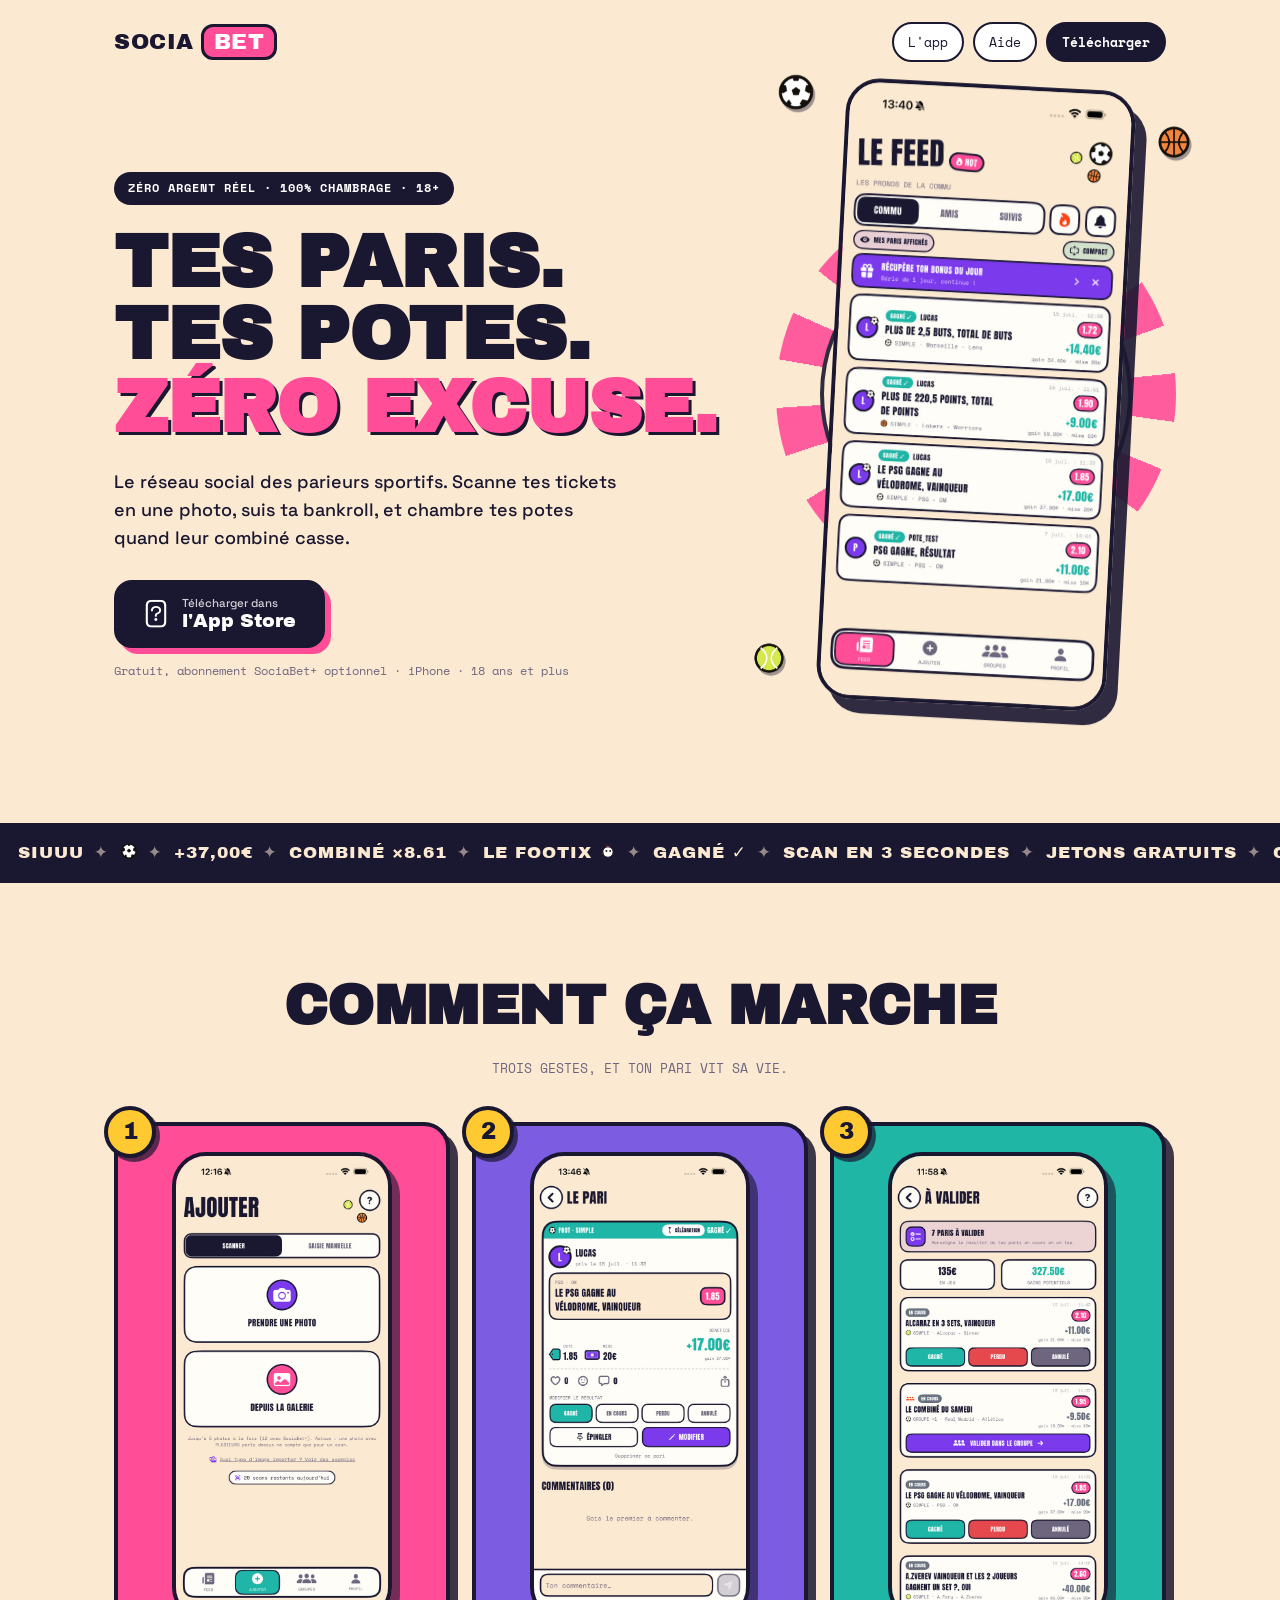
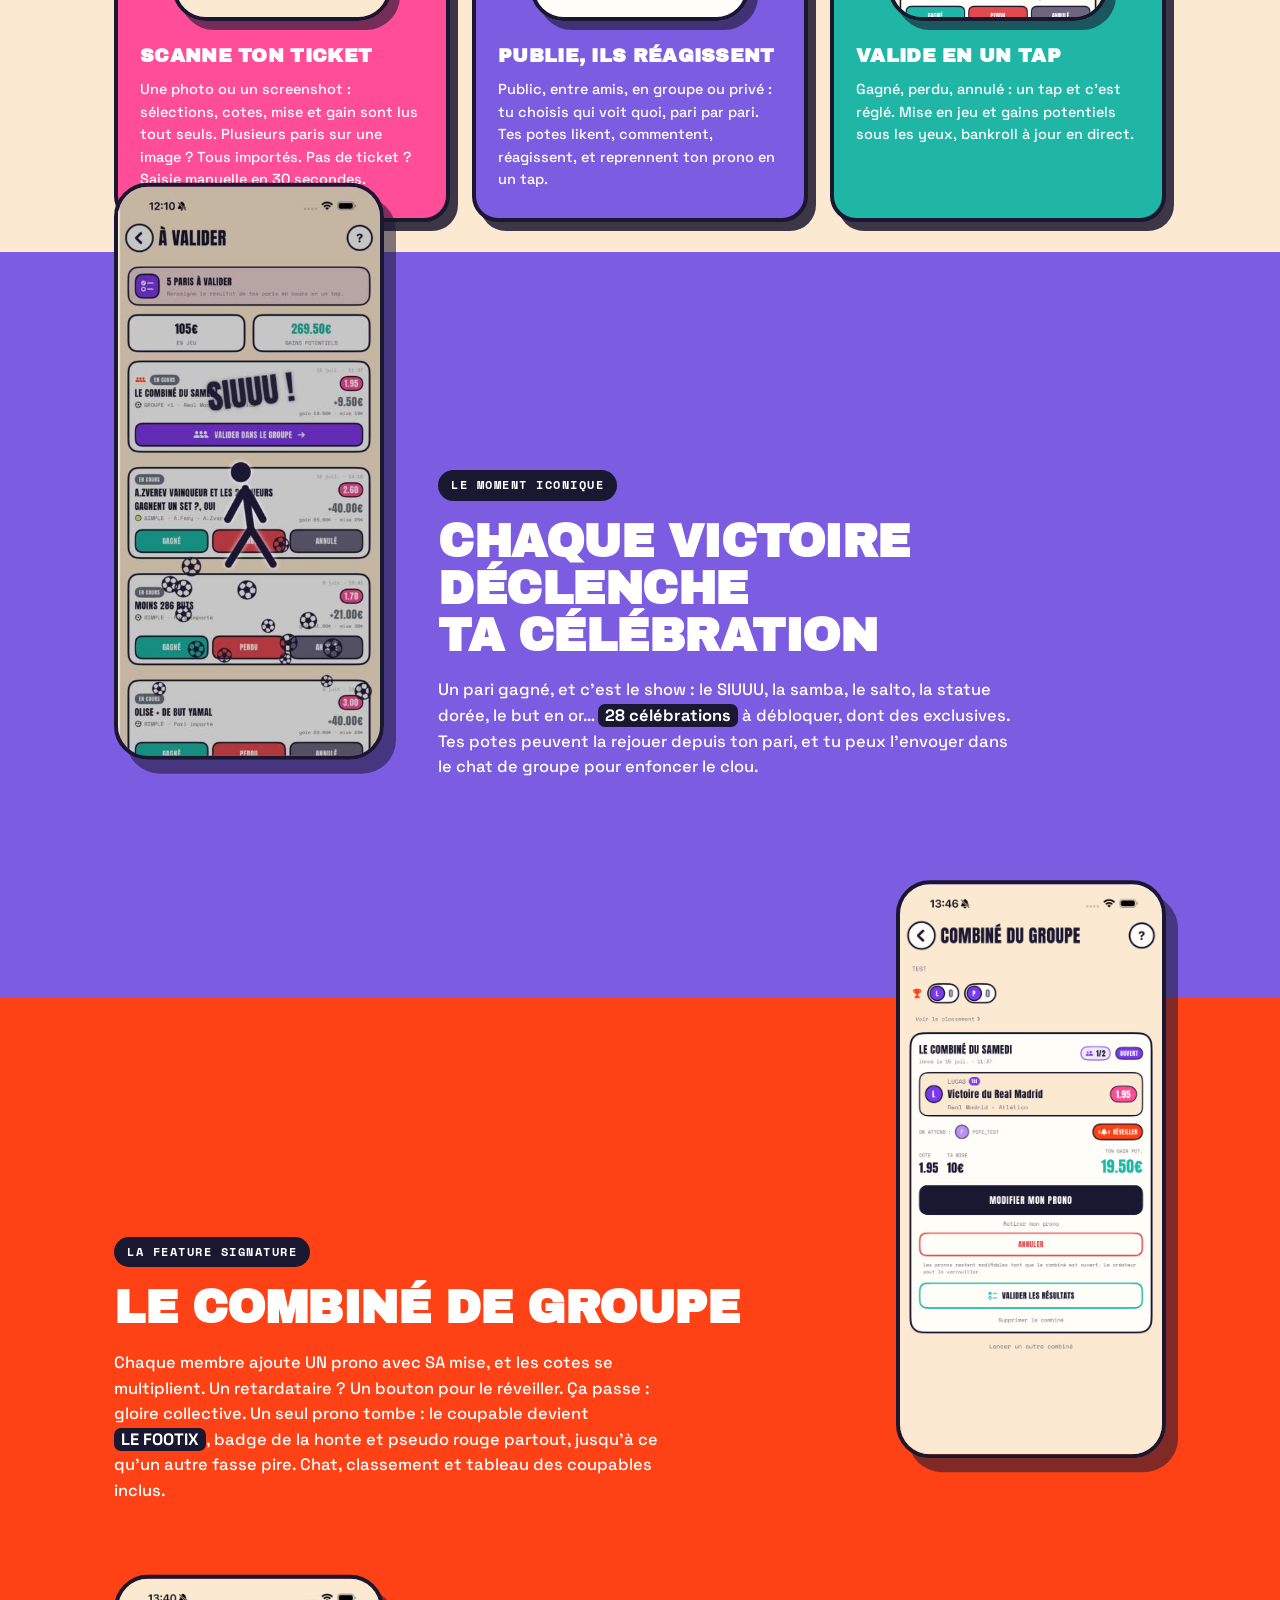
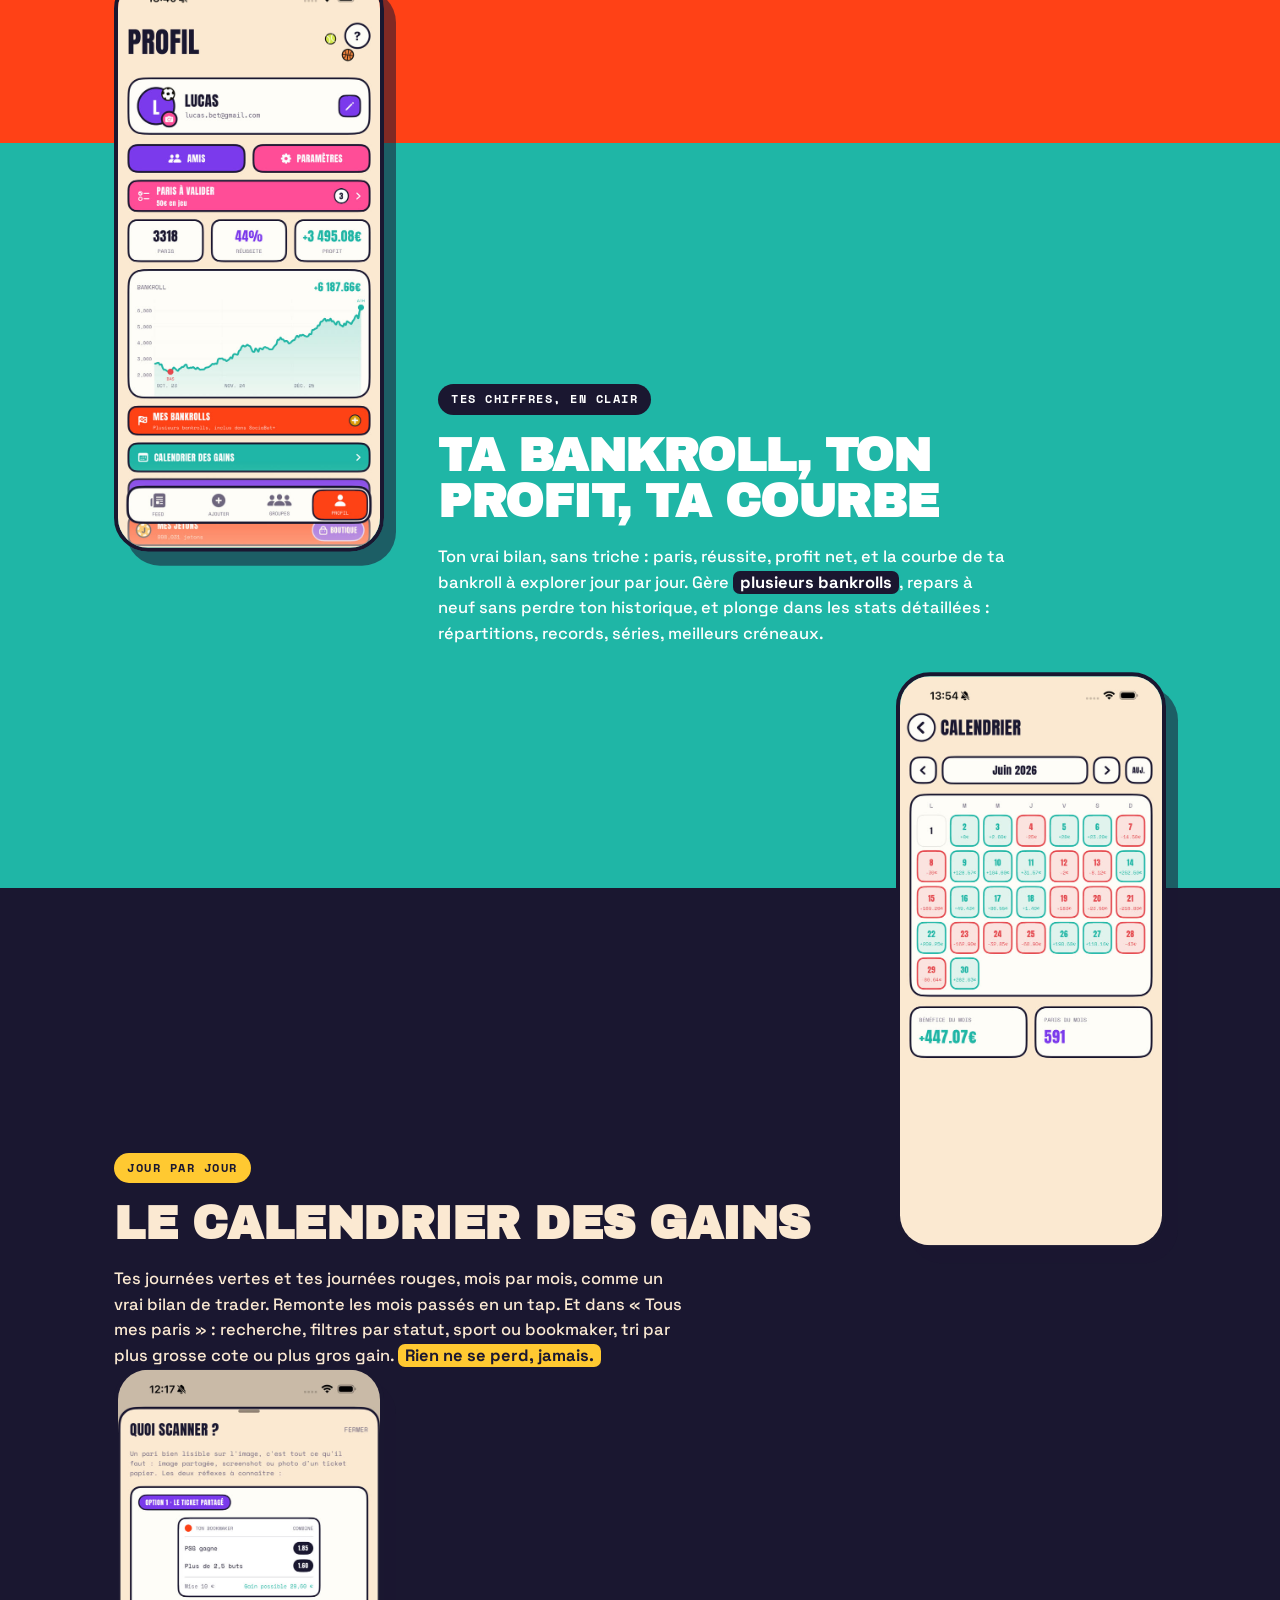
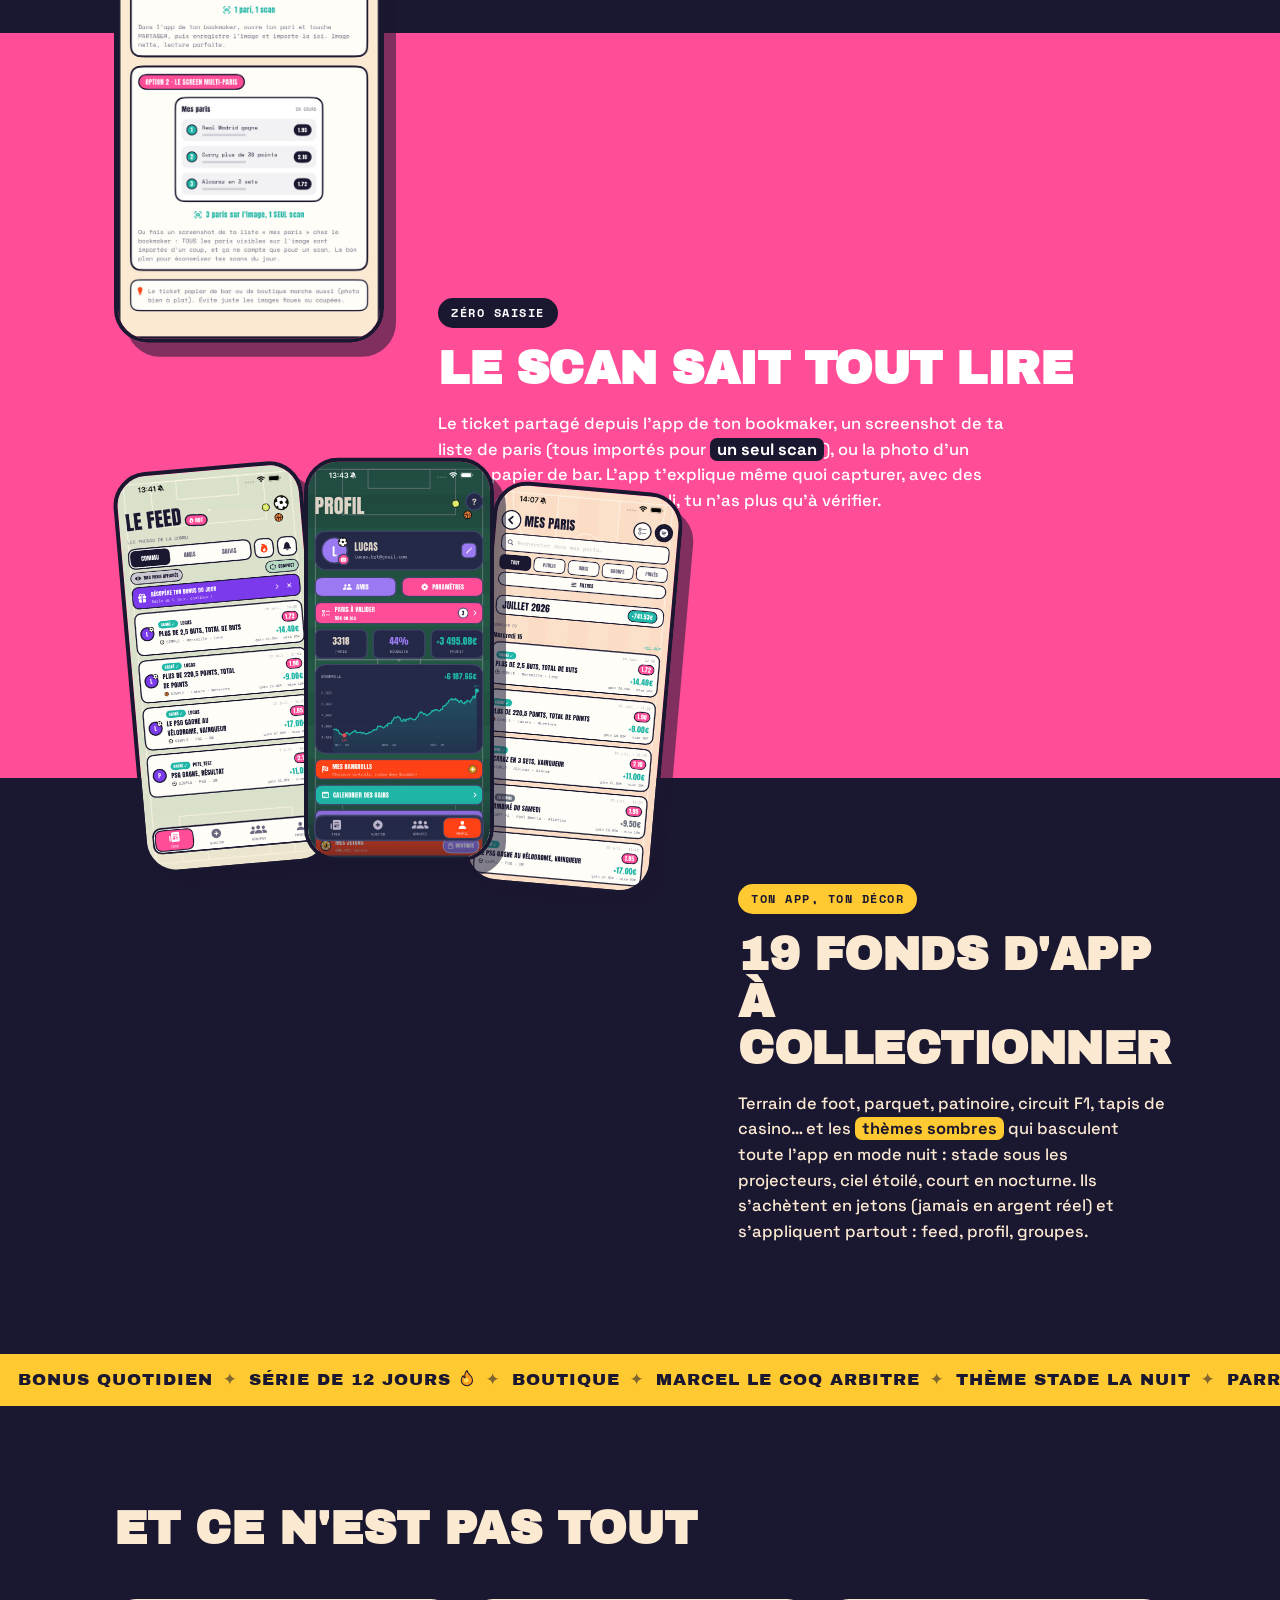
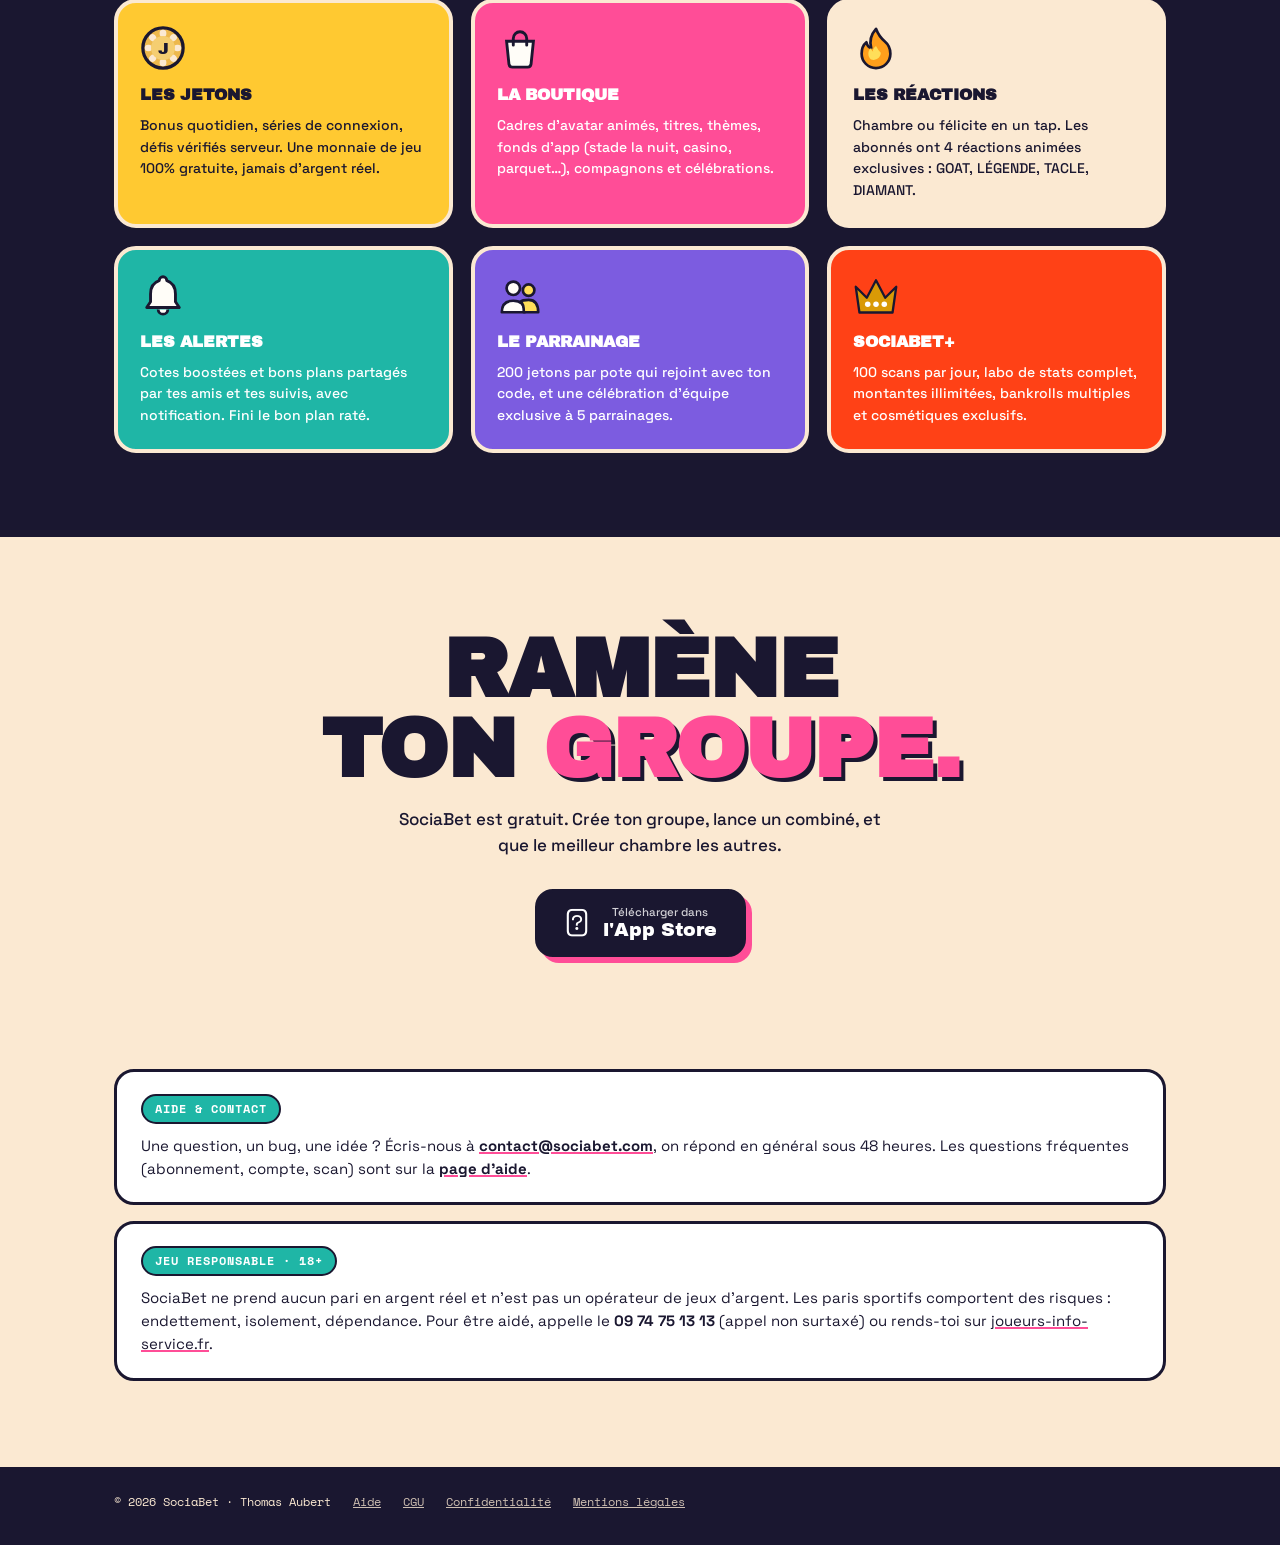
==== index.html @ ffbac3a2 "Icônes maison partout, jeton de casino fidèle, thème nuit au centre, parallax renforcé, bouton remon" ====
<!DOCTYPE html>
<html lang="fr">
<head>
<meta charset="utf-8">
<meta name="viewport" content="width=device-width, initial-scale=1">
<title>SociaBet · Le réseau social des parieurs sportifs</title>
<meta name="description" content="Scanne tes tickets, suis ta bankroll, chambre tes potes. Le réseau social des parieurs sportifs, zéro argent réel. Gratuit sur iPhone.">
<meta name="apple-itunes-app" content="app-id=6777273280">
<meta property="og:title" content="SociaBet · Le réseau social des parieurs sportifs">
<meta property="og:description" content="Scanne tes tickets, suis ta bankroll, chambre tes potes. Zéro argent réel, 100% entre potes.">
<meta property="og:image" content="https://sociabet.com/img/s-feed.jpg">
<meta property="og:url" content="https://sociabet.com/">
<meta property="og:type" content="website">
<link rel="icon" type="image/png" sizes="32x32" href="favicon-32.png">
<link rel="icon" type="image/png" sizes="16x16" href="favicon-16.png">
<link rel="apple-touch-icon" href="apple-touch-icon.png">
<link rel="preconnect" href="https://fonts.googleapis.com">
<link rel="preconnect" href="https://fonts.gstatic.com" crossorigin>
<link href="https://fonts.googleapis.com/css2?family=Archivo+Black&family=Space+Grotesk:wght@400;500;700&family=Space+Mono:wght@400;700&display=swap" rel="stylesheet">
<link rel="stylesheet" href="landing.css">
<script>document.documentElement.classList.add("js")</script>
</head>
<body>

<!-- ============ header + hero ============ -->
<div class="in">
  <header class="top">
    <a class="wordmark" href="index.html">SOCIA<span class="b">BET</span></a>
    <nav>
      <a href="#tuto">L'app</a>
      <a href="aide.html">Aide</a>
      <a class="dl" href="https://apps.apple.com/fr/app/sociabet/id6777273280" target="_blank" rel="noopener">Télécharger</a>
    </nav>
  </header>
</div>

<section class="hero">
  <div class="in">
    <div class="hero-copy">
      <span class="eyebrow">ZÉRO ARGENT RÉEL · 100% CHAMBRAGE · 18+</span>
      <h1><span>Tes paris.</span><span>Tes potes.</span><span class="l3">Zéro excuse.</span></h1>
      <p class="hero-sub">Le réseau social des parieurs sportifs. Scanne tes tickets en une photo, suis ta bankroll, et chambre tes potes quand leur combiné casse.</p>
      <a class="appstore" href="https://apps.apple.com/fr/app/sociabet/id6777273280" target="_blank" rel="noopener">
        <span class="apple">&#63743;</span>
        <span class="appstore-txt"><small>Télécharger dans</small>l'App Store</span>
      </a>
      <p class="hero-note">Gratuit, abonnement SociaBet+ optionnel · iPhone · 18 ans et plus</p>
    </div>
    <div class="hero-stage">
      <div class="burst" aria-hidden="true"></div>
      <img class="ball b1" src="img/ic-foot.png" alt="" aria-hidden="true" width="40" height="40">
      <img class="ball b2" src="img/ic-tennis.png" alt="" aria-hidden="true" width="34" height="34">
      <img class="ball b3" src="img/ic-basket.png" alt="" aria-hidden="true" width="36" height="36">
      <div class="phone"><img src="img/s-feed.jpg" alt="Le feed SociaBet : les pronos de la communauté et de tes amis" width="620" height="1347"></div>
    </div>
  </div>
</section>

<div class="ticker" aria-hidden="true">
  <div class="ticker-track">
    <span>SIUUU</span><span><img class="tic" src="img/ic-foot.png" alt=""></span><span>+37,00€</span><span>COMBINÉ ×8.61</span><span>LE FOOTIX <svg class="tic" viewBox="0 0 48 48" aria-hidden="true"><g stroke="#1A1730" stroke-width="2.6" stroke-linejoin="round"><path d="M17 14 q1-7 6-7 q-1 3 1 4 q2-4 6-3 q-2 3 0 5 q4-1 5 3 l-5 3 Z" fill="#E5484D"/><circle cx="24" cy="27" r="14" fill="#FFFDF8"/><path d="M10.5 27 l-6 2.5 6 3.5 Z" fill="#FF9F1C"/></g><circle cx="20" cy="24" r="2.6" fill="#1A1730"/><circle cx="30" cy="24" r="2.6" fill="#1A1730"/></svg></span><span>GAGNÉ ✓</span><span>SCAN EN 3 SECONDES</span><span>JETONS GRATUITS</span><span>CHAMBRAGE ILLIMITÉ</span>
    <span>SIUUU</span><span>+37,00€</span><span>COMBINÉ ×8.61</span><span>LE FOOTIX <svg class="tic" viewBox="0 0 48 48" aria-hidden="true"><g stroke="#1A1730" stroke-width="2.6" stroke-linejoin="round"><path d="M17 14 q1-7 6-7 q-1 3 1 4 q2-4 6-3 q-2 3 0 5 q4-1 5 3 l-5 3 Z" fill="#E5484D"/><circle cx="24" cy="27" r="14" fill="#FFFDF8"/><path d="M10.5 27 l-6 2.5 6 3.5 Z" fill="#FF9F1C"/></g><circle cx="20" cy="24" r="2.6" fill="#1A1730"/><circle cx="30" cy="24" r="2.6" fill="#1A1730"/></svg></span><span>GAGNÉ ✓</span><span>SCAN EN 3 SECONDES</span><span>JETONS GRATUITS</span><span>CHAMBRAGE ILLIMITÉ</span>
  </div>
</div>

<!-- ============ comment ça marche ============ -->
<section class="how" id="tuto">
  <div class="in">
    <div class="how-head rv">
      <h2>Comment ça marche</h2>
      <p>TROIS GESTES, ET TON PARI VIT SA VIE.</p>
    </div>
    <div class="how-grid">
      <div class="how-card c1 rv">
        <span class="hnum">1</span>
        <div class="phone"><img src="img/s-scanner.jpg" alt="Le scanner de tickets SociaBet" loading="lazy" width="620" height="1347"></div>
        <h3>Scanne ton ticket</h3>
        <p>Une photo ou un screenshot : sélections, cotes, mise et gain sont lus tout seuls. Plusieurs paris sur une image ? Tous importés. Pas de ticket ? Saisie manuelle en 30 secondes.</p>
      </div>
      <div class="how-card c2 rv">
        <span class="hnum">2</span>
        <div class="phone"><img src="img/s-detail.jpg" alt="Le détail d'un pari : likes, commentaires, réactions" loading="lazy" width="620" height="1347"></div>
        <h3>Publie, ils réagissent</h3>
        <p>Public, entre amis, en groupe ou privé : tu choisis qui voit quoi, pari par pari. Tes potes likent, commentent, réagissent, et reprennent ton prono en un tap.</p>
      </div>
      <div class="how-card c3 rv">
        <span class="hnum">3</span>
        <div class="phone"><img src="img/s-valider.jpg" alt="L'écran À valider : résultats en un tap" loading="lazy" width="620" height="1347"></div>
        <h3>Valide en un tap</h3>
        <p>Gagné, perdu, annulé : un tap et c'est réglé. Mise en jeu et gains potentiels sous les yeux, bankroll à jour en direct.</p>
      </div>
    </div>
  </div>
</section>

<!-- ============ célébration ============ -->
<section class="block violet">
  <div class="in">
    <div class="phone rv"><img src="img/s-celebration.jpg" alt="La célébration SIUUU en plein écran" loading="lazy" width="440" height="956"></div>
    <div class="block-copy rv">
      <span class="kicker">LE MOMENT ICONIQUE</span>
      <h2>Chaque victoire déclenche TA célébration</h2>
      <p>Un pari gagné, et c'est le show : le SIUUU, la samba, le salto, la statue dorée, le but en or… <strong>28 célébrations</strong> à débloquer, dont des exclusives. Tes potes peuvent la rejouer depuis ton pari, et tu peux l'envoyer dans le chat de groupe pour enfoncer le clou.</p>
    </div>
  </div>
</section>

<!-- ============ combiné de groupe ============ -->
<section class="block orange rev">
  <div class="in">
    <div class="phone rv"><img src="img/s-combi.jpg" alt="Le combiné de groupe SociaBet" loading="lazy" width="620" height="1347"></div>
    <div class="block-copy rv">
      <span class="kicker">LA FEATURE SIGNATURE</span>
      <h2>Le combiné de groupe</h2>
      <p>Chaque membre ajoute UN prono avec SA mise, et les cotes se multiplient. Un retardataire ? Un bouton pour le réveiller. Ça passe : gloire collective. Un seul prono tombe : le coupable devient <strong>LE FOOTIX</strong>, badge de la honte et pseudo rouge partout, jusqu'à ce qu'un autre fasse pire. Chat, classement et tableau des coupables inclus.</p>
    </div>
  </div>
</section>

<!-- ============ stats ============ -->
<section class="block teal">
  <div class="in">
    <div class="phone rv"><img src="img/s-profil.jpg" alt="Le profil SociaBet : bankroll et stats" loading="lazy" width="620" height="1347"></div>
    <div class="block-copy rv">
      <span class="kicker">TES CHIFFRES, EN CLAIR</span>
      <h2>Ta bankroll, ton profit, ta courbe</h2>
      <p>Ton vrai bilan, sans triche : paris, réussite, profit net, et la courbe de ta bankroll à explorer jour par jour. Gère <strong>plusieurs bankrolls</strong>, repars à neuf sans perdre ton historique, et plonge dans les stats détaillées : répartitions, records, séries, meilleurs créneaux.</p>
    </div>
  </div>
</section>

<!-- ============ calendrier ============ -->
<section class="block inkbg rev">
  <div class="in">
    <div class="phone rv"><img src="img/s-calendrier.jpg" alt="Le calendrier des gains" loading="lazy" width="620" height="1347"></div>
    <div class="block-copy rv">
      <span class="kicker">JOUR PAR JOUR</span>
      <h2>Le calendrier des gains</h2>
      <p>Tes journées vertes et tes journées rouges, mois par mois, comme un vrai bilan de trader. Remonte les mois passés en un tap. Et dans « Tous mes paris » : recherche, filtres par statut, sport ou bookmaker, tri par plus grosse cote ou plus gros gain. <strong>Rien ne se perd, jamais.</strong></p>
    </div>
  </div>
</section>

<!-- ============ scan ============ -->
<section class="block pink">
  <div class="in">
    <div class="phone rv"><img src="img/s-quoi-scanner.jpg" alt="Les types d'images acceptées par le scan" loading="lazy" width="620" height="1347"></div>
    <div class="block-copy rv">
      <span class="kicker">ZÉRO SAISIE</span>
      <h2>Le scan sait tout lire</h2>
      <p>Le ticket partagé depuis l'app de ton bookmaker, un screenshot de ta liste de paris (tous importés pour <strong>un seul scan</strong>), ou la photo d'un ticket papier de bar. L'app t'explique même quoi capturer, avec des exemples. Tout est pré-rempli, tu n'as plus qu'à vérifier.</p>
    </div>
  </div>
</section>

<!-- ============ thèmes ============ -->
<section class="block inkbg themes-block">
  <div class="in">
    <div class="duo rv">
      <div class="phone tilt-l"><img src="img/s-theme-foot.jpg" alt="Le feed avec le fond terrain de foot" loading="lazy" width="620" height="1347"></div>
      <div class="phone tilt-c"><img src="img/s-theme-nuit.jpg" alt="Le profil avec le thème stade de nuit" loading="lazy" width="620" height="1347"></div>
      <div class="phone tilt-r"><img src="img/s-theme-basket.jpg" alt="La liste des paris avec le fond parquet basket" loading="lazy" width="620" height="1347"></div>
    </div>
    <div class="block-copy rv">
      <span class="kicker">TON APP, TON DÉCOR</span>
      <h2>19 fonds d'app à collectionner</h2>
      <p>Terrain de foot, parquet, patinoire, circuit F1, tapis de casino… et les <strong>thèmes sombres</strong> qui basculent toute l'app en mode nuit : stade sous les projecteurs, ciel étoilé, court en nocturne. Ils s'achètent en jetons (jamais en argent réel) et s'appliquent partout : feed, profil, groupes.</p>
    </div>
  </div>
</section>

<div class="ticker gold" aria-hidden="true">
  <div class="ticker-track">
    <span>BONUS QUOTIDIEN</span><span>SÉRIE DE 12 JOURS <svg class="tic" viewBox="0 0 48 48" aria-hidden="true"><path d="M24 4 q3 8 9 13 q6 5 6 13 a15 15 0 0 1 -30 0 q0-8 5-12 q1 5 5 6 q-3-11 5-20 Z" fill="#FF9F1C" stroke="#1A1730" stroke-width="2.8" stroke-linejoin="round"/><path d="M24 22 q2 4 5 7 a7.5 7.5 0 0 1 -10 7 q-3-2-3-6 q0-4 3-6 q0 3 2 4 q-1-3 3-6 Z" fill="#FFDE59"/></svg></span><span>BOUTIQUE</span><span>MARCEL LE COQ ARBITRE</span><span>THÈME STADE LA NUIT</span><span>PARRAINAGE +200</span><span>CADRES ANIMÉS</span>
    <span>BONUS QUOTIDIEN</span><span>SÉRIE DE 12 JOURS <svg class="tic" viewBox="0 0 48 48" aria-hidden="true"><path d="M24 4 q3 8 9 13 q6 5 6 13 a15 15 0 0 1 -30 0 q0-8 5-12 q1 5 5 6 q-3-11 5-20 Z" fill="#FF9F1C" stroke="#1A1730" stroke-width="2.8" stroke-linejoin="round"/><path d="M24 22 q2 4 5 7 a7.5 7.5 0 0 1 -10 7 q-3-2-3-6 q0-4 3-6 q0 3 2 4 q-1-3 3-6 Z" fill="#FFDE59"/></svg></span><span>BOUTIQUE</span><span>MARCEL LE COQ ARBITRE</span><span>THÈME STADE LA NUIT</span><span>PARRAINAGE +200</span><span>CADRES ANIMÉS</span>
  </div>
</div>

<!-- ============ features ============ -->
<section class="more">
  <div class="in">
    <h2 class="rv">Et ce n'est pas tout</h2>
    <div class="mosaic">
      <div class="tile t1 rv"><div class="emo"><svg class="svgic" viewBox="0 0 48 48" aria-hidden="true"><circle cx="24" cy="24" r="21" fill="#EDB84C" stroke="#1A1730" stroke-width="3.4"/><g fill="#FBE9D2"><rect x="20.5" y="5" width="7" height="7.5" rx="3.4"/><rect x="20.5" y="35.5" width="7" height="7.5" rx="3.4"/><rect x="5" y="20.5" width="7.5" height="7" rx="3.4"/><rect x="35.5" y="20.5" width="7.5" height="7" rx="3.4"/><rect x="20.5" y="5" width="7" height="7.5" rx="3.4" transform="rotate(45 24 24)"/><rect x="20.5" y="35.5" width="7" height="7.5" rx="3.4" transform="rotate(45 24 24)"/><rect x="5" y="20.5" width="7.5" height="7" rx="3.4" transform="rotate(45 24 24)"/><rect x="35.5" y="20.5" width="7.5" height="7" rx="3.4" transform="rotate(45 24 24)"/></g><circle cx="24" cy="24" r="12.5" fill="#F5CE71"/><text x="24" y="30.5" text-anchor="middle" font-family="Archivo Black, sans-serif" font-size="17" fill="#1A1730">J</text></svg></div><h3>Les jetons</h3><p>Bonus quotidien, séries de connexion, défis vérifiés serveur. Une monnaie de jeu 100% gratuite, jamais d'argent réel.</p></div>
      <div class="tile t2 rv"><div class="emo"><svg class="svgic" viewBox="0 0 48 48" aria-hidden="true"><path d="M10 17 h28 l-2.5 24 a3.5 3.5 0 0 1 -3.5 3 h-16 a3.5 3.5 0 0 1 -3.5 -3 Z" fill="#FFFDF8" stroke="#1A1730" stroke-width="3"/><path d="M17 21 v-7 a7 7 0 0 1 14 0 v7" fill="none" stroke="#1A1730" stroke-width="3" stroke-linecap="round"/></svg></div><h3>La boutique</h3><p>Cadres d'avatar animés, titres, thèmes, fonds d'app (stade la nuit, casino, parquet…), compagnons et célébrations.</p></div>
      <div class="tile t3 rv"><div class="emo"><svg class="svgic" viewBox="0 0 48 48" aria-hidden="true"><path d="M24 4 q3 8 9 13 q6 5 6 13 a15 15 0 0 1 -30 0 q0-8 5-12 q1 5 5 6 q-3-11 5-20 Z" fill="#FF9F1C" stroke="#1A1730" stroke-width="2.8" stroke-linejoin="round"/><path d="M24 22 q2 4 5 7 a7.5 7.5 0 0 1 -10 7 q-3-2-3-6 q0-4 3-6 q0 3 2 4 q-1-3 3-6 Z" fill="#FFDE59"/></svg></div><h3>Les réactions</h3><p>Chambre ou félicite en un tap. Les abonnés ont 4 réactions animées exclusives : GOAT, LÉGENDE, TACLE, DIAMANT.</p></div>
      <div class="tile t4 rv"><div class="emo"><svg class="svgic" viewBox="0 0 48 48" aria-hidden="true"><path d="M24 5 a4 4 0 0 1 4 4 q9 3 9 14 v8 l4 6 h-34 l4 -6 v-8 q0-11 9-14 a4 4 0 0 1 4 -4 Z" fill="#FFFDF8" stroke="#1A1730" stroke-width="3" stroke-linejoin="round"/><path d="M19 39 a5 5 0 0 0 10 0" fill="#FFFDF8" stroke="#1A1730" stroke-width="3"/></svg></div><h3>Les alertes</h3><p>Cotes boostées et bons plans partagés par tes amis et tes suivis, avec notification. Fini le bon plan raté.</p></div>
      <div class="tile t5 rv"><div class="emo"><svg class="svgic" viewBox="0 0 48 48" aria-hidden="true"><g stroke="#1A1730" stroke-width="2.8"><circle cx="17" cy="17" r="7" fill="#FFFDF8"/><circle cx="33" cy="19" r="6" fill="#FFDE59"/><path d="M5 42 q0-12 12-12 q12 0 12 12 Z" fill="#FFFDF8" stroke-linejoin="round"/><path d="M28 42 q0-9 -3.5-11 q2-2 8.5-2 q10 0 10 13 Z" fill="#FFDE59" stroke-linejoin="round"/></g></svg></div><h3>Le parrainage</h3><p>200 jetons par pote qui rejoint avec ton code, et une célébration d'équipe exclusive à 5 parrainages.</p></div>
      <div class="tile t6 rv"><div class="emo"><svg class="svgic" viewBox="0 0 100 88" aria-hidden="true"><polygon points="6,26 30,50 50,12 70,50 94,26 86,82 14,82" fill="#D99A06" stroke="#1A1730" stroke-width="5" stroke-linejoin="round"/><circle cx="32" cy="64" r="6" fill="#fff"/><circle cx="50" cy="64" r="6" fill="#fff"/><circle cx="68" cy="64" r="6" fill="#fff"/></svg></div><h3>SociaBet+</h3><p>100 scans par jour, labo de stats complet, montantes illimitées, bankrolls multiples et cosmétiques exclusifs.</p></div>
    </div>
  </div>
</section>

<!-- ============ CTA final ============ -->
<section class="last">
  <div class="in rv">
    <h2>Ramène<br>ton <span class="accent">groupe.</span></h2>
    <p>SociaBet est gratuit. Crée ton groupe, lance un combiné, et que le meilleur chambre les autres.</p>
    <a class="appstore" href="https://apps.apple.com/fr/app/sociabet/id6777273280" target="_blank" rel="noopener">
      <span class="apple">&#63743;</span>
      <span class="appstore-txt"><small>Télécharger dans</small>l'App Store</span>
    </a>
  </div>
</section>

<!-- ============ aide + jeu responsable ============ -->
<section class="quiet">
  <div class="in">
    <div class="card" id="support">
      <span class="tag">Aide &amp; contact</span>
      <p>Une question, un bug, une idée ? Écris-nous à <a href="mailto:contact@sociabet.com"><strong>contact@sociabet.com</strong></a>, on répond en général sous 48&nbsp;heures. Les questions fréquentes (abonnement, compte, scan) sont sur la <a href="aide.html"><strong>page d'aide</strong></a>.</p>
    </div>
    <div class="card">
      <span class="tag">Jeu responsable · 18+</span>
      <p>SociaBet ne prend aucun pari en argent réel et n'est pas un opérateur de jeux d'argent. Les paris sportifs comportent des risques : endettement, isolement, dépendance. Pour être aidé, appelle le <strong>09&nbsp;74&nbsp;75&nbsp;13&nbsp;13</strong> (appel non surtaxé) ou rends-toi sur <a href="https://www.joueurs-info-service.fr" rel="noopener">joueurs-info-service.fr</a>.</p>
    </div>
  </div>
</section>

<footer>
  <div class="in">
    <span>© 2026 SociaBet · Thomas Aubert</span>
    <a href="aide.html">Aide</a>
    <a href="cgu.html">CGU</a>
    <a href="confidentialite.html">Confidentialité</a>
    <a href="mentions-legales.html">Mentions légales</a>
  </div>
</footer>

<button class="totop" aria-label="Remonter en haut" onclick="scrollTo({top:0,behavior:'smooth'})">↑</button>

<script>
  const io = "IntersectionObserver" in window
    ? new IntersectionObserver((es) => es.forEach((e) => {
        e.target.classList.toggle("vis", e.isIntersecting);
      }), { threshold: 0.12, rootMargin: "8% 0px 8% 0px" })
    : null;
  document.querySelectorAll(".rv").forEach((el) => io ? io.observe(el) : el.classList.add("vis"));

  // Parallax discret : les téléphones dérivent lentement par rapport au scroll.
  const pars = [...document.querySelectorAll(".block .phone, .duo .phone, .hero-stage")];
  let tick = false;
  function parallax() {
    if (tick) return; tick = true;
    requestAnimationFrame(() => {
      const vh = innerHeight;
      pars.forEach((el) => {
        const r = el.getBoundingClientRect();
        const c = (r.top + r.height / 2 - vh / 2) / vh;
        el.style.translate = "0 " + (c * -64).toFixed(1) + "px";
      });
      tick = false;
    });
  }
  if (matchMedia("(prefers-reduced-motion: no-preference)").matches && innerWidth > 760) {
    addEventListener("scroll", parallax, { passive: true });
    parallax();
  }

  // Bouton « remonter » : visible après un écran de scroll.
  const totop = document.querySelector(".totop");
  addEventListener("scroll", () => {
    totop.classList.toggle("show", scrollY > innerHeight * 0.9);
  }, { passive: true });
</script>

</body>
</html>
---- landing.css ----
/* SOCIABET landing « affiche de jour de match » : blocs de couleur pleine largeur,
   display massif (Archivo Black), tickers de stade, téléphones inclinés à ombre dure.
   Feuille dédiée à index.html ; les pages légales/aide gardent styles.css. */

:root {
  --ink: #1A1730;
  --ink-soft: #6E667E;
  --paper: #FBE9D2;
  --pink: #FF4D97;
  --violet: #7C5CE0;
  --teal: #1FB6A6;
  --orange: #FF4116;
  --gold: #FFC931;
  --display: "Archivo Black", system-ui, sans-serif;
  --body: "Space Grotesk", system-ui, sans-serif;
  --mono: "Space Mono", ui-monospace, monospace;
}

* { margin: 0; padding: 0; box-sizing: border-box; }
html { scroll-behavior: smooth; }
html, body { overflow-x: clip; }
body { background: var(--paper); color: var(--ink); font-family: var(--body); line-height: 1.55; }
img { max-width: 100%; height: auto; display: block; }
a { color: inherit; }
:focus-visible { outline: 3px solid var(--pink); outline-offset: 3px; border-radius: 4px; }

.in { max-width: 1100px; margin: 0 auto; padding: 0 24px; }

/* ============ header ============ */
.top {
  display: flex; align-items: center; justify-content: space-between;
  gap: 12px; padding: 22px 0 10px; flex-wrap: wrap;
}
.wordmark {
  display: inline-flex; align-items: center; gap: 7px;
  font-family: var(--display); font-size: 22px; letter-spacing: 0.5px;
  text-decoration: none; line-height: 1;
}
.wordmark .b { background: var(--pink); color: #fff; border: 3px solid var(--ink); border-radius: 12px; padding: 4px 10px; }
.top nav { display: flex; gap: 9px; align-items: center; }
.top nav a {
  font-family: var(--mono); font-size: 13px; text-decoration: none;
  padding: 8px 14px; border: 2.5px solid var(--ink); border-radius: 999px; background: #fff;
  transition: transform 0.12s ease, box-shadow 0.12s ease;
}
.top nav a:hover { transform: translate(-1px, -2px); box-shadow: 3px 4px 0 var(--ink); }
.top nav a.dl { background: var(--ink); color: #fff; font-weight: 700; }

/* ============ hero ============ */
.hero { position: relative; padding: 44px 0 86px; }
.hero .in { display: flex; align-items: center; gap: 40px; flex-wrap: wrap; }
.hero-copy { flex: 1 1 340px; min-width: 0; position: relative; z-index: 2; }
.eyebrow {
  display: inline-block; font-family: var(--mono); font-size: 12px; font-weight: 700;
  letter-spacing: 1px; color: #fff; background: var(--ink);
  padding: 7px 14px; border-radius: 999px; margin-bottom: 22px;
}
.hero h1 {
  font-family: var(--display); text-transform: uppercase;
  font-size: clamp(42px, 7.2vw, 74px); line-height: 0.98; letter-spacing: -0.5px;
}
.hero h1 span { display: block; }
.hero h1 .l3 {
  color: var(--pink);
  text-shadow: 3px 3px 0 var(--ink);
}
.hero-sub { font-size: 18px; font-weight: 500; max-width: 42ch; margin: 24px 0 28px; }
.hero-note { font-family: var(--mono); font-size: 12px; color: var(--ink-soft); margin-top: 14px; }

.appstore {
  display: inline-flex; align-items: center; gap: 13px;
  background: var(--ink); color: #fff; text-decoration: none;
  padding: 14px 26px; border-radius: 18px; border: 3px solid var(--ink);
  box-shadow: 6px 6px 0 var(--pink);
  transition: transform 0.12s ease, box-shadow 0.12s ease;
}
.appstore:hover { transform: translate(2px, 2px); box-shadow: 2px 2px 0 var(--pink); }
.appstore .apple { font-size: 30px; line-height: 1; }
.appstore-txt { display: flex; flex-direction: column; line-height: 1.12; font-family: var(--display); font-size: 19px; }
.appstore-txt small { font-family: var(--body); font-weight: 500; font-size: 11.5px; opacity: 0.8; }
.appstore.on-color { box-shadow: 6px 6px 0 var(--ink); background: #fff; color: var(--ink); border-color: var(--ink); }
.appstore.on-color:hover { box-shadow: 2px 2px 0 var(--ink); }

/* téléphone du hero sur son éclat rose */
.hero-stage { flex: 0 0 380px; position: relative; display: flex; justify-content: center; margin: 0 auto; }
.burst {
  position: absolute; inset: -30px; margin: auto; width: 400px; height: 400px;
  background:
    repeating-conic-gradient(from 0deg, var(--pink) 0deg 14deg, transparent 14deg 28deg);
  border-radius: 50%; opacity: 0.9; z-index: 0;
  animation: spin 46s linear infinite;
}
.burst::after {
  content: ""; position: absolute; inset: 44px; background: var(--paper);
  border: 4px solid var(--ink); border-radius: 50%;
}
.phone { position: relative; z-index: 1; width: 290px; transform: rotate(3deg); transition: transform 0.35s cubic-bezier(0.34, 1.56, 0.64, 1); }
.phone img { border: 4px solid var(--ink); border-radius: 34px; box-shadow: 12px 14px 0 rgba(26, 23, 48, 0.9); }
.phone:hover { transform: rotate(0deg) translateY(-8px); }
.ball { position: absolute; font-size: 34px; z-index: 2; filter: drop-shadow(2px 3px 0 rgba(26, 23, 48, 0.4)); }
.ball.b1 { top: -12px; left: -10px; animation: float 5.2s ease-in-out infinite; }
.ball.b2 { bottom: 30px; left: -34px; font-size: 27px; animation: float 6.4s ease-in-out infinite reverse; }
.ball.b3 { top: 40px; right: -26px; font-size: 30px; animation: float 4.6s ease-in-out 0.8s infinite; }

@keyframes float { 0%, 100% { transform: translateY(0) rotate(-6deg); } 50% { transform: translateY(-16px) rotate(8deg); } }
@keyframes spin { to { transform: rotate(360deg); } }

/* ============ ticker de stade ============ */
.ticker {
  background: var(--ink); color: var(--paper);
  border-top: 4px solid var(--ink); border-bottom: 4px solid var(--ink);
  overflow: hidden; padding: 13px 0; position: relative; z-index: 3;
}
.ticker.gold { background: var(--gold); color: var(--ink); }
.ticker-track { display: flex; width: max-content; animation: slide 28s linear infinite; }
.ticker span {
  font-family: var(--display); text-transform: uppercase; font-size: 17px;
  letter-spacing: 1px; white-space: nowrap; padding: 0 18px; position: relative;
}
.ticker span::after { content: "✦"; position: absolute; right: -7px; opacity: 0.55; }
@keyframes slide { to { transform: translateX(-50%); } }

/* ============ sections affiche ============ */
.block { padding: 84px 0; position: relative; }
.block.violet { background: var(--violet); color: #fff; }
.block.orange { background: var(--orange); color: #fff; }
.block.teal { background: var(--teal); color: #fff; }
.block.pink { background: var(--pink); color: #fff; }
.block.inkbg { background: var(--ink); color: var(--paper); }

.block .in { display: flex; align-items: center; gap: 54px; flex-wrap: wrap; }
.block.rev .in { flex-direction: row-reverse; }
.block-copy { flex: 1 1 320px; min-width: 0; }
.kicker {
  display: inline-block; font-family: var(--mono); font-size: 12px; font-weight: 700;
  letter-spacing: 1.5px; background: var(--ink); color: #fff;
  padding: 6px 13px; border-radius: 999px; margin-bottom: 18px;
}
.block.inkbg .kicker { background: var(--gold); color: var(--ink); }
.block h2 {
  font-family: var(--display); text-transform: uppercase;
  font-size: clamp(30px, 5vw, 46px); line-height: 1.02; letter-spacing: -0.5px;
  margin-bottom: 18px; text-wrap: balance;
}
.block p { font-size: 16.5px; font-weight: 500; max-width: 52ch; }
.block p strong { background: var(--ink); color: #fff; padding: 1px 7px; border-radius: 7px; white-space: nowrap; }
.block.inkbg p strong { background: var(--gold); color: var(--ink); }

.block .phone { width: min(270px, 74vw); margin: 0 auto; flex: 0 0 auto; }
.block .phone img { box-shadow: 12px 14px 0 rgba(26, 23, 48, 0.55); }
.block.rev .phone { transform: rotate(-3deg); }
.block.rev .phone:hover { transform: rotate(0deg) translateY(-8px); }

/* ============ comment ça marche ============ */
.how { padding: 80px 0 30px; }
.how-head { text-align: center; margin-bottom: 44px; }
.how-head h2 { font-family: var(--display); text-transform: uppercase; font-size: clamp(34px, 6vw, 56px); letter-spacing: -0.5px; }
.how-head p { font-family: var(--mono); font-size: 13px; color: var(--ink-soft); margin-top: 8px; }
.how-grid { display: grid; grid-template-columns: repeat(auto-fit, minmax(260px, 1fr)); gap: 22px; }
.how-card {
  border: 4px solid var(--ink); border-radius: 26px; padding: 26px 22px 28px;
  color: #fff; position: relative;
  box-shadow: 8px 9px 0 rgba(26, 23, 48, 0.85);
}
.how-card.c1 { background: var(--pink); transform: rotate(-0.7deg); }
.how-card.c2 { background: var(--violet); transform: rotate(0.6deg); }
.how-card.c3 { background: var(--teal); transform: rotate(-0.5deg); }
.how-card .phone { width: min(220px, 62vw); margin: 0 auto 20px; transform: rotate(0deg); }
.how-card .phone img { box-shadow: 8px 9px 0 rgba(26, 23, 48, 0.6); }
.hnum {
  position: absolute; top: -20px; left: -14px;
  width: 52px; height: 52px; border-radius: 999px;
  background: var(--gold); color: var(--ink); border: 4px solid var(--ink);
  display: flex; align-items: center; justify-content: center;
  font-family: var(--display); font-size: 23px;
  box-shadow: 4px 4px 0 rgba(26, 23, 48, 0.7);
}
.how-card h3 { font-family: var(--display); text-transform: uppercase; font-size: 19px; margin-bottom: 8px; letter-spacing: 0.3px; }
.how-card p { font-size: 14.5px; font-weight: 500; }

/* ============ mosaïque features ============ */
.more { padding: 84px 0; background: var(--ink); color: var(--paper); }
.more h2 { font-family: var(--display); text-transform: uppercase; font-size: clamp(30px, 5vw, 46px); margin-bottom: 34px; }
.mosaic { display: grid; grid-template-columns: repeat(auto-fit, minmax(250px, 1fr)); gap: 18px; }
.tile {
  border: 4px solid var(--paper); border-radius: 22px; padding: 22px;
  color: var(--ink); transition: transform 0.16s ease, box-shadow 0.16s ease;
}
.tile:hover { transform: translate(-2px, -4px); box-shadow: 6px 8px 0 rgba(251, 233, 210, 0.35); }
.tile .emo { font-size: 30px; margin-bottom: 12px; }
.tile h3 { font-family: var(--display); text-transform: uppercase; font-size: 16px; margin-bottom: 7px; }
.tile p { font-size: 14px; font-weight: 500; }
.tile.t1 { background: var(--gold); }
.tile.t2 { background: var(--pink); color: #fff; }
.tile.t3 { background: var(--paper); }
.tile.t4 { background: var(--teal); color: #fff; }
.tile.t5 { background: var(--violet); color: #fff; }
.tile.t6 { background: var(--orange); color: #fff; }

/* ============ CTA final ============ */
.last { padding: 92px 0; text-align: center; background: var(--paper); position: relative; }
.last h2 {
  font-family: var(--display); text-transform: uppercase;
  font-size: clamp(42px, 8vw, 84px); line-height: 0.96; letter-spacing: -1px;
  margin-bottom: 16px;
}
.last h2 .accent { color: var(--pink); text-shadow: 4px 4px 0 var(--ink); }
.last p { font-size: 17px; font-weight: 500; max-width: 46ch; margin: 0 auto 30px; }

/* ============ aide + légal ============ */
.quiet { padding: 20px 0 70px; }
.quiet .card {
  border: 3px solid var(--ink); border-radius: 20px; background: #fff;
  padding: 22px 24px; margin-bottom: 16px; font-size: 15px;
}
.quiet .card .tag {
  display: inline-block; font-family: var(--mono); font-size: 11.5px; font-weight: 700;
  letter-spacing: 1px; text-transform: uppercase; color: #fff; background: var(--teal);
  border: 2px solid var(--ink); padding: 4px 12px; border-radius: 999px; margin-bottom: 10px;
}
.quiet .card a { text-decoration-color: var(--pink); text-decoration-thickness: 2px; }

footer {
  background: var(--ink); color: var(--paper); padding: 26px 0 34px;
  font-family: var(--mono); font-size: 12px;
}
footer .in { display: flex; flex-wrap: wrap; gap: 8px 22px; }
footer a { color: var(--paper); opacity: 0.8; }
footer a:hover { opacity: 1; }

/* ============ reveals au scroll ============ */
html.js .rv { opacity: 0; transform: translateY(30px); }
html.js .rv.vis { opacity: 1; transform: none; transition: opacity 0.7s ease, transform 0.7s cubic-bezier(0.22, 1, 0.36, 1); }
html.js .hero-copy > * { opacity: 0; transform: translateY(24px); animation: rise 0.7s cubic-bezier(0.22, 1, 0.36, 1) forwards; }
html.js .hero-copy > *:nth-child(2) { animation-delay: 0.08s; }
html.js .hero-copy > *:nth-child(3) { animation-delay: 0.18s; }
html.js .hero-copy > *:nth-child(4) { animation-delay: 0.28s; }
html.js .hero-copy > *:nth-child(5) { animation-delay: 0.36s; }
html.js .hero-stage { opacity: 0; transform: scale(0.92) rotate(6deg); animation: pop 0.8s cubic-bezier(0.34, 1.56, 0.64, 1) 0.25s forwards; }
@keyframes rise { to { opacity: 1; transform: none; } }
@keyframes pop { to { opacity: 1; transform: none; } }

@media (prefers-reduced-motion: reduce) {
  html.js .rv, html.js .hero-copy > *, html.js .hero-stage { opacity: 1; transform: none; animation: none; transition: none; }
  .ticker-track, .burst, .ball { animation: none; }
  html { scroll-behavior: auto; }
}

/* ============ responsive ============ */
@media (max-width: 760px) {
  .hero { padding: 26px 0 64px; }
  .hero-stage { flex-basis: 100%; }
  .burst { width: 330px; height: 330px; inset: -10px; }
  .block { padding: 62px 0; }
  .block .in, .block.rev .in { flex-direction: column; }
  .how-card { transform: none !important; }
}

/* ---- section thèmes : deux téléphones ---- */
.duo { display: flex; gap: 0; flex: 0 0 auto; margin: 0 auto; }
.duo .phone { width: min(225px, 56vw); }
.duo .tilt-l { transform: rotate(-5deg) translateX(14px); z-index: 1; }
.duo .tilt-r { transform: rotate(5deg) translateX(-14px) translateY(22px); }
.duo .phone:hover { transform: rotate(0deg) translateY(-6px); z-index: 2; }

/* ---- responsive mobile affiné ---- */
@media (max-width: 760px) {
  .in { padding: 0 18px; }
  .hero h1 { font-size: clamp(40px, 12vw, 54px); }
  .hero-sub { font-size: 16px; }
  .block { padding: 54px 0; }
  .block h2 { font-size: clamp(27px, 7.4vw, 34px); }
  .block p { font-size: 15px; }
  .block .phone { width: min(240px, 70vw); }
  .ticker span { font-size: 14px; padding: 0 14px; }
  .ticker { padding: 10px 0; }
  .how { padding: 56px 0 20px; }
  .how-card { padding: 22px 18px 24px; }
  .more { padding: 60px 0; }
  .tile { padding: 18px; }
  .last { padding: 64px 0; }
  .duo .phone { width: min(170px, 42vw); }
  .quiet .card { padding: 18px; font-size: 14px; }
}

/* trio de thèmes */
.duo .tilt-c { transform: rotate(0deg) translateY(-10px); z-index: 2; }
@media (min-width: 761px) { .duo .phone { width: min(190px, 30vw); } }

/* la pièce à J de l'app */
.jcoin-old {
  display: inline-flex; align-items: center; justify-content: center;
  width: 44px; height: 44px; border-radius: 999px;
  background: radial-gradient(circle at 34% 30%, #FFE28A, var(--gold) 58%, #E5A50A);
  border: 3px solid var(--ink);
  font-family: var(--display); font-size: 22px; color: var(--ink);
  box-shadow: inset -2px -3px 0 rgba(26, 23, 48, 0.22), 2px 3px 0 rgba(26, 23, 48, 0.35);
}

/* icônes maison */
.svgic { width: 46px; height: 46px; display: block; }
.tic { width: 1.05em; height: 1.05em; vertical-align: -0.14em; display: inline-block; }
.ball { width: 40px; height: 40px; }
.ball.b2 { width: 34px; height: 34px; }
.ball.b3 { width: 36px; height: 36px; }

/* bouton remonter */
.totop {
  position: fixed; right: 16px; bottom: 18px; z-index: 50;
  width: 52px; height: 52px; border-radius: 999px;
  background: var(--ink); color: var(--paper);
  border: 3px solid var(--paper); outline: 3px solid var(--ink);
  font-family: var(--display); font-size: 22px; cursor: pointer;
  opacity: 0; pointer-events: none; transform: translateY(14px);
  transition: opacity 0.25s ease, transform 0.25s ease;
  box-shadow: 0 6px 18px rgba(26, 23, 48, 0.35);
}
.totop.show { opacity: 1; pointer-events: auto; transform: none; }

/* screens moins imposants sur mobile */
@media (max-width: 760px) {
  .hero .shot, .phone { width: min(230px, 62vw) !important; }
  .block .phone { width: min(200px, 56vw) !important; }
  .how-card .phone { width: min(180px, 50vw) !important; }
  .duo .phone { width: min(140px, 34vw) !important; }
  .burst { width: 280px; height: 280px; }
}
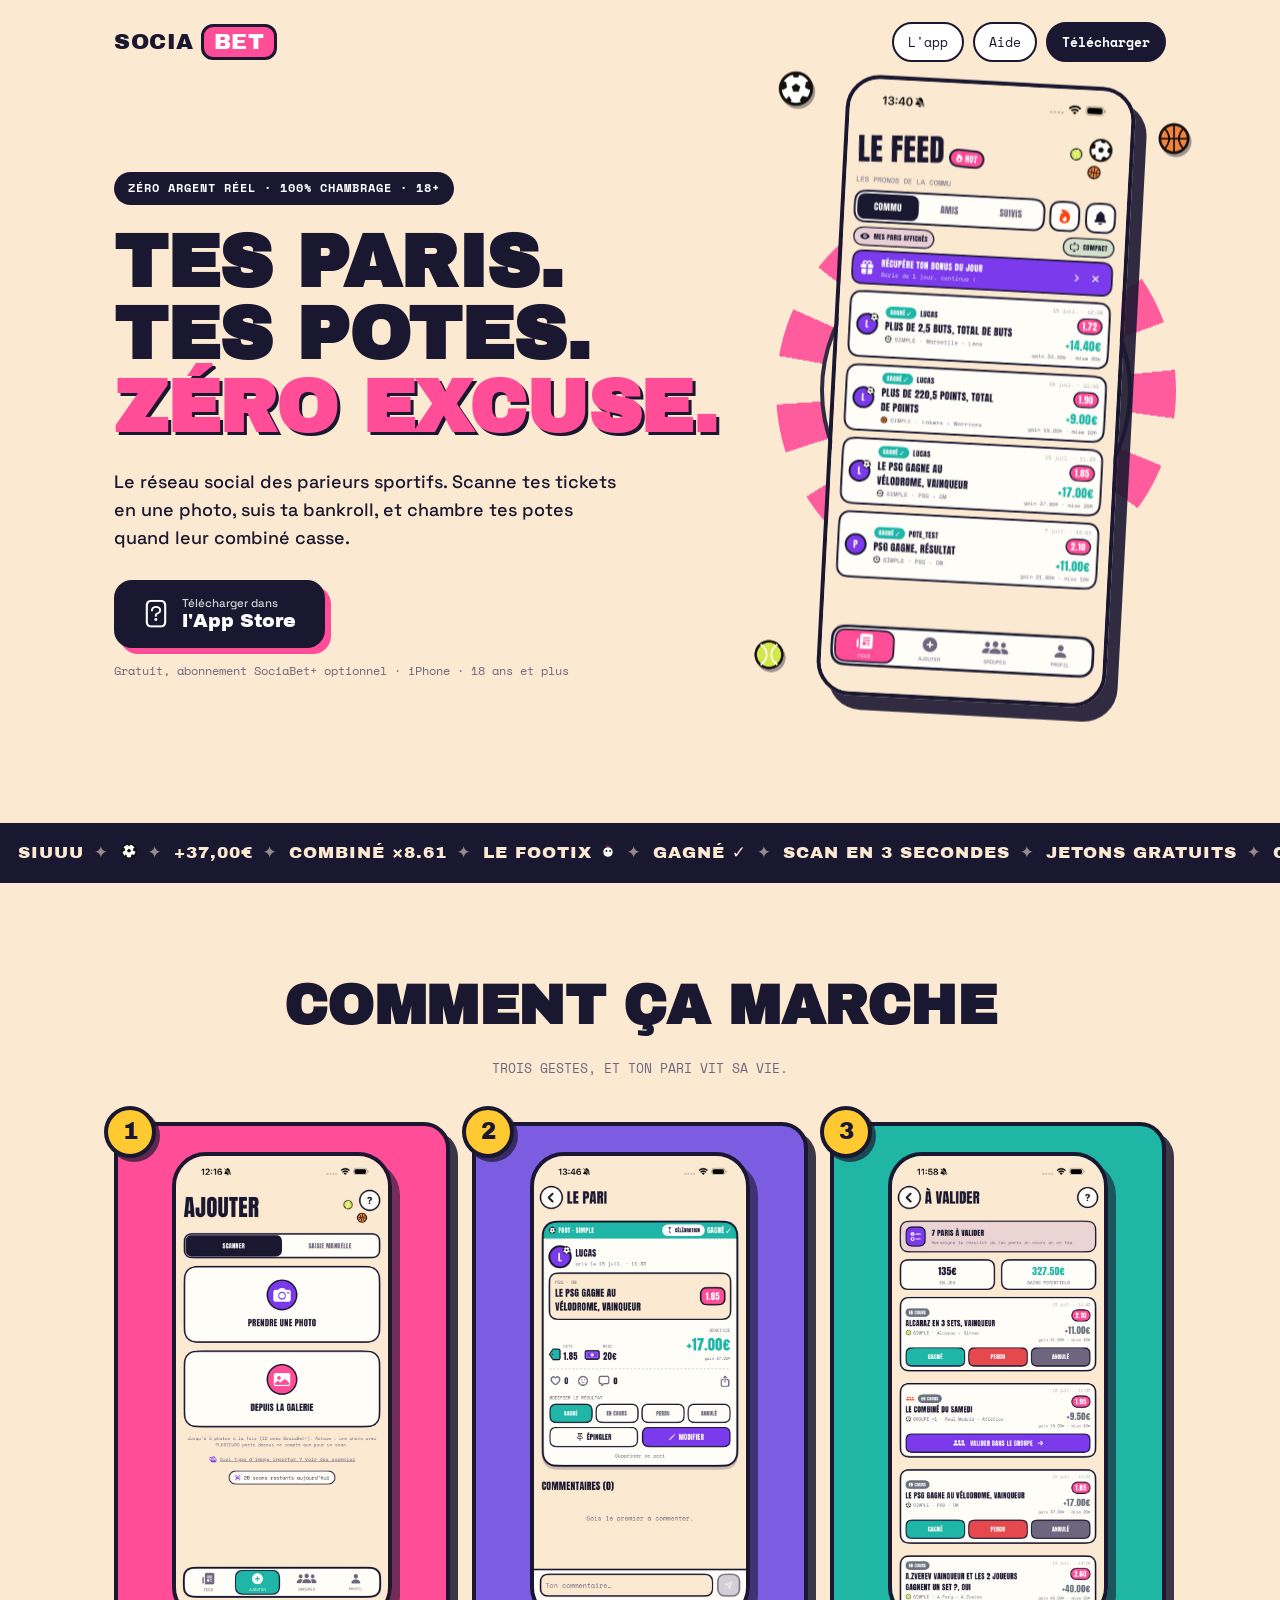
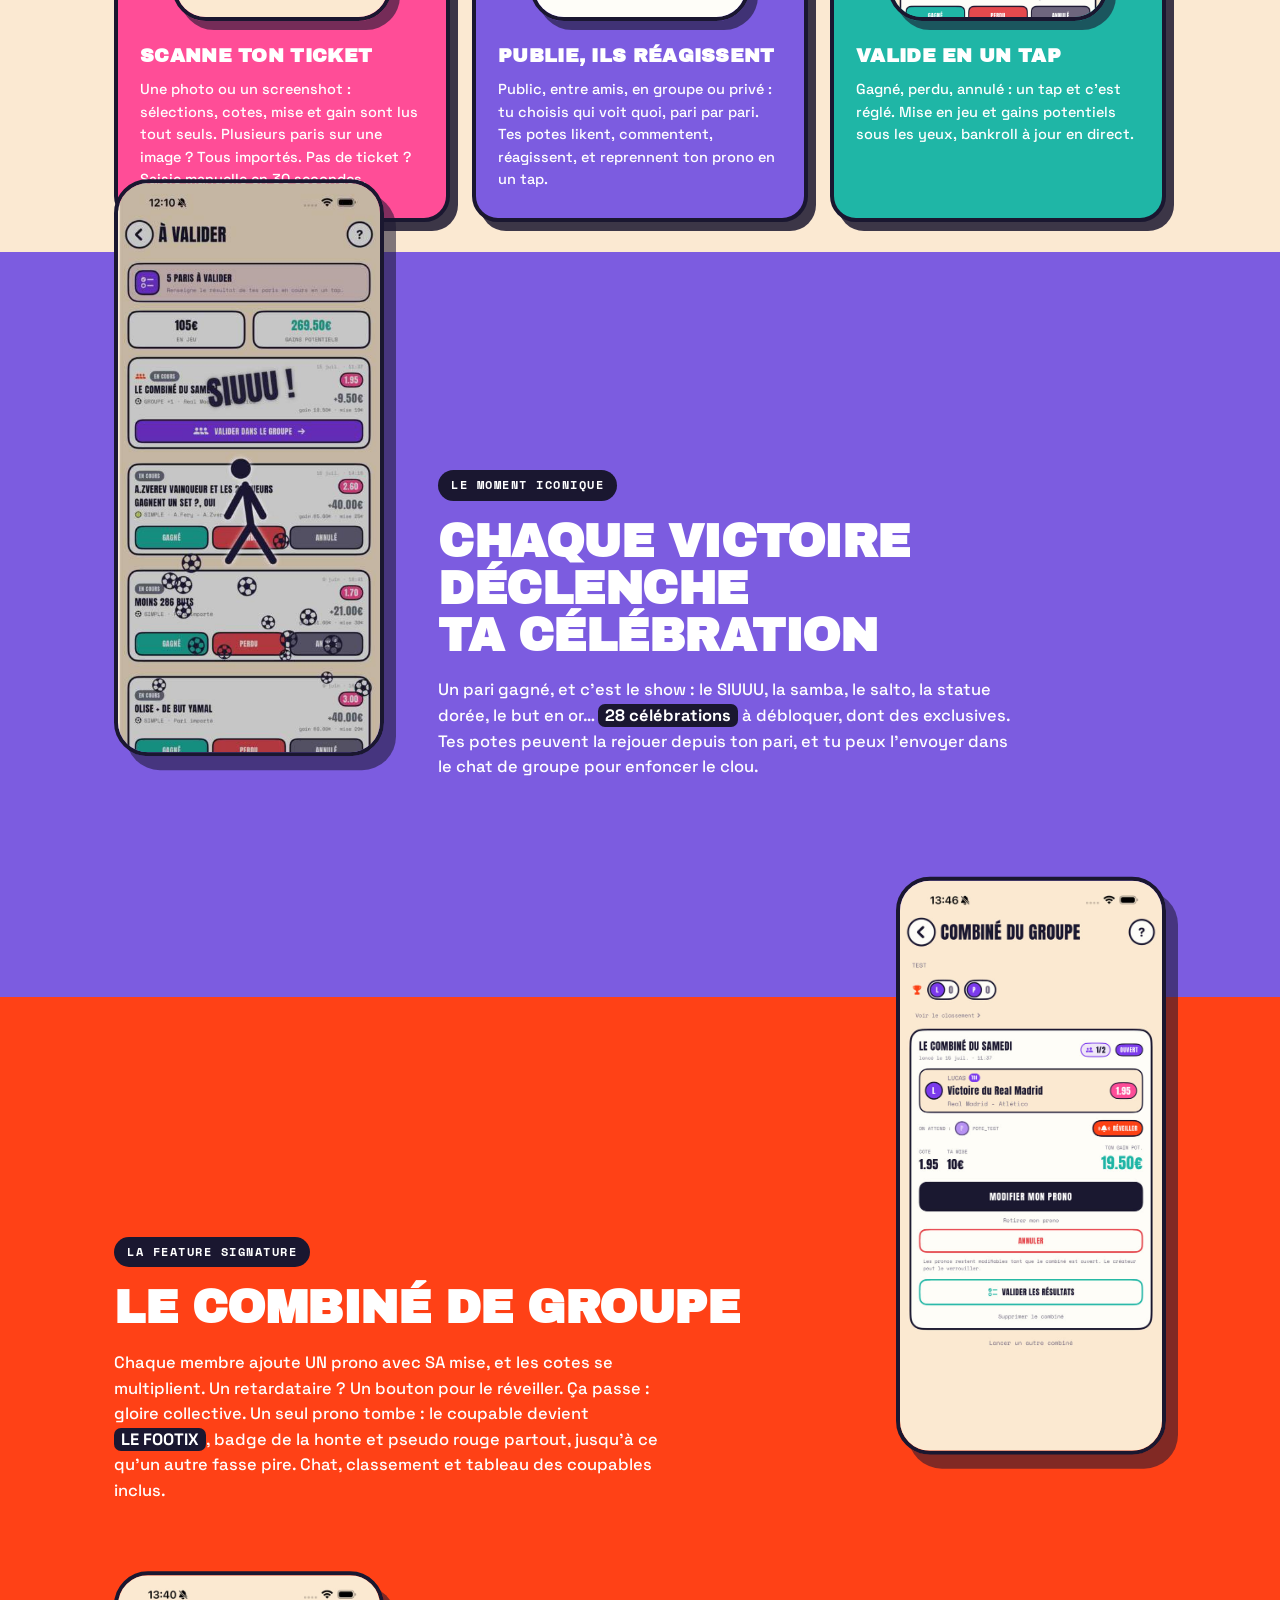
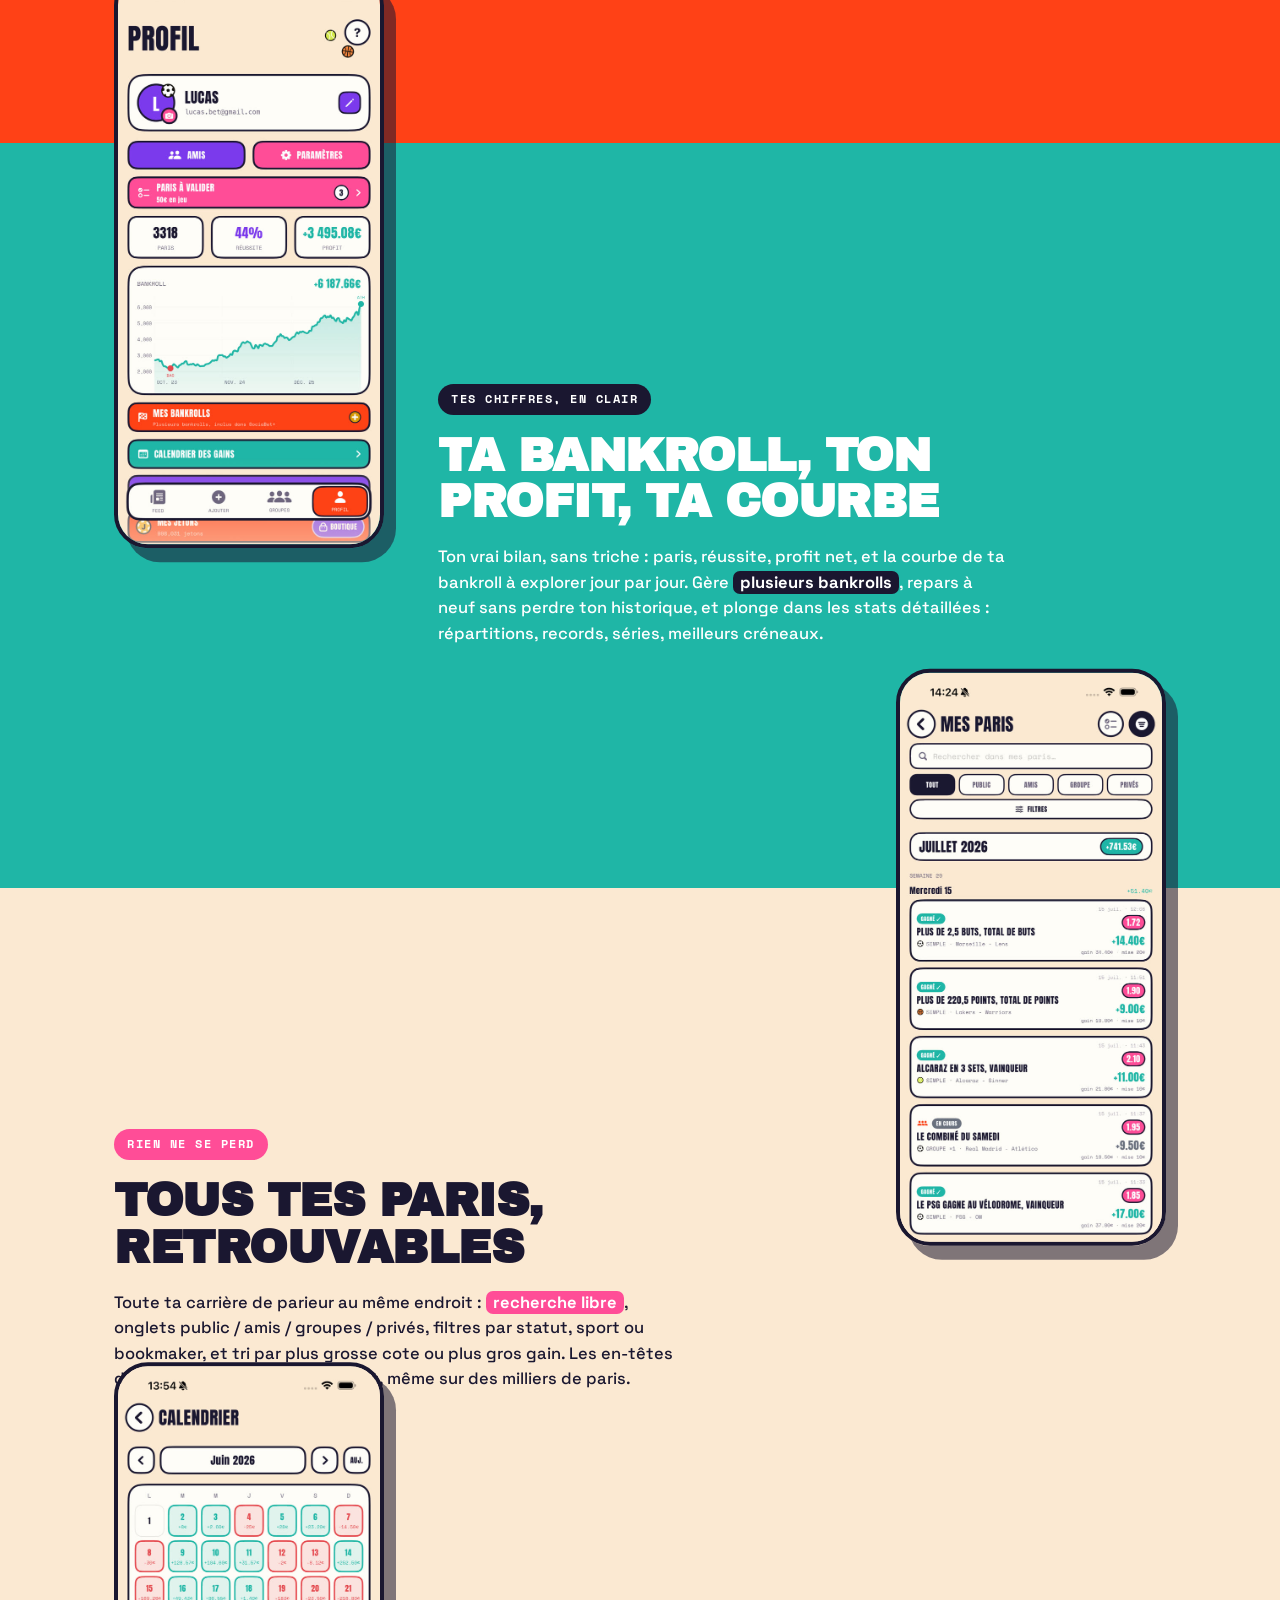
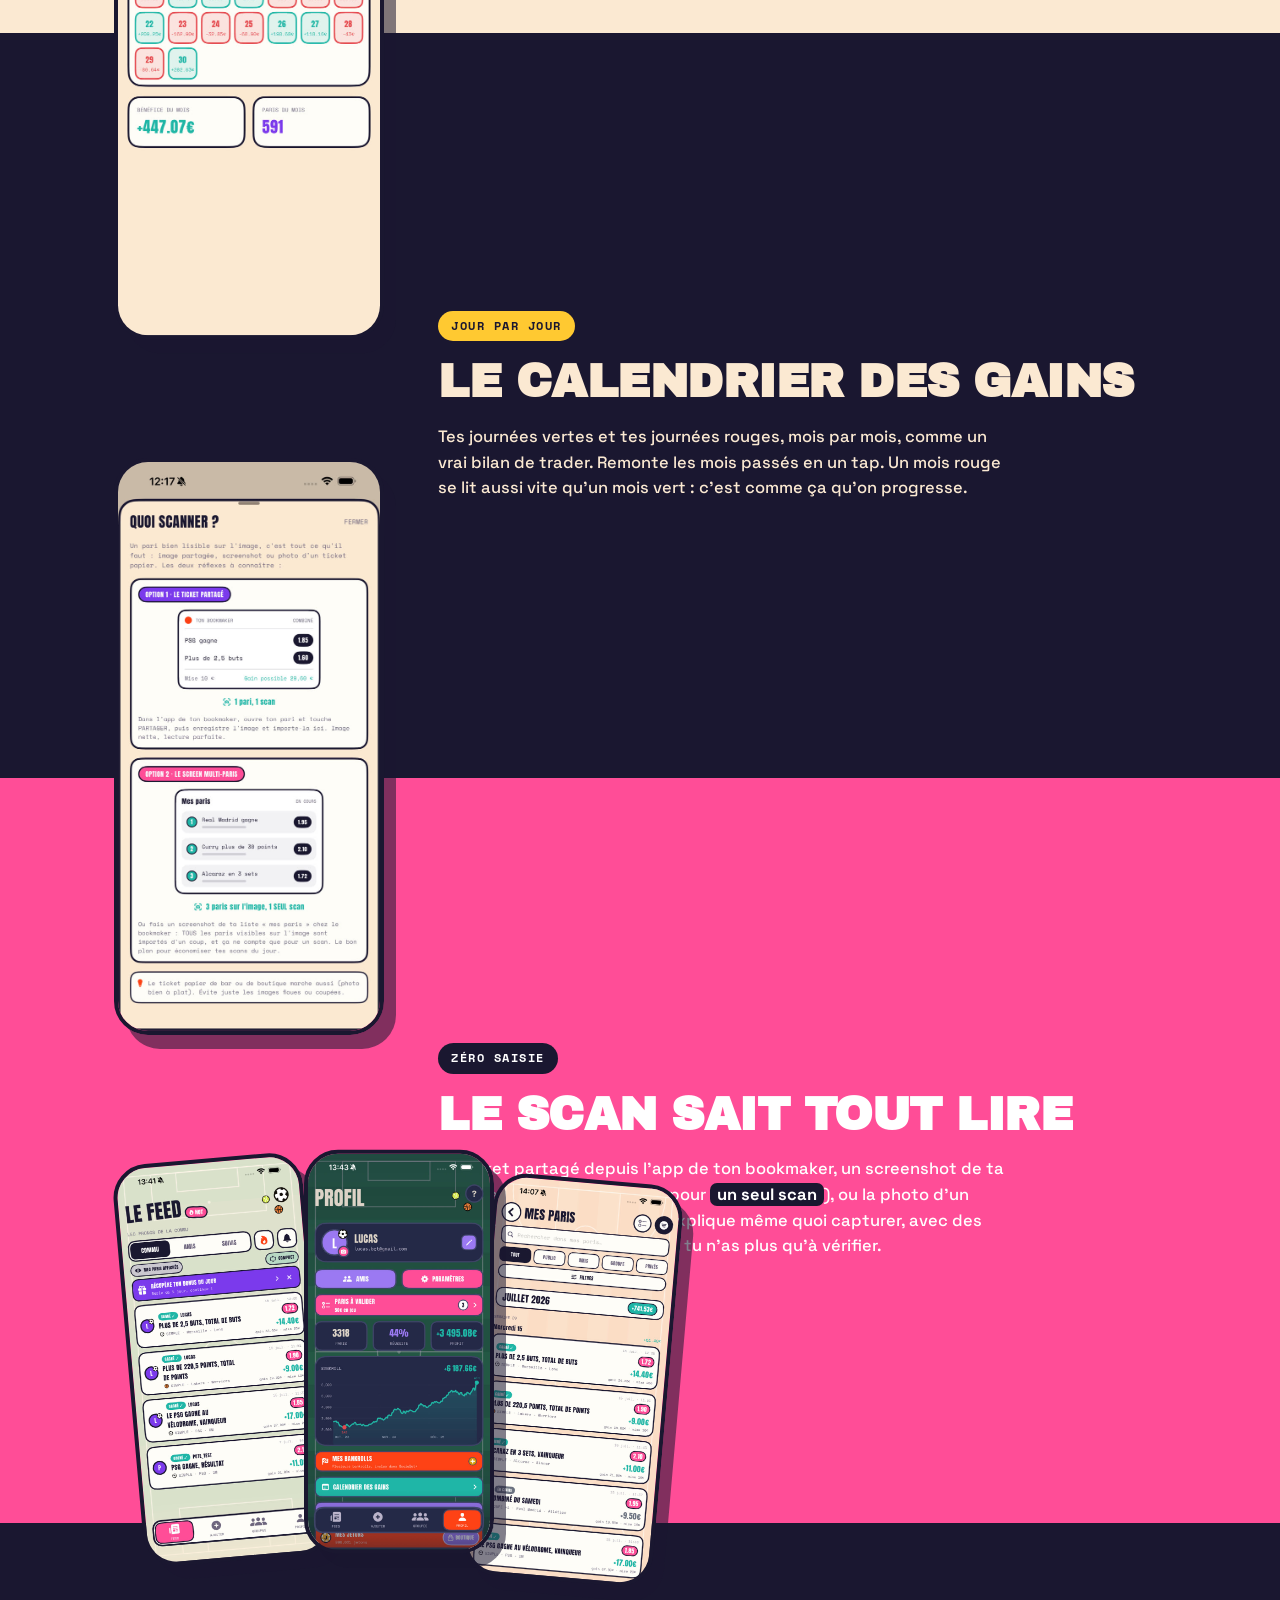
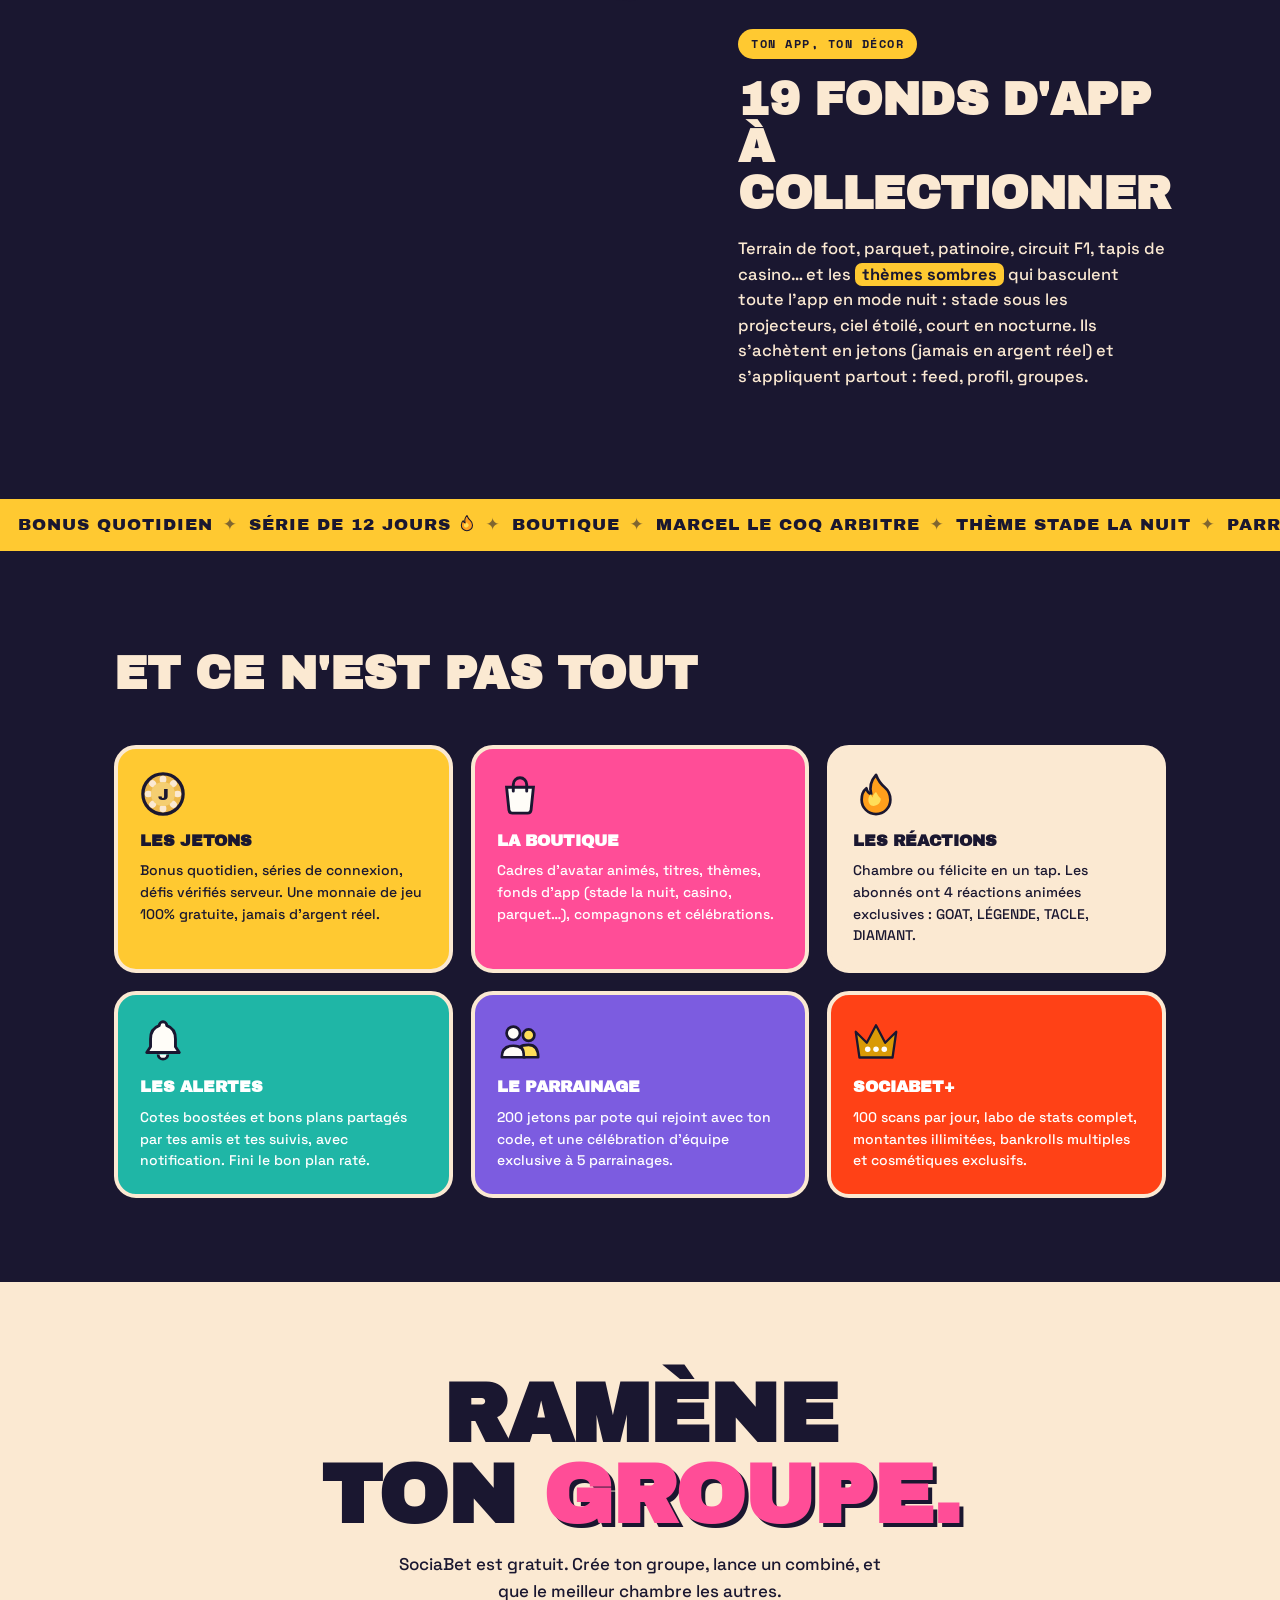
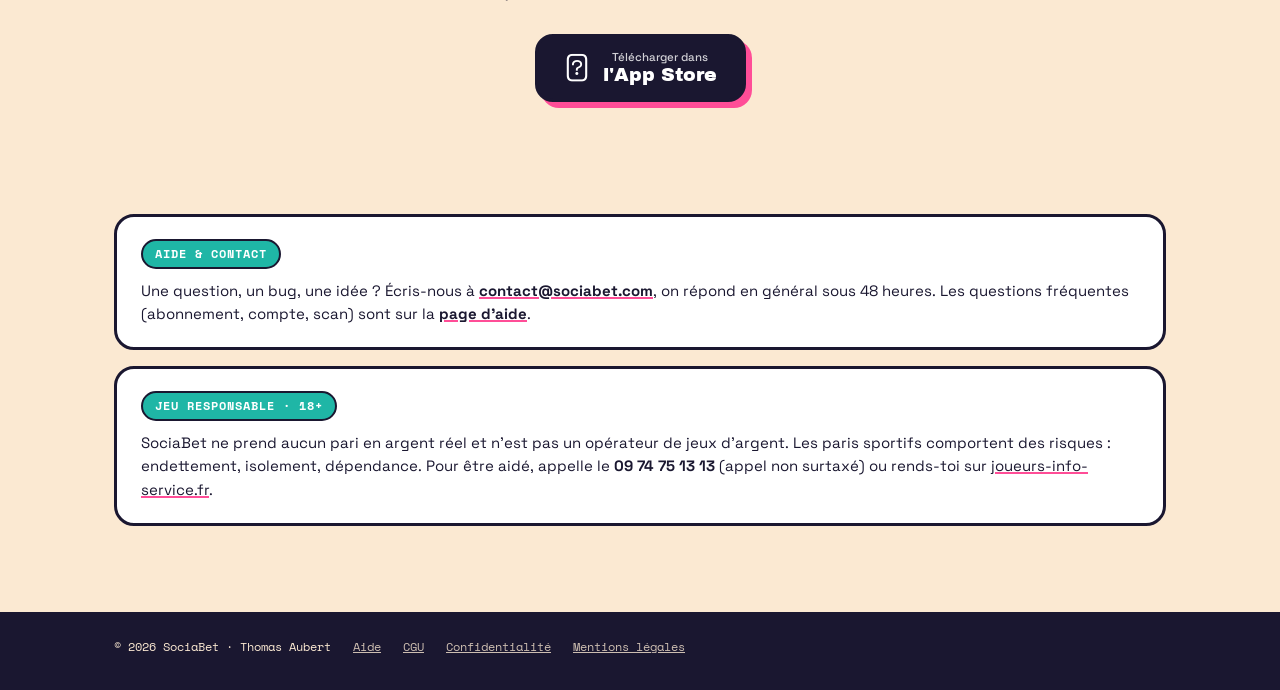
==== commit d14414fd: "Bouton remonter fiabilisé (ancre HTML) + section « Tous tes paris » avec la page filtres - Le scroll" ====
--- a/index.html
+++ b/index.html
@@ -20,7 +20,7 @@
 <link rel="stylesheet" href="landing.css">
 <script>document.documentElement.classList.add("js")</script>
 </head>
-<body>
+<body id="haut">
 
 <!-- ============ header + hero ============ -->
 <div class="in">
@@ -129,14 +129,26 @@
   </div>
 </section>
 
+<!-- ============ tous mes paris ============ -->
+<section class="block paper rev">
+  <div class="in">
+    <div class="phone rv"><img src="img/s-paris.jpg" alt="Tous mes paris : recherche, filtres et tri" loading="lazy" width="620" height="1347"></div>
+    <div class="block-copy rv">
+      <span class="kicker">RIEN NE SE PERD</span>
+      <h2>Tous tes paris, retrouvables</h2>
+      <p>Toute ta carrière de parieur au même endroit : <strong>recherche libre</strong>, onglets public / amis / groupes / privés, filtres par statut, sport ou bookmaker, et tri par plus grosse cote ou plus gros gain. Les en-têtes de mois affichent ton bilan exact, même sur des milliers de paris.</p>
+    </div>
+  </div>
+</section>
+
 <!-- ============ calendrier ============ -->
-<section class="block inkbg rev">
+<section class="block inkbg">
   <div class="in">
     <div class="phone rv"><img src="img/s-calendrier.jpg" alt="Le calendrier des gains" loading="lazy" width="620" height="1347"></div>
     <div class="block-copy rv">
       <span class="kicker">JOUR PAR JOUR</span>
       <h2>Le calendrier des gains</h2>
-      <p>Tes journées vertes et tes journées rouges, mois par mois, comme un vrai bilan de trader. Remonte les mois passés en un tap. Et dans « Tous mes paris » : recherche, filtres par statut, sport ou bookmaker, tri par plus grosse cote ou plus gros gain. <strong>Rien ne se perd, jamais.</strong></p>
+      <p>Tes journées vertes et tes journées rouges, mois par mois, comme un vrai bilan de trader. Remonte les mois passés en un tap. Un mois rouge se lit aussi vite qu'un mois vert : c'est comme ça qu'on progresse.</p>
     </div>
   </div>
 </section>
@@ -227,7 +239,7 @@
   </div>
 </footer>
 
-<button class="totop" aria-label="Remonter en haut" onclick="scrollTo({top:0,behavior:'smooth'})">↑</button>
+<a class="totop" href="#haut" aria-label="Remonter en haut">↑</a>
 
 <script>
   const io = "IntersectionObserver" in window
--- a/landing.css
+++ b/landing.css
@@ -325,3 +325,8 @@
   .duo .phone { width: min(140px, 34vw) !important; }
   .burst { width: 280px; height: 280px; }
 }
+
+/* bloc sur papier (pause visuelle) */
+.block.paper { background: var(--paper); color: var(--ink); }
+.block.paper .kicker { background: var(--pink); }
+.block.paper p strong { background: var(--pink); color: #fff; }
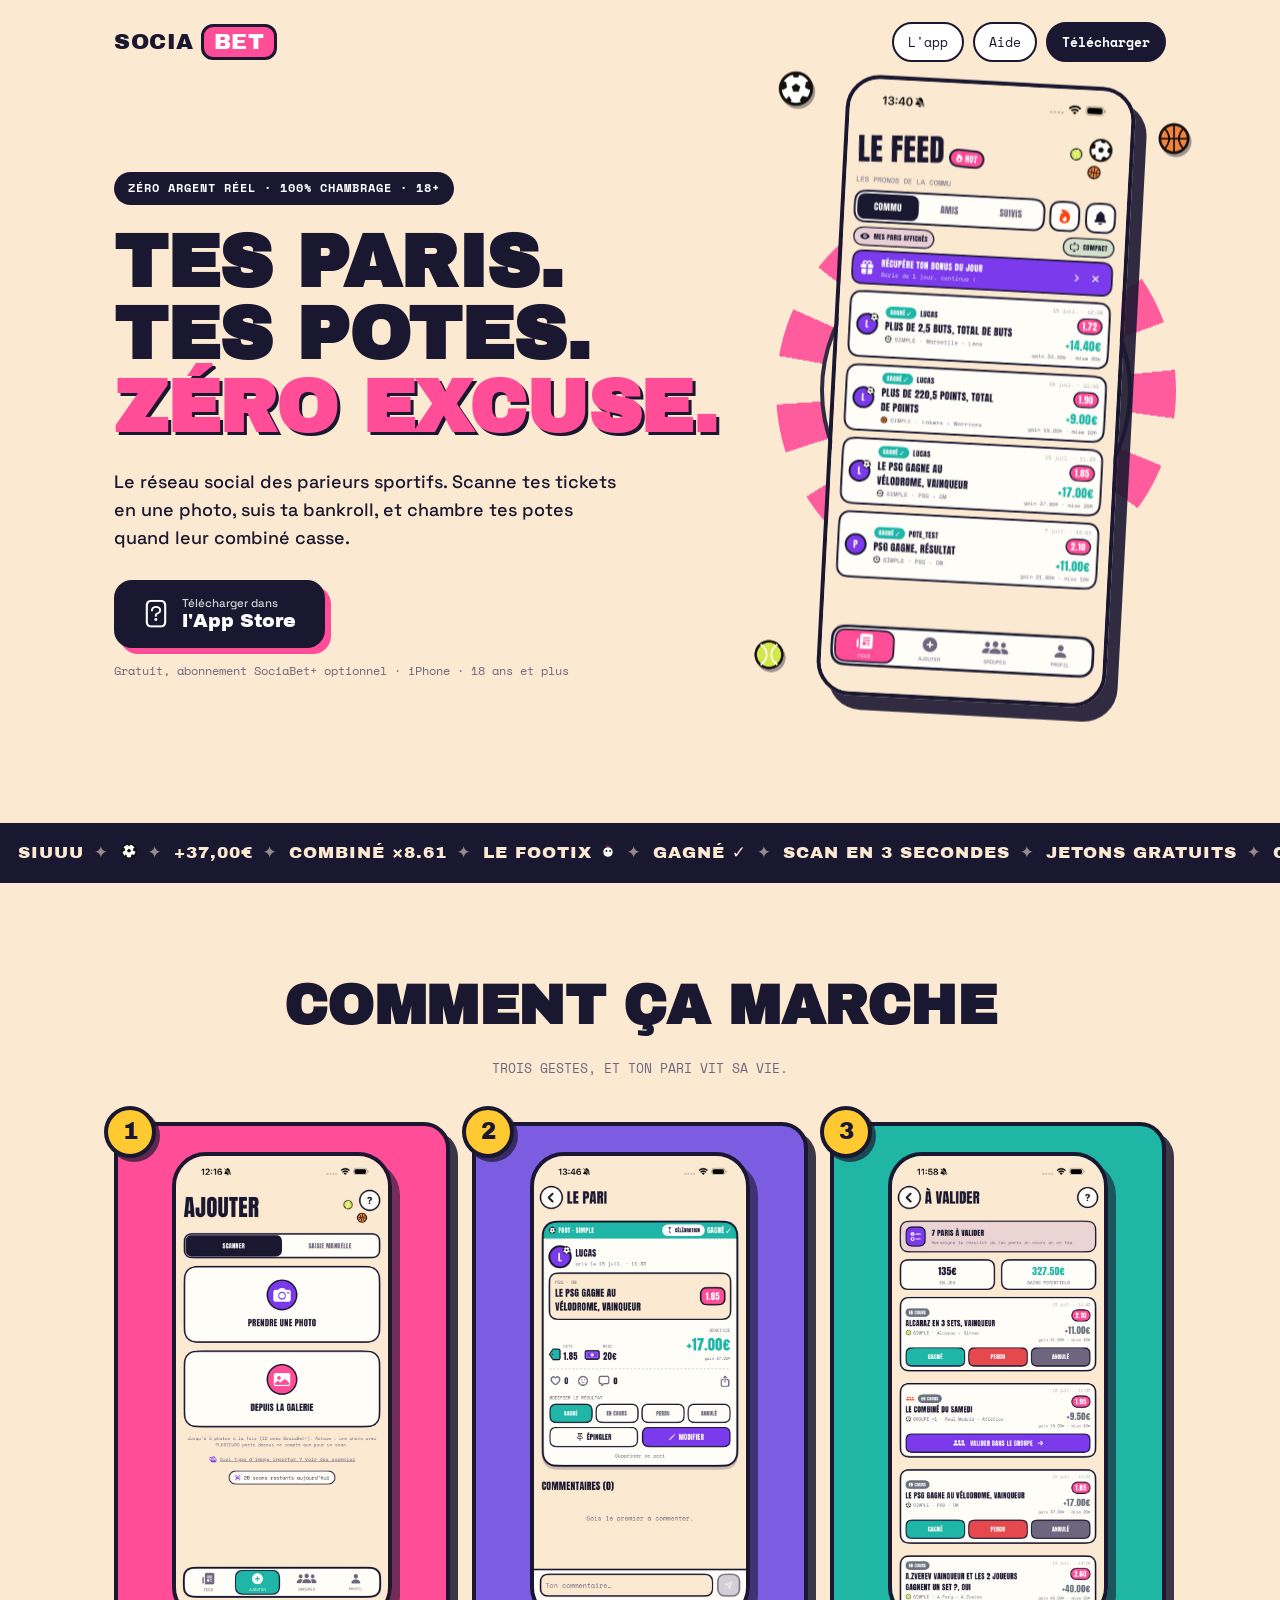
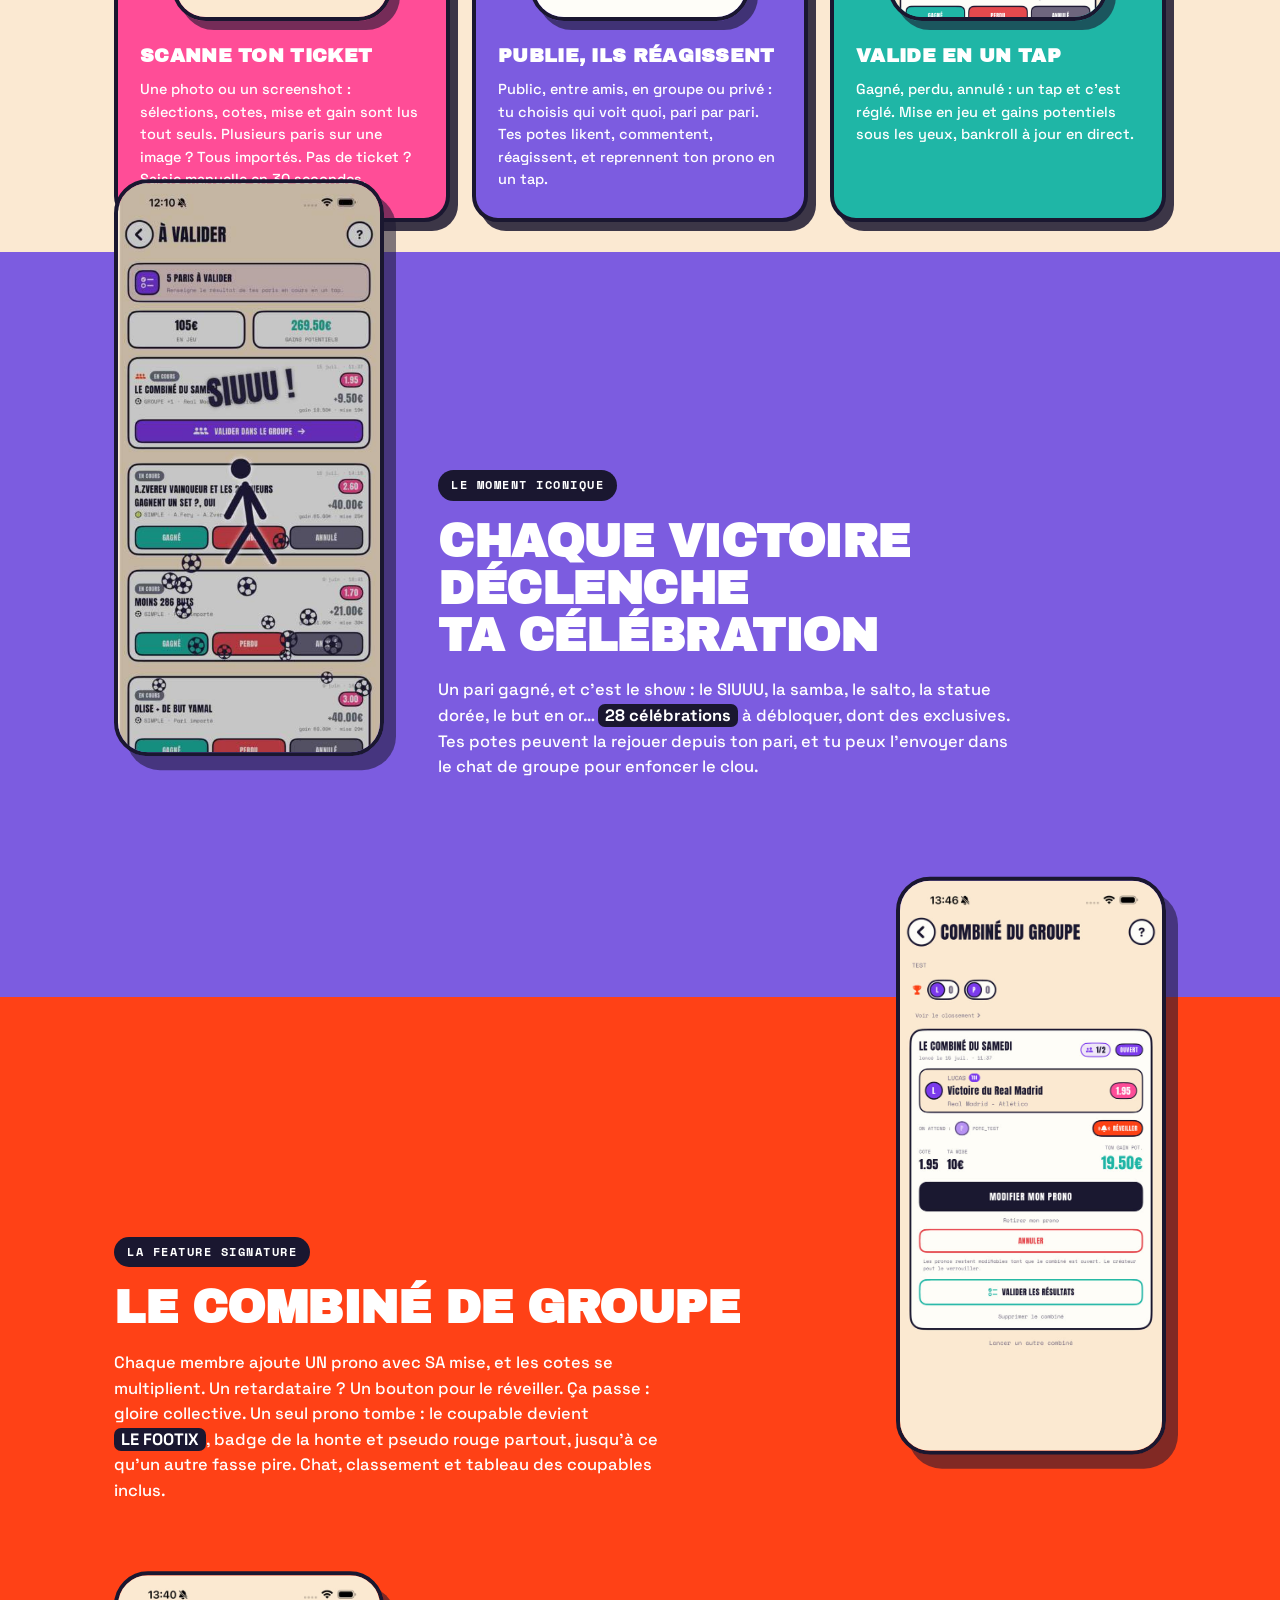
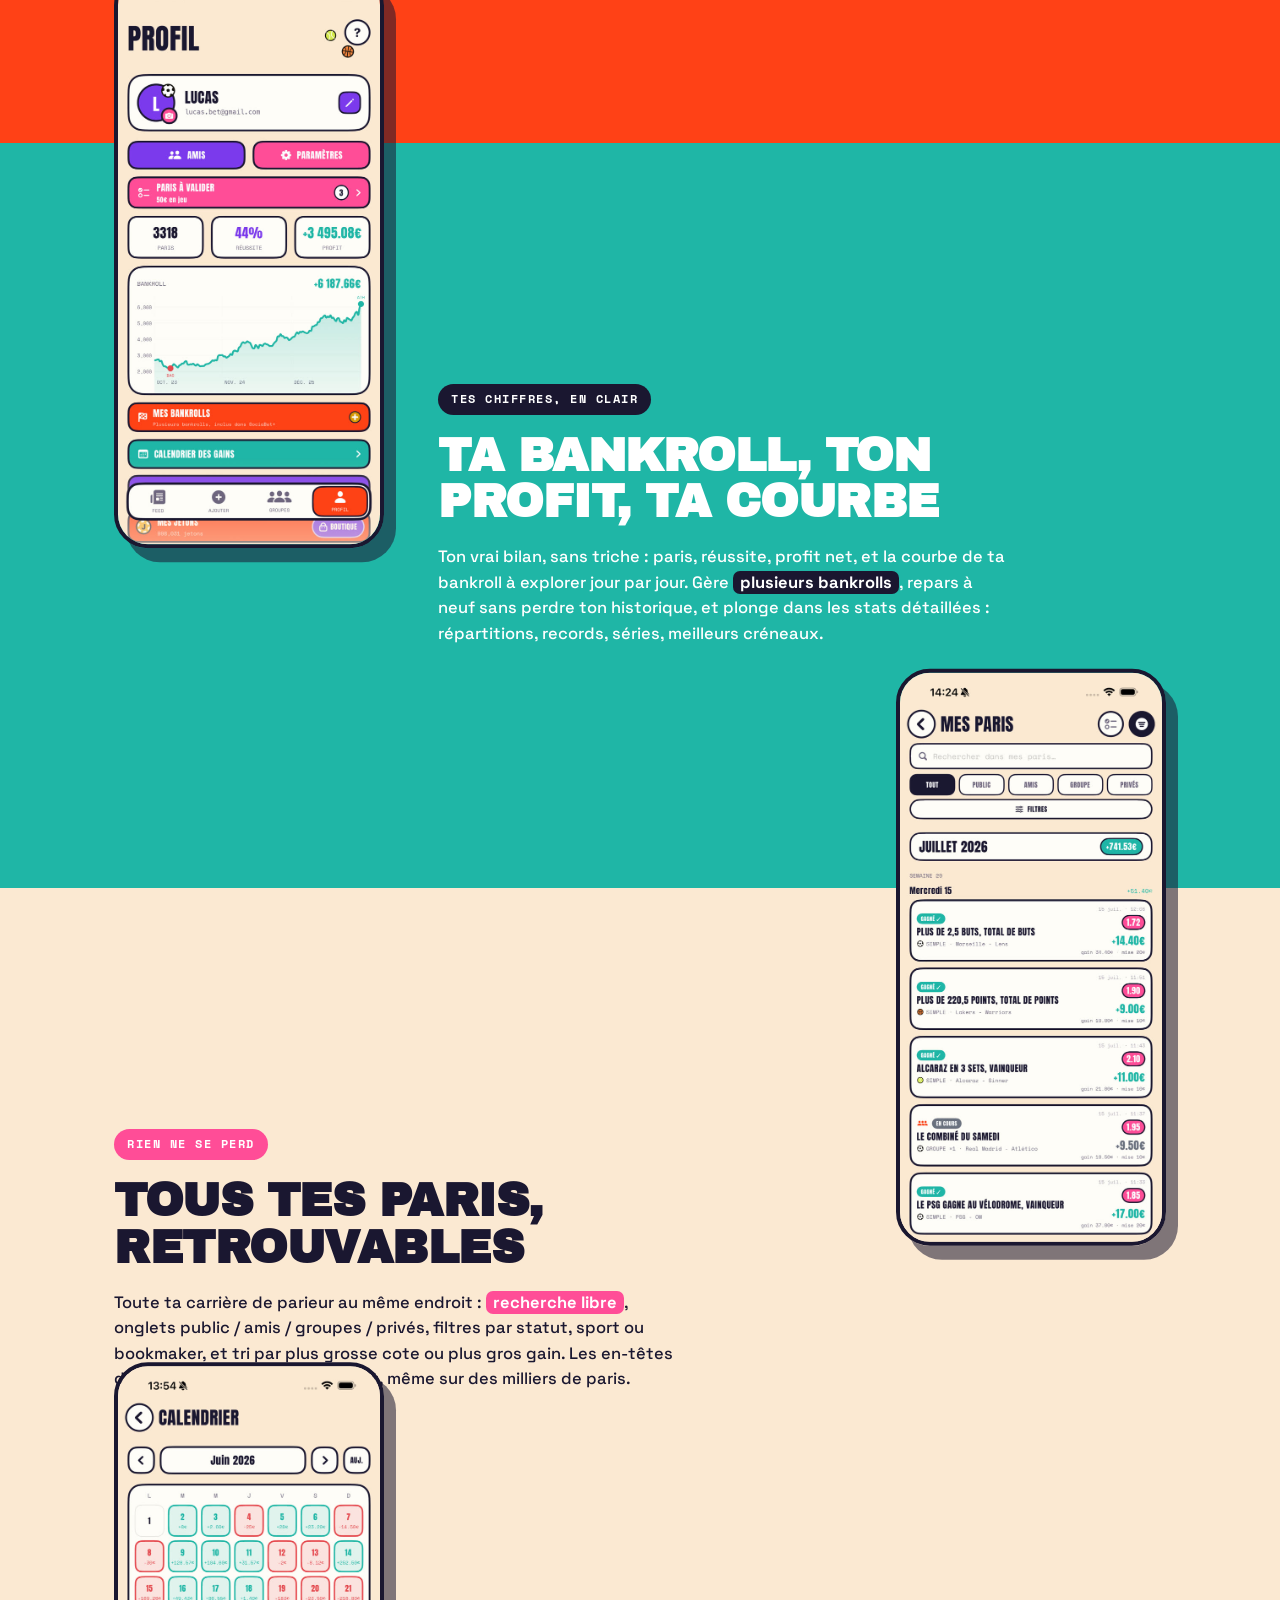
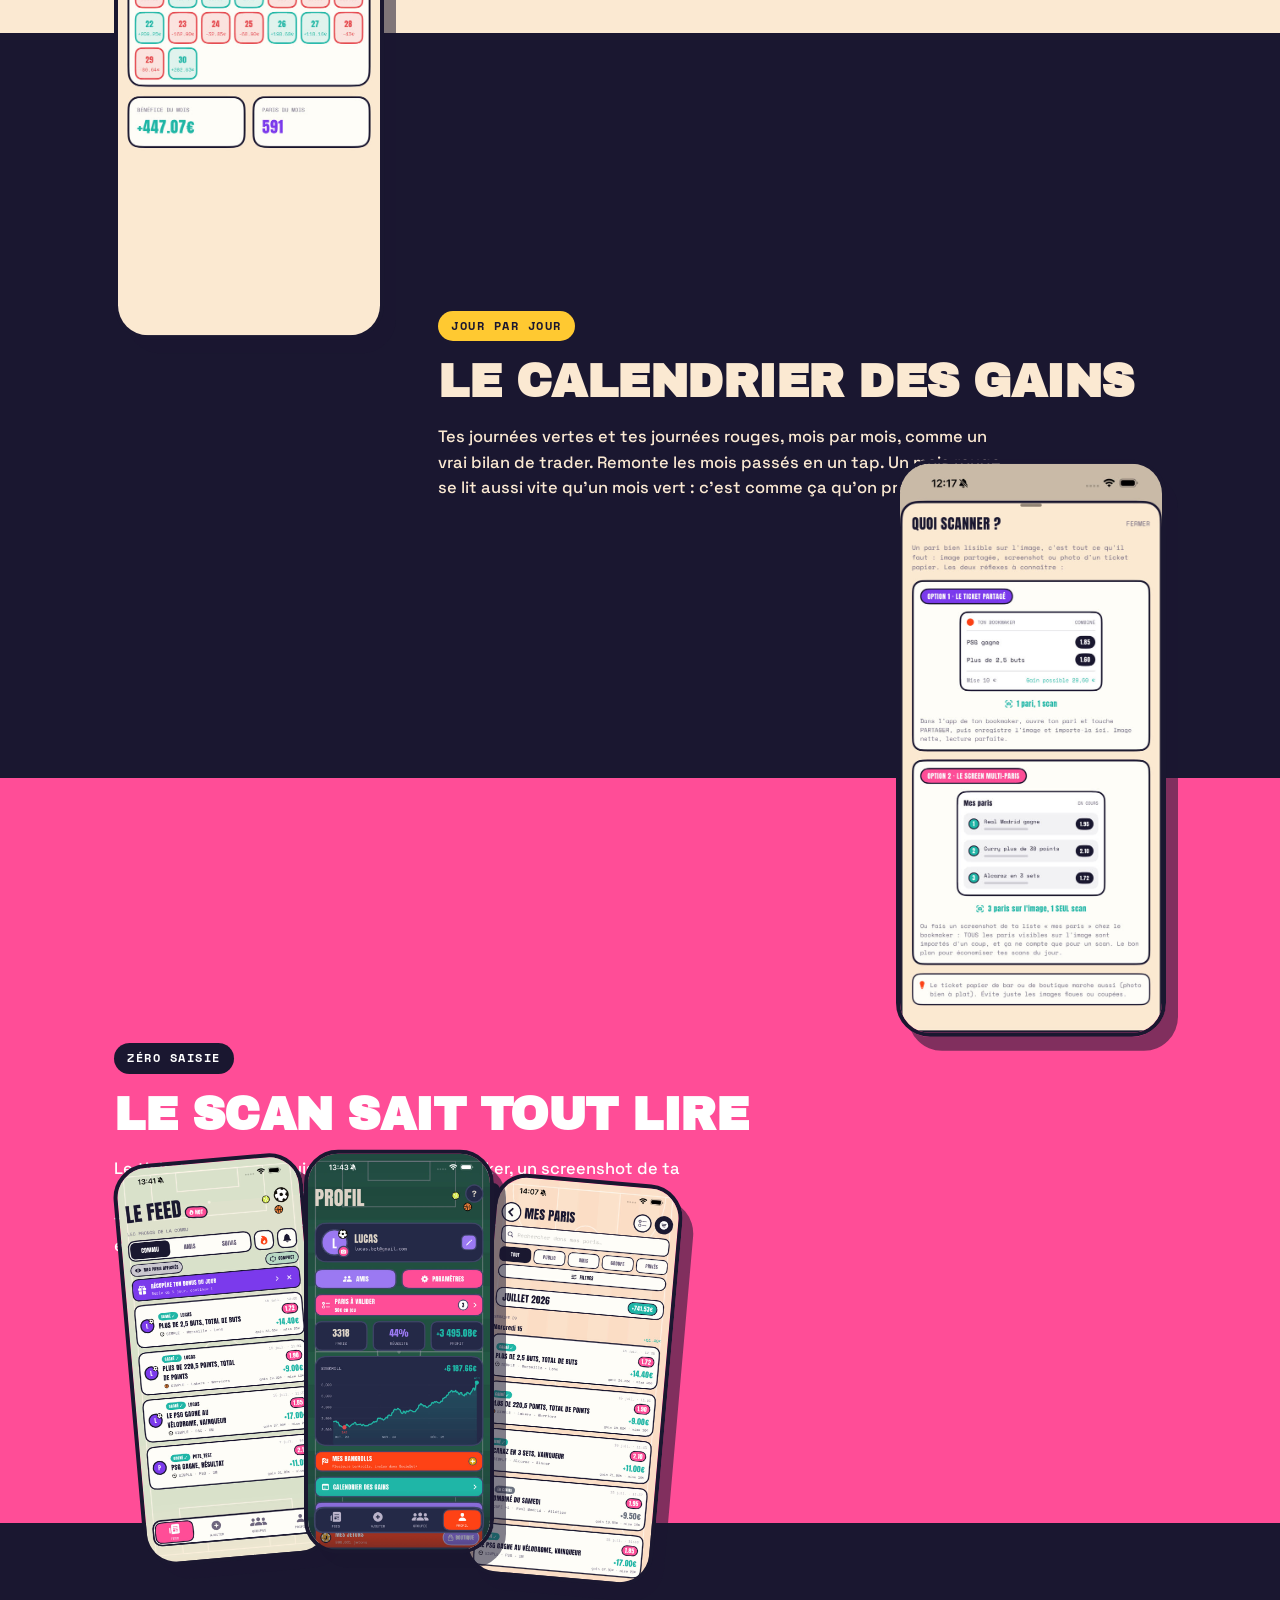
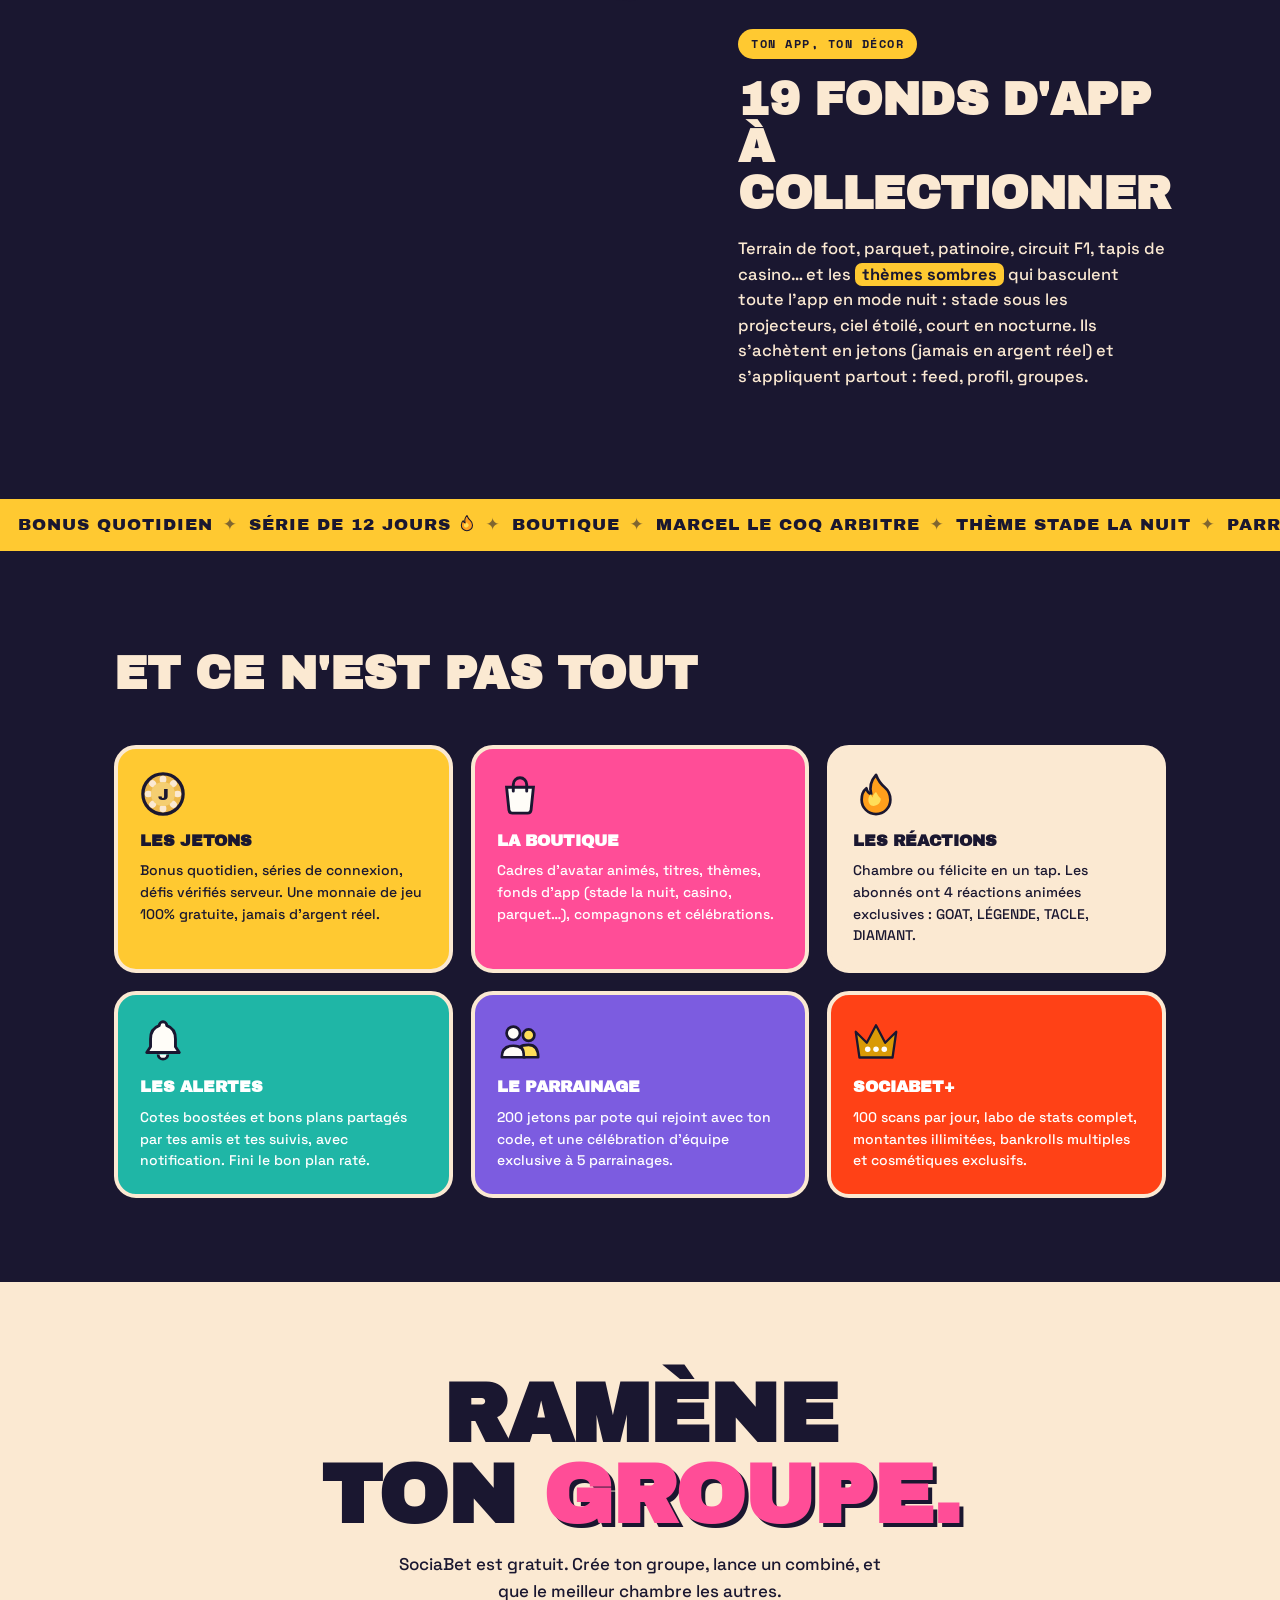
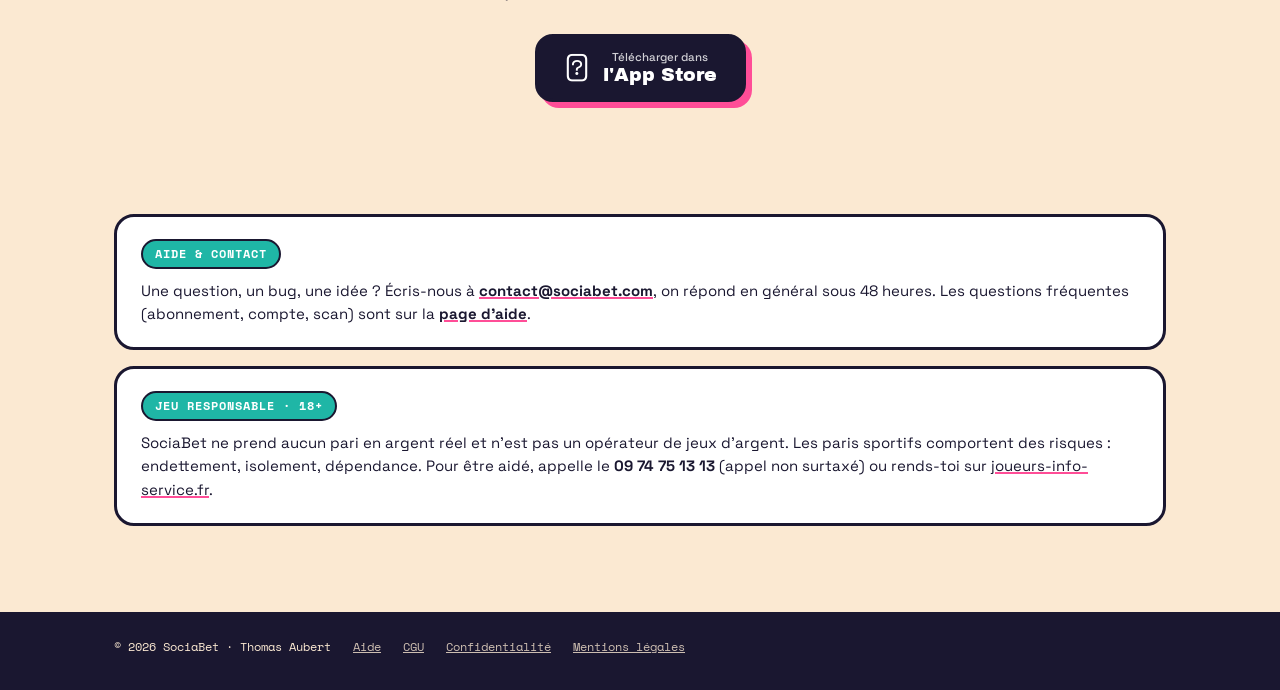
==== commit d743895a: "Alternance des sections rétablie : le scan passe à droite (deux téléphones à gauche d'affilée) Co-Au" ====
--- a/index.html
+++ b/index.html
@@ -154,7 +154,7 @@
 </section>
 
 <!-- ============ scan ============ -->
-<section class="block pink">
+<section class="block pink rev">
   <div class="in">
     <div class="phone rv"><img src="img/s-quoi-scanner.jpg" alt="Les types d'images acceptées par le scan" loading="lazy" width="620" height="1347"></div>
     <div class="block-copy rv">
--- a/landing.css
+++ b/landing.css
@@ -184,9 +184,9 @@
 .mosaic { display: grid; grid-template-columns: repeat(auto-fit, minmax(250px, 1fr)); gap: 18px; }
 .tile {
   border: 4px solid var(--paper); border-radius: 22px; padding: 22px;
-  color: var(--ink); transition: transform 0.16s ease, box-shadow 0.16s ease;
-}
-.tile:hover { transform: translate(-2px, -4px); box-shadow: 6px 8px 0 rgba(251, 233, 210, 0.35); }
+  color: var(--ink); transition: translate 0.16s ease, box-shadow 0.16s ease;
+}
+.tile:hover { translate: -2px -4px; box-shadow: 6px 8px 0 rgba(251, 233, 210, 0.35); }
 .tile .emo { font-size: 30px; margin-bottom: 12px; }
 .tile h3 { font-family: var(--display); text-transform: uppercase; font-size: 16px; margin-bottom: 7px; }
 .tile p { font-size: 14px; font-weight: 500; }
@@ -330,3 +330,16 @@
 .block.paper { background: var(--paper); color: var(--ink); }
 .block.paper .kicker { background: var(--pink); }
 .block.paper p strong { background: var(--pink); color: #fff; }
+
+/* la flèche du bouton remonter, réellement centrée (c'est un lien, pas un bouton) */
+.totop {
+  display: flex; align-items: center; justify-content: center;
+  text-decoration: none; line-height: 1; padding: 0;
+}
+
+/* le reveal (.rv.vis) écrasait la transition du hover des tuiles : on déclare les deux.
+   Le survol anime translate/box-shadow (0.16s), le reveal anime opacity/transform (0.7s). */
+html.js .tile.rv.vis {
+  transition: opacity 0.7s ease, transform 0.7s cubic-bezier(0.22, 1, 0.36, 1),
+              translate 0.16s ease, box-shadow 0.16s ease;
+}
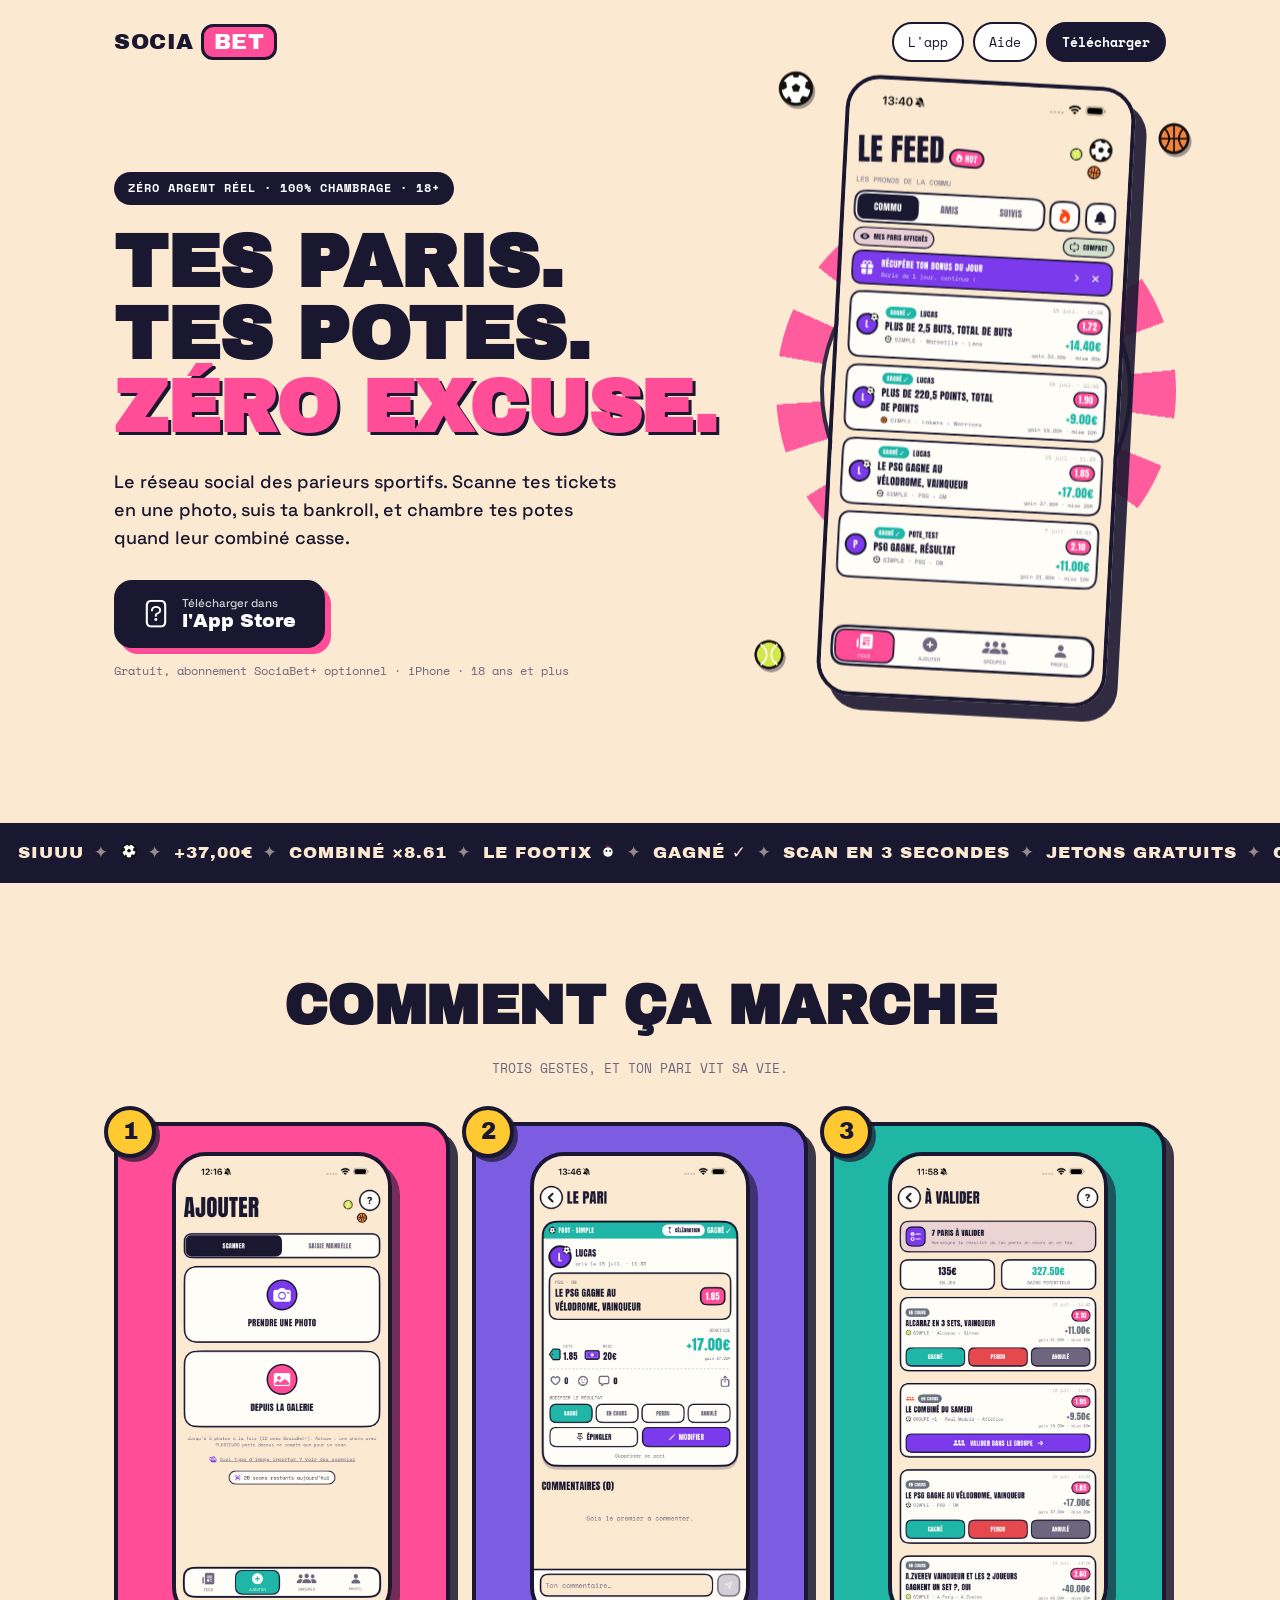
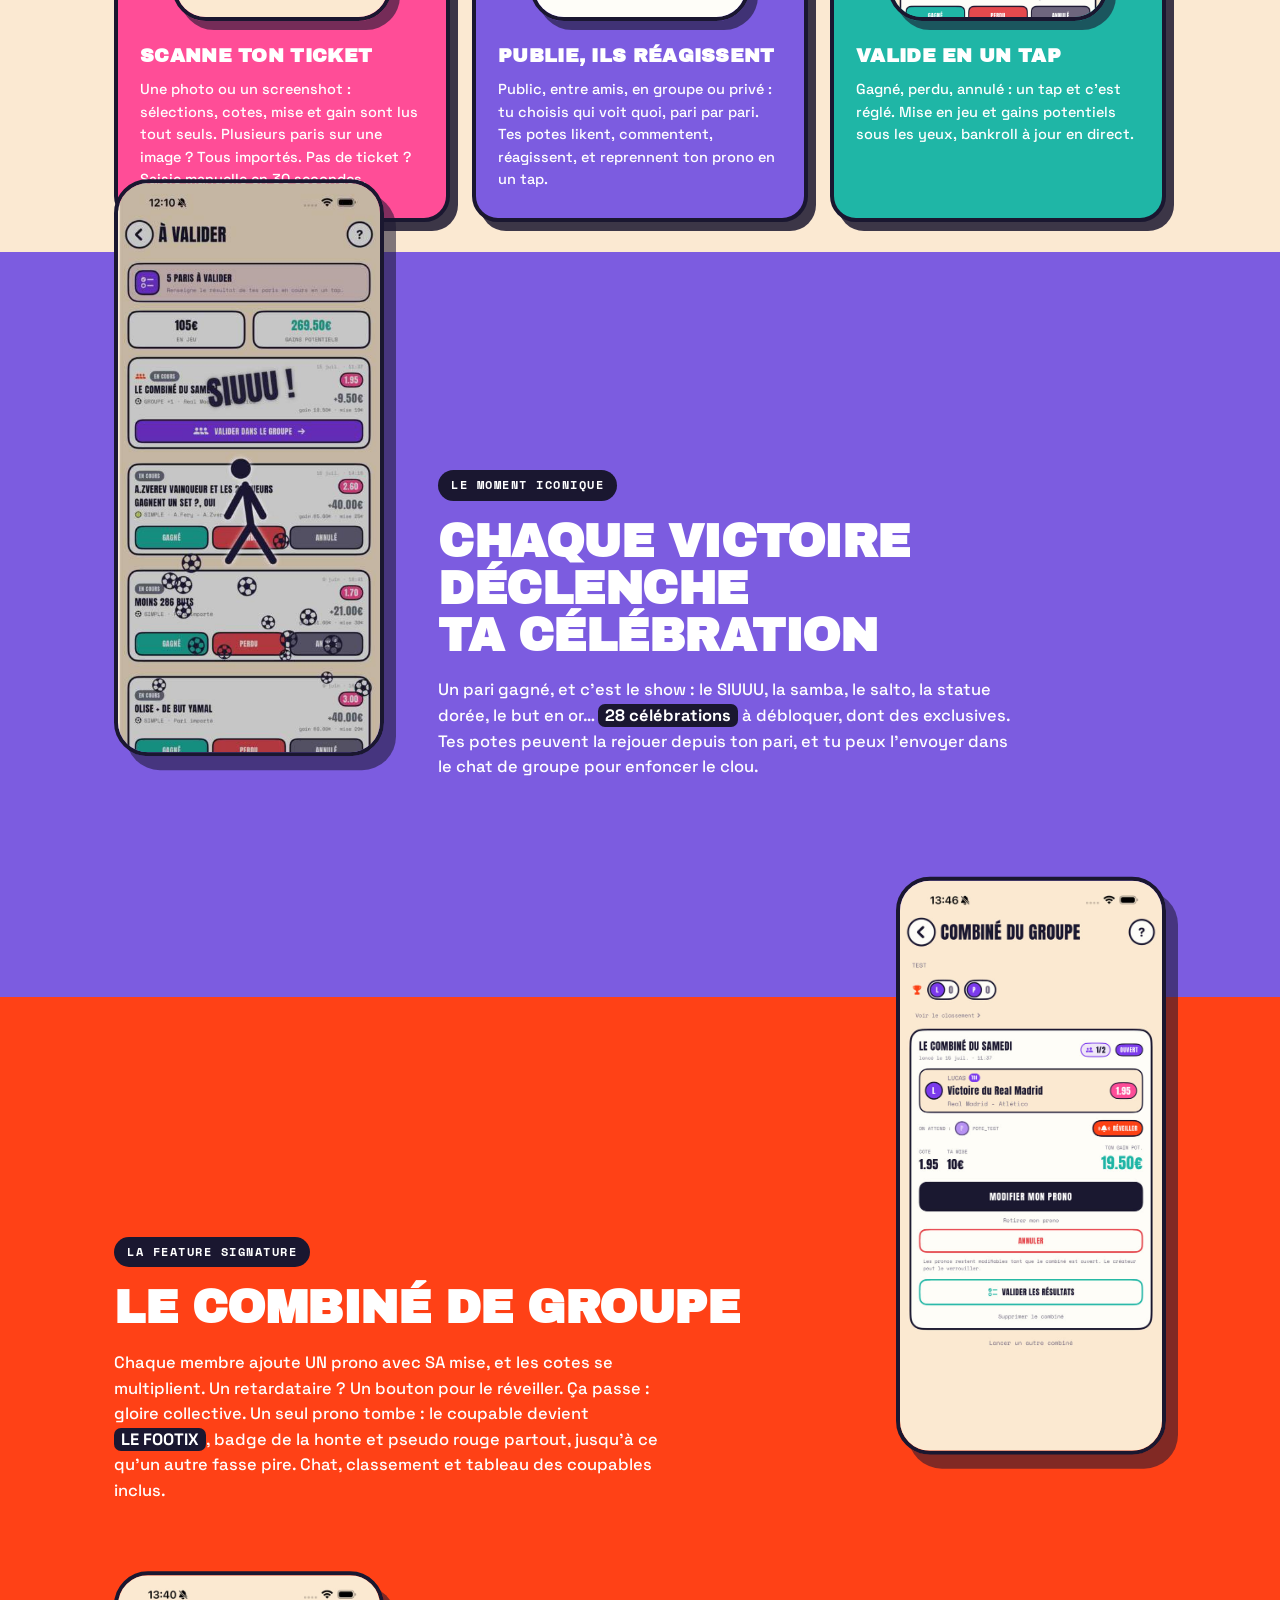
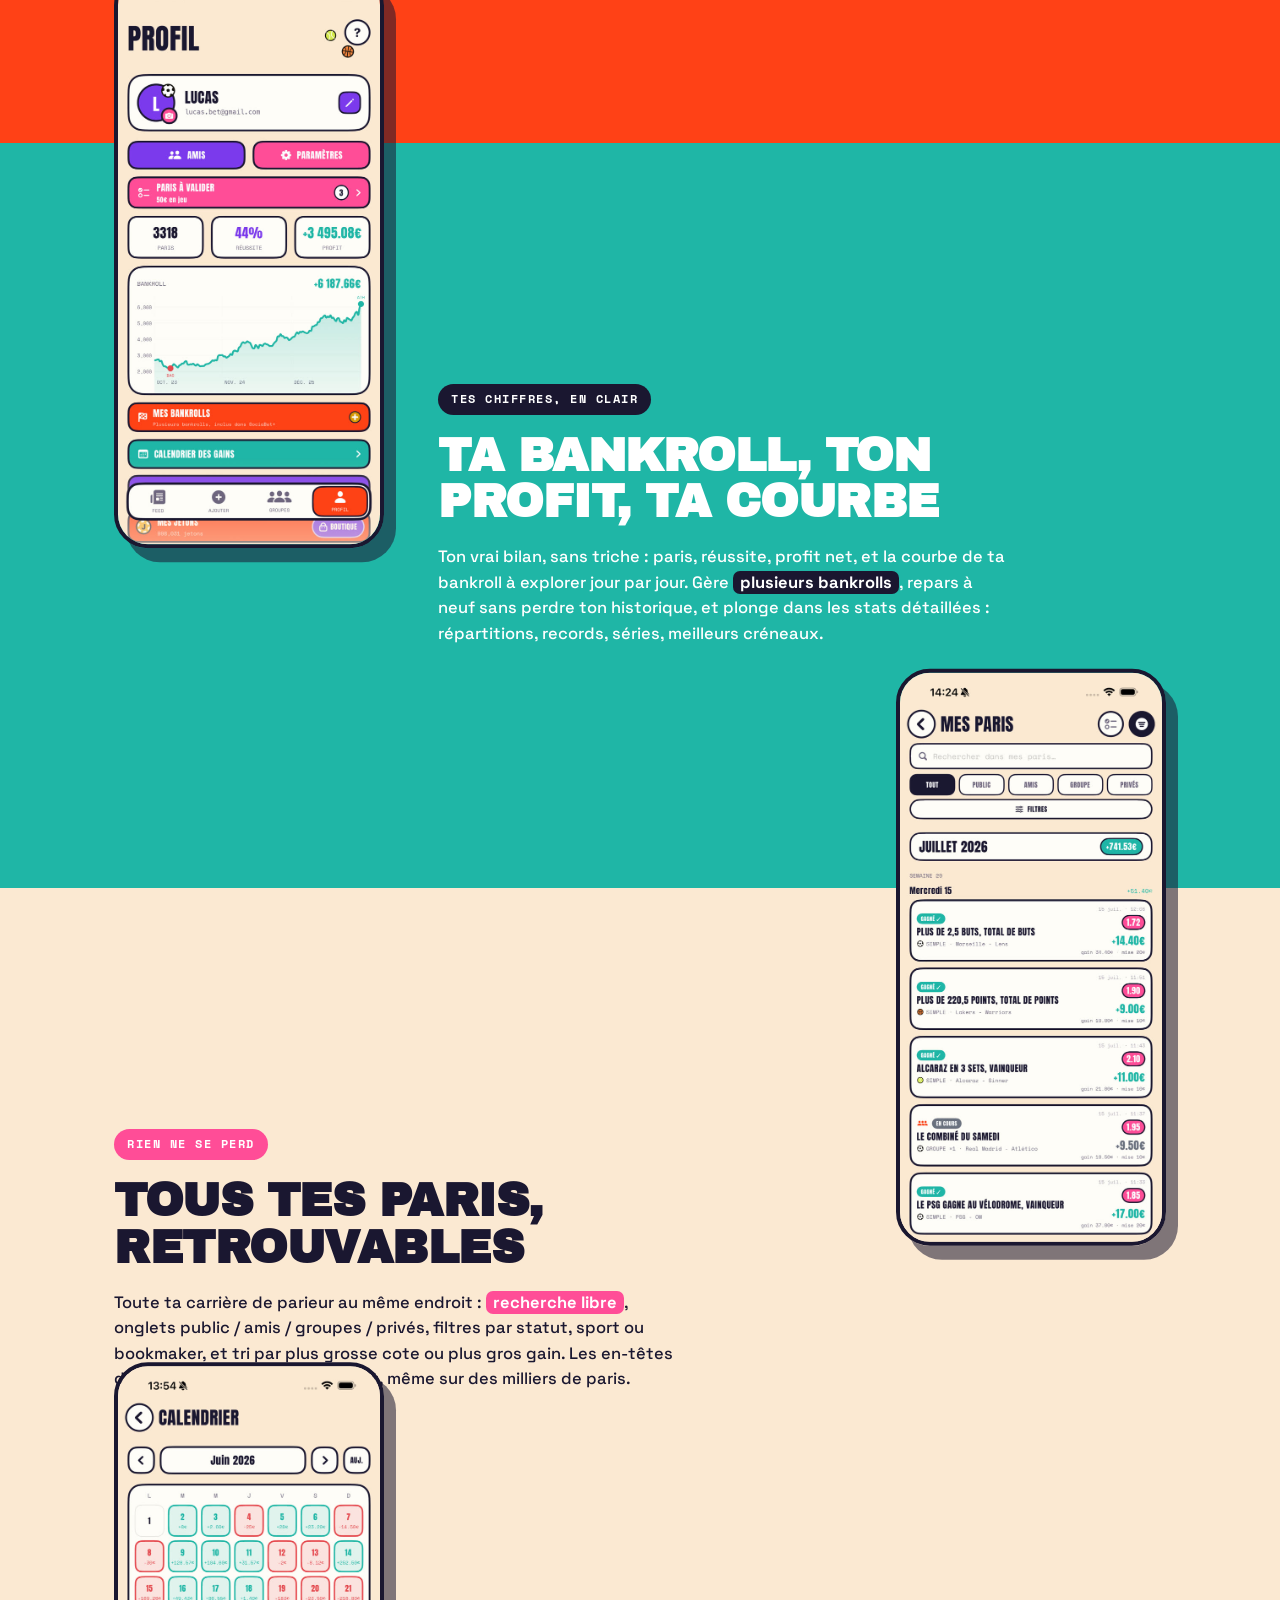
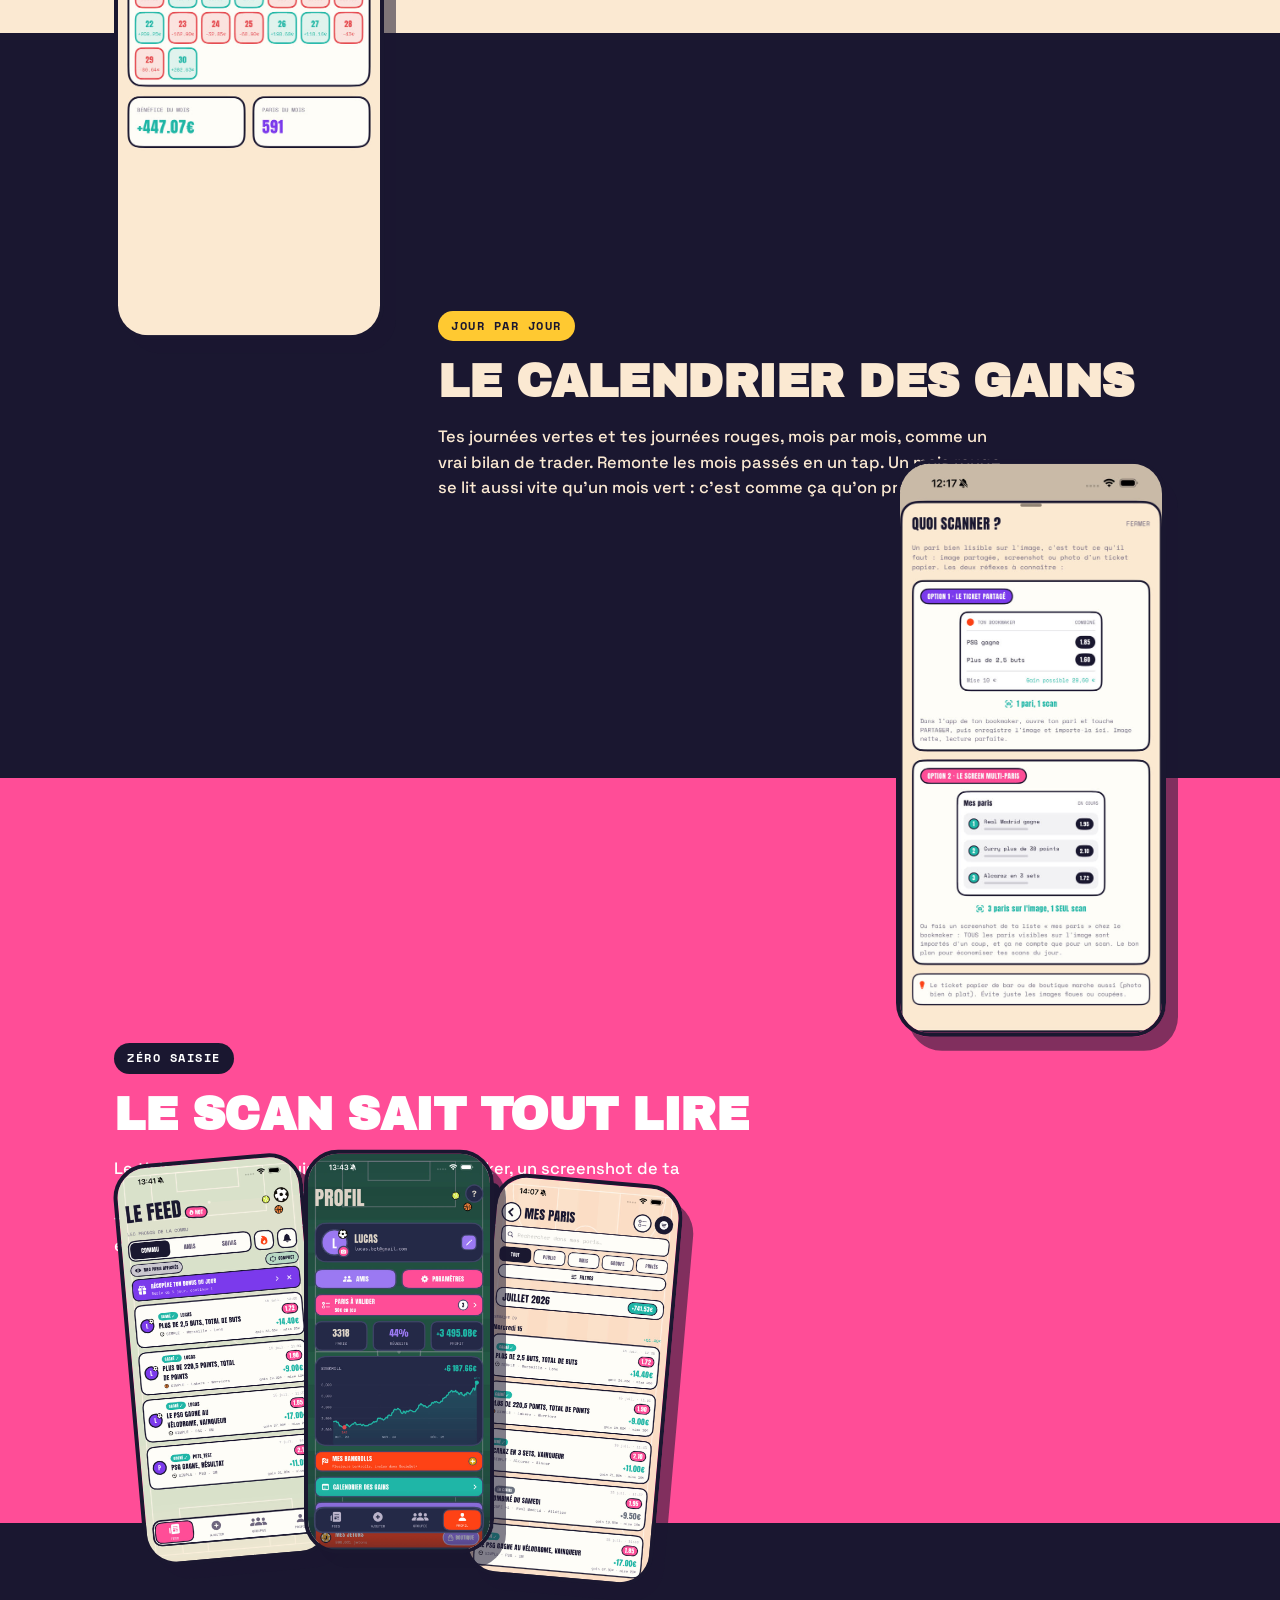
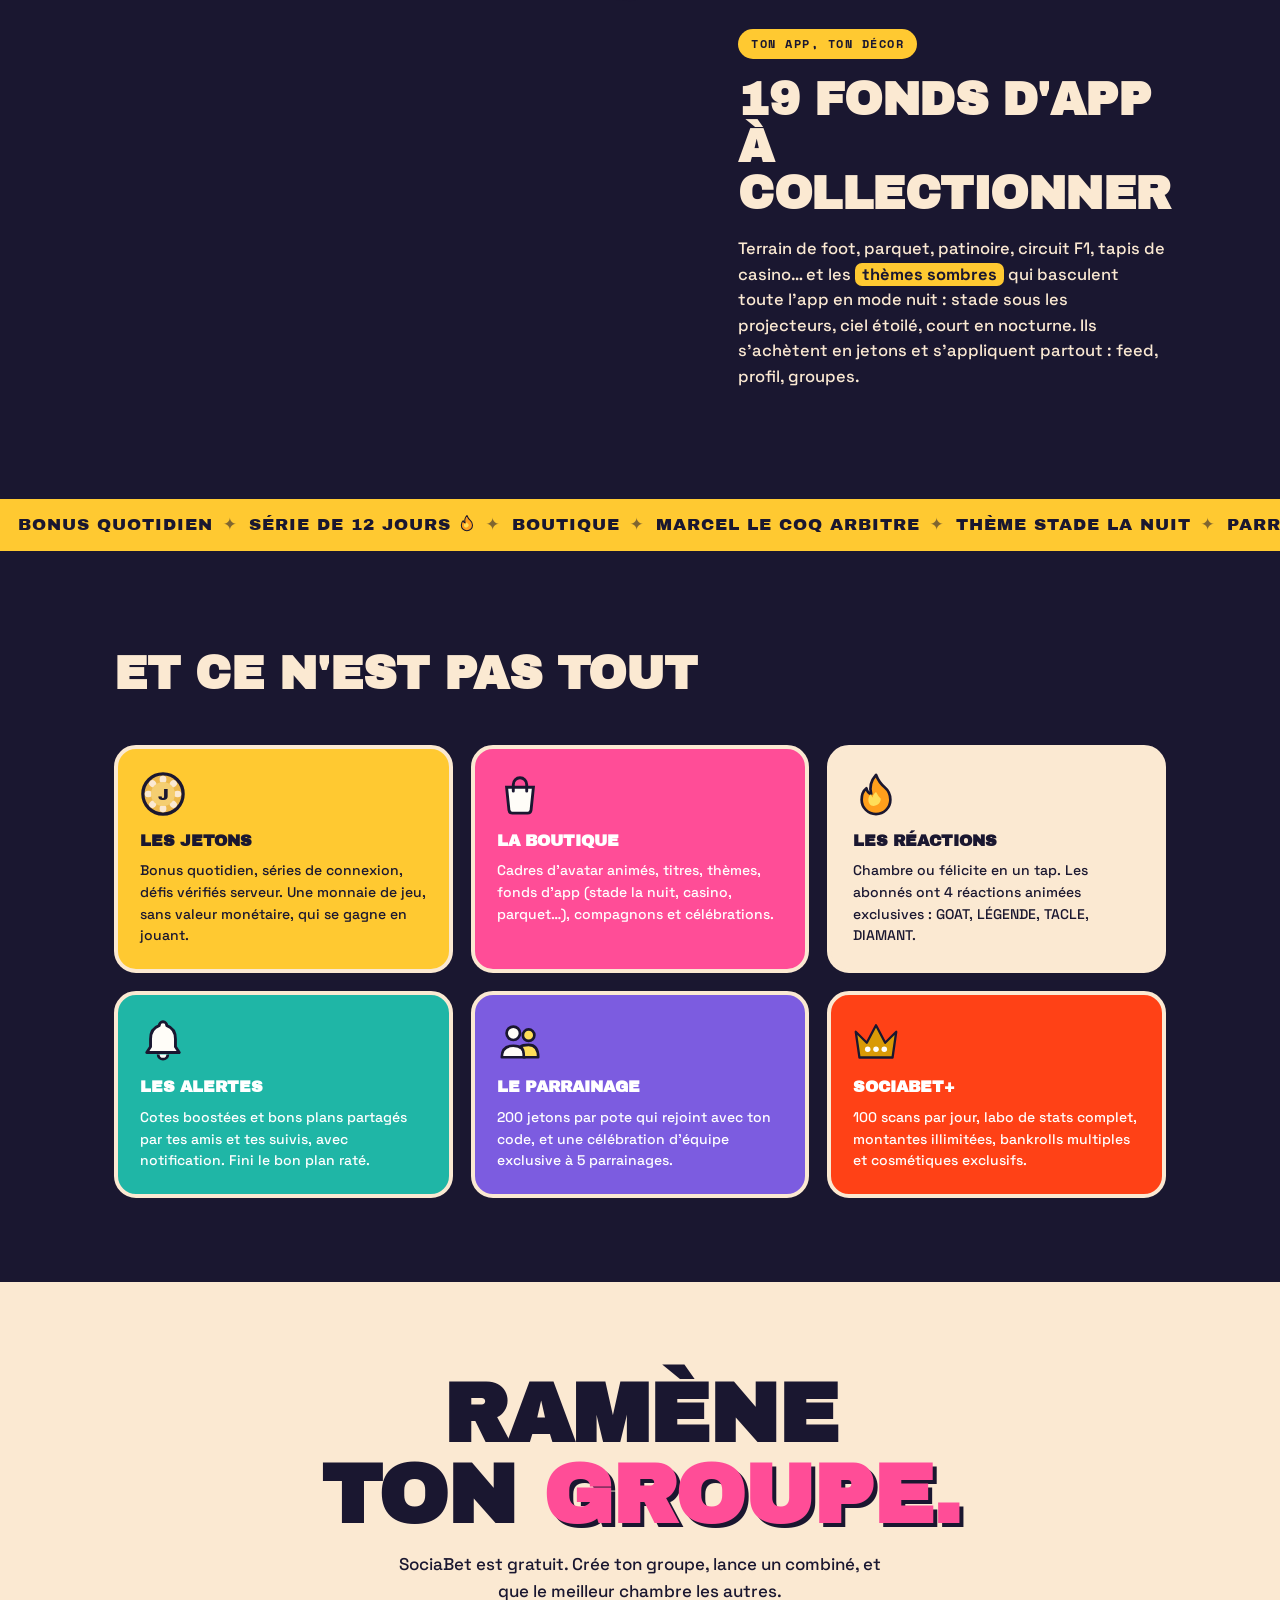
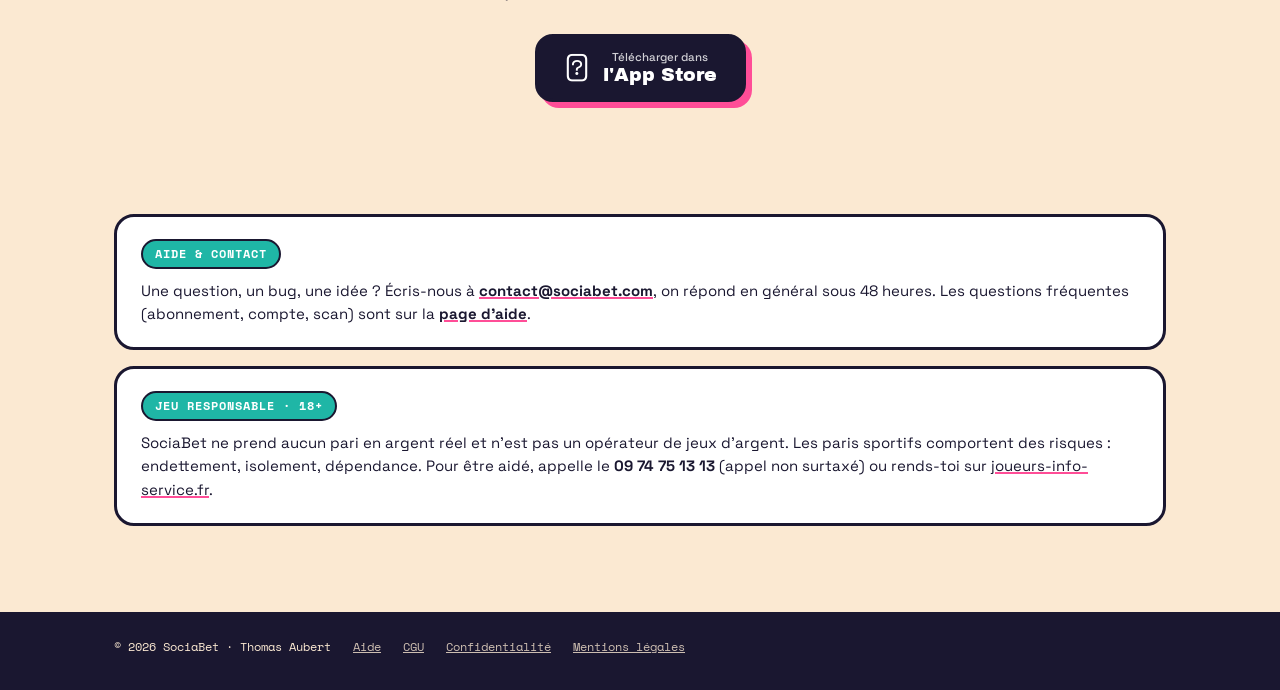
==== commit fcb2da46: "wording: « zéro argent réel » remplacé (les paris trackés sont réels, l'app n'en prend aucun) Co-Aut" ====
--- a/index.html
+++ b/index.html
@@ -4,10 +4,10 @@
 <meta charset="utf-8">
 <meta name="viewport" content="width=device-width, initial-scale=1">
 <title>SociaBet · Le réseau social des parieurs sportifs</title>
-<meta name="description" content="Scanne tes tickets, suis ta bankroll, chambre tes potes. Le réseau social des parieurs sportifs, zéro argent réel. Gratuit sur iPhone.">
+<meta name="description" content="Scanne tes tickets, suis ta bankroll, chambre tes potes. Le réseau social des parieurs sportifs. Aucun pari ne se joue dans l'app. Gratuit sur iPhone.">
 <meta name="apple-itunes-app" content="app-id=6777273280">
 <meta property="og:title" content="SociaBet · Le réseau social des parieurs sportifs">
-<meta property="og:description" content="Scanne tes tickets, suis ta bankroll, chambre tes potes. Zéro argent réel, 100% entre potes.">
+<meta property="og:description" content="Scanne tes tickets, suis ta bankroll, chambre tes potes. Aucun pari ne se joue dans l'app.">
 <meta property="og:image" content="https://sociabet.com/img/s-feed.jpg">
 <meta property="og:url" content="https://sociabet.com/">
 <meta property="og:type" content="website">
@@ -176,7 +176,7 @@
     <div class="block-copy rv">
       <span class="kicker">TON APP, TON DÉCOR</span>
       <h2>19 fonds d'app à collectionner</h2>
-      <p>Terrain de foot, parquet, patinoire, circuit F1, tapis de casino… et les <strong>thèmes sombres</strong> qui basculent toute l'app en mode nuit : stade sous les projecteurs, ciel étoilé, court en nocturne. Ils s'achètent en jetons (jamais en argent réel) et s'appliquent partout : feed, profil, groupes.</p>
+      <p>Terrain de foot, parquet, patinoire, circuit F1, tapis de casino… et les <strong>thèmes sombres</strong> qui basculent toute l'app en mode nuit : stade sous les projecteurs, ciel étoilé, court en nocturne. Ils s'achètent en jetons et s'appliquent partout : feed, profil, groupes.</p>
     </div>
   </div>
 </section>
@@ -193,7 +193,7 @@
   <div class="in">
     <h2 class="rv">Et ce n'est pas tout</h2>
     <div class="mosaic">
-      <div class="tile t1 rv"><div class="emo"><svg class="svgic" viewBox="0 0 48 48" aria-hidden="true"><circle cx="24" cy="24" r="21" fill="#EDB84C" stroke="#1A1730" stroke-width="3.4"/><g fill="#FBE9D2"><rect x="20.5" y="5" width="7" height="7.5" rx="3.4"/><rect x="20.5" y="35.5" width="7" height="7.5" rx="3.4"/><rect x="5" y="20.5" width="7.5" height="7" rx="3.4"/><rect x="35.5" y="20.5" width="7.5" height="7" rx="3.4"/><rect x="20.5" y="5" width="7" height="7.5" rx="3.4" transform="rotate(45 24 24)"/><rect x="20.5" y="35.5" width="7" height="7.5" rx="3.4" transform="rotate(45 24 24)"/><rect x="5" y="20.5" width="7.5" height="7" rx="3.4" transform="rotate(45 24 24)"/><rect x="35.5" y="20.5" width="7.5" height="7" rx="3.4" transform="rotate(45 24 24)"/></g><circle cx="24" cy="24" r="12.5" fill="#F5CE71"/><text x="24" y="30.5" text-anchor="middle" font-family="Archivo Black, sans-serif" font-size="17" fill="#1A1730">J</text></svg></div><h3>Les jetons</h3><p>Bonus quotidien, séries de connexion, défis vérifiés serveur. Une monnaie de jeu 100% gratuite, jamais d'argent réel.</p></div>
+      <div class="tile t1 rv"><div class="emo"><svg class="svgic" viewBox="0 0 48 48" aria-hidden="true"><circle cx="24" cy="24" r="21" fill="#EDB84C" stroke="#1A1730" stroke-width="3.4"/><g fill="#FBE9D2"><rect x="20.5" y="5" width="7" height="7.5" rx="3.4"/><rect x="20.5" y="35.5" width="7" height="7.5" rx="3.4"/><rect x="5" y="20.5" width="7.5" height="7" rx="3.4"/><rect x="35.5" y="20.5" width="7.5" height="7" rx="3.4"/><rect x="20.5" y="5" width="7" height="7.5" rx="3.4" transform="rotate(45 24 24)"/><rect x="20.5" y="35.5" width="7" height="7.5" rx="3.4" transform="rotate(45 24 24)"/><rect x="5" y="20.5" width="7.5" height="7" rx="3.4" transform="rotate(45 24 24)"/><rect x="35.5" y="20.5" width="7.5" height="7" rx="3.4" transform="rotate(45 24 24)"/></g><circle cx="24" cy="24" r="12.5" fill="#F5CE71"/><text x="24" y="30.5" text-anchor="middle" font-family="Archivo Black, sans-serif" font-size="17" fill="#1A1730">J</text></svg></div><h3>Les jetons</h3><p>Bonus quotidien, séries de connexion, défis vérifiés serveur. Une monnaie de jeu, sans valeur monétaire, qui se gagne en jouant.</p></div>
       <div class="tile t2 rv"><div class="emo"><svg class="svgic" viewBox="0 0 48 48" aria-hidden="true"><path d="M10 17 h28 l-2.5 24 a3.5 3.5 0 0 1 -3.5 3 h-16 a3.5 3.5 0 0 1 -3.5 -3 Z" fill="#FFFDF8" stroke="#1A1730" stroke-width="3"/><path d="M17 21 v-7 a7 7 0 0 1 14 0 v7" fill="none" stroke="#1A1730" stroke-width="3" stroke-linecap="round"/></svg></div><h3>La boutique</h3><p>Cadres d'avatar animés, titres, thèmes, fonds d'app (stade la nuit, casino, parquet…), compagnons et célébrations.</p></div>
       <div class="tile t3 rv"><div class="emo"><svg class="svgic" viewBox="0 0 48 48" aria-hidden="true"><path d="M24 4 q3 8 9 13 q6 5 6 13 a15 15 0 0 1 -30 0 q0-8 5-12 q1 5 5 6 q-3-11 5-20 Z" fill="#FF9F1C" stroke="#1A1730" stroke-width="2.8" stroke-linejoin="round"/><path d="M24 22 q2 4 5 7 a7.5 7.5 0 0 1 -10 7 q-3-2-3-6 q0-4 3-6 q0 3 2 4 q-1-3 3-6 Z" fill="#FFDE59"/></svg></div><h3>Les réactions</h3><p>Chambre ou félicite en un tap. Les abonnés ont 4 réactions animées exclusives : GOAT, LÉGENDE, TACLE, DIAMANT.</p></div>
       <div class="tile t4 rv"><div class="emo"><svg class="svgic" viewBox="0 0 48 48" aria-hidden="true"><path d="M24 5 a4 4 0 0 1 4 4 q9 3 9 14 v8 l4 6 h-34 l4 -6 v-8 q0-11 9-14 a4 4 0 0 1 4 -4 Z" fill="#FFFDF8" stroke="#1A1730" stroke-width="3" stroke-linejoin="round"/><path d="M19 39 a5 5 0 0 0 10 0" fill="#FFFDF8" stroke="#1A1730" stroke-width="3"/></svg></div><h3>Les alertes</h3><p>Cotes boostées et bons plans partagés par tes amis et tes suivis, avec notification. Fini le bon plan raté.</p></div>
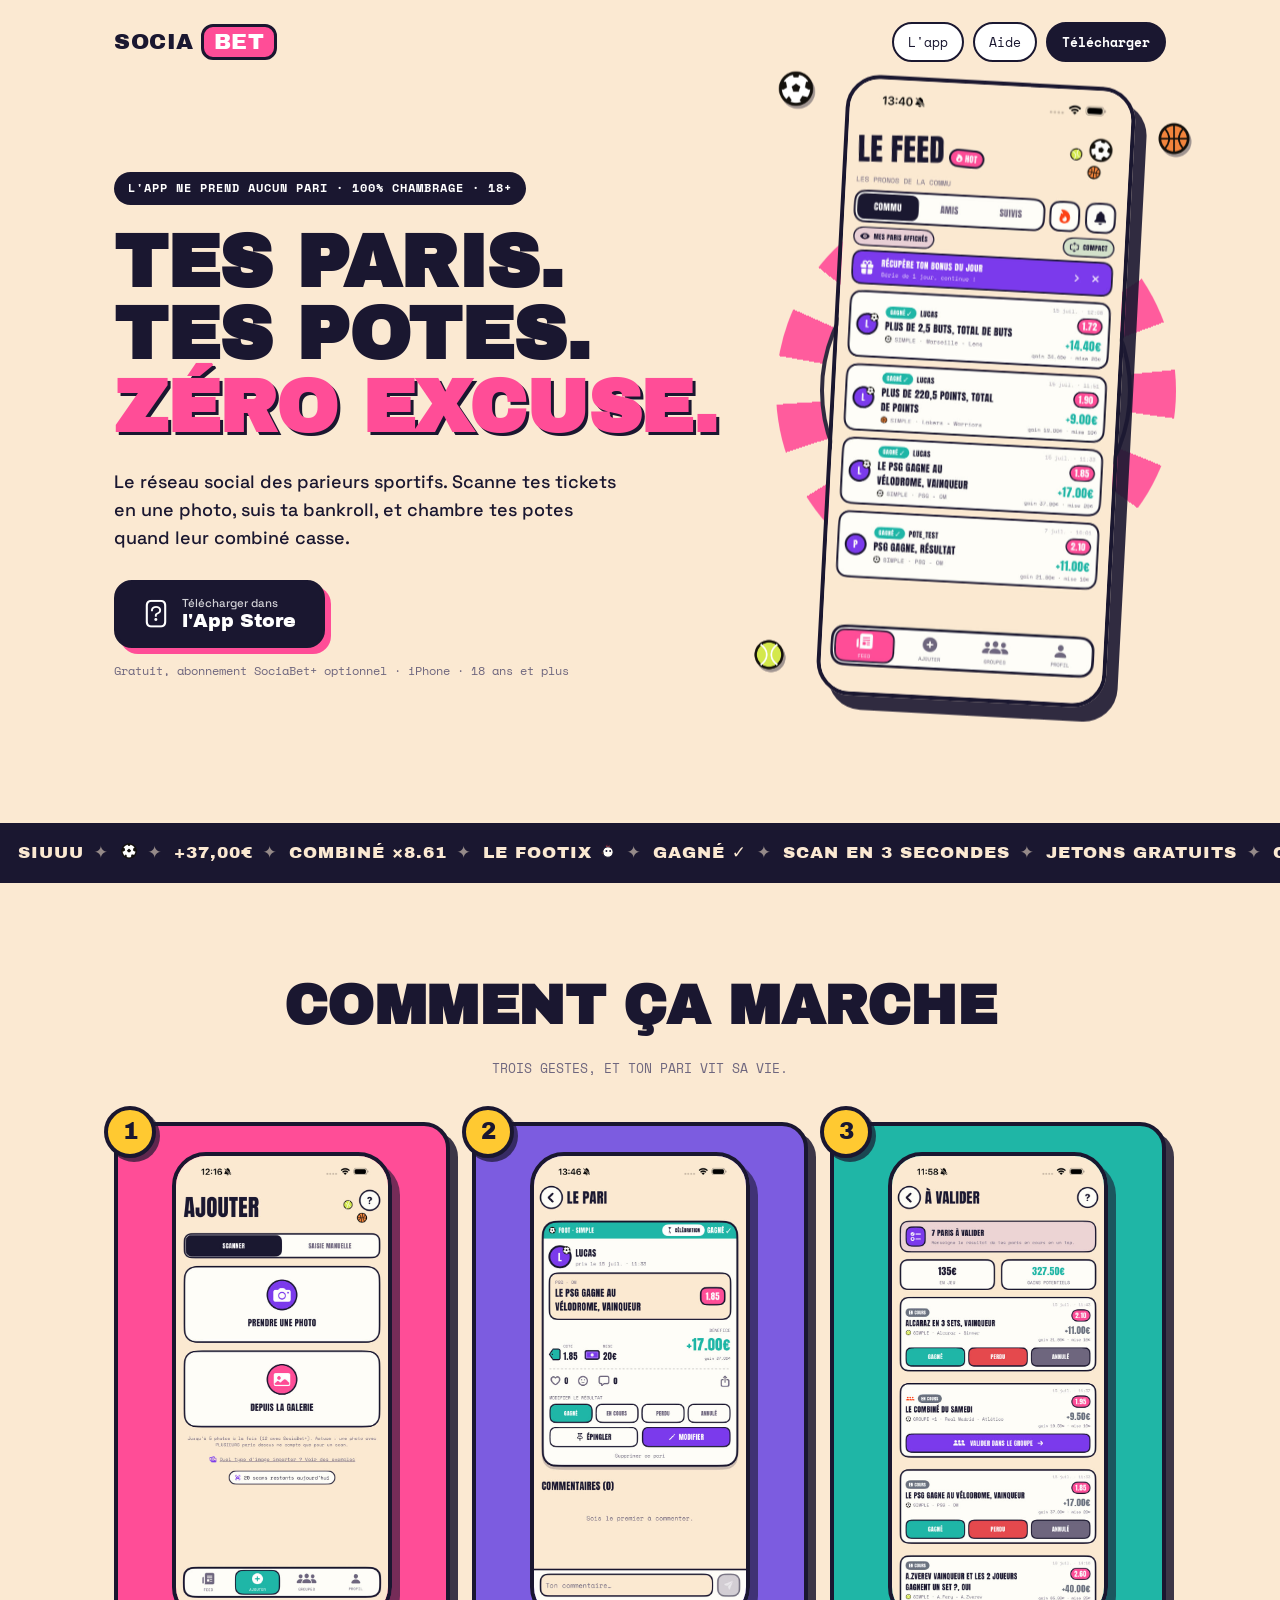
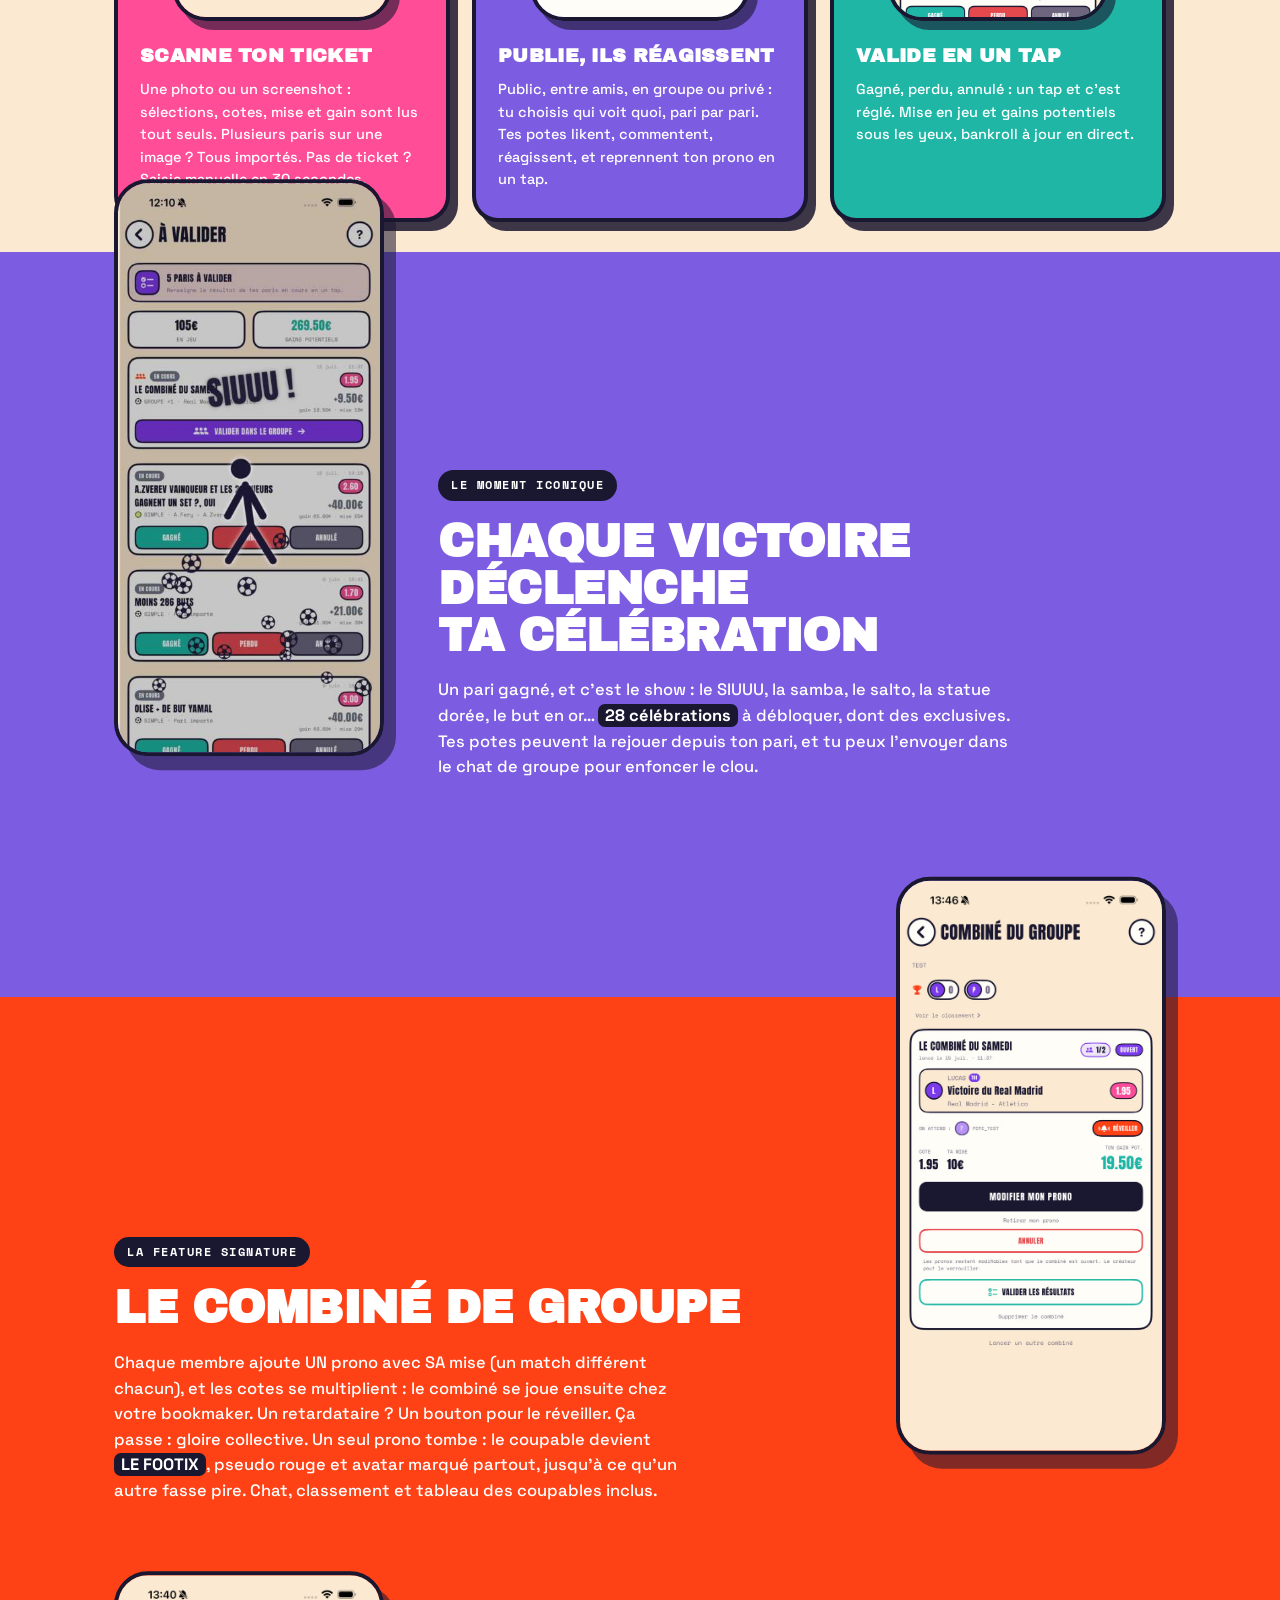
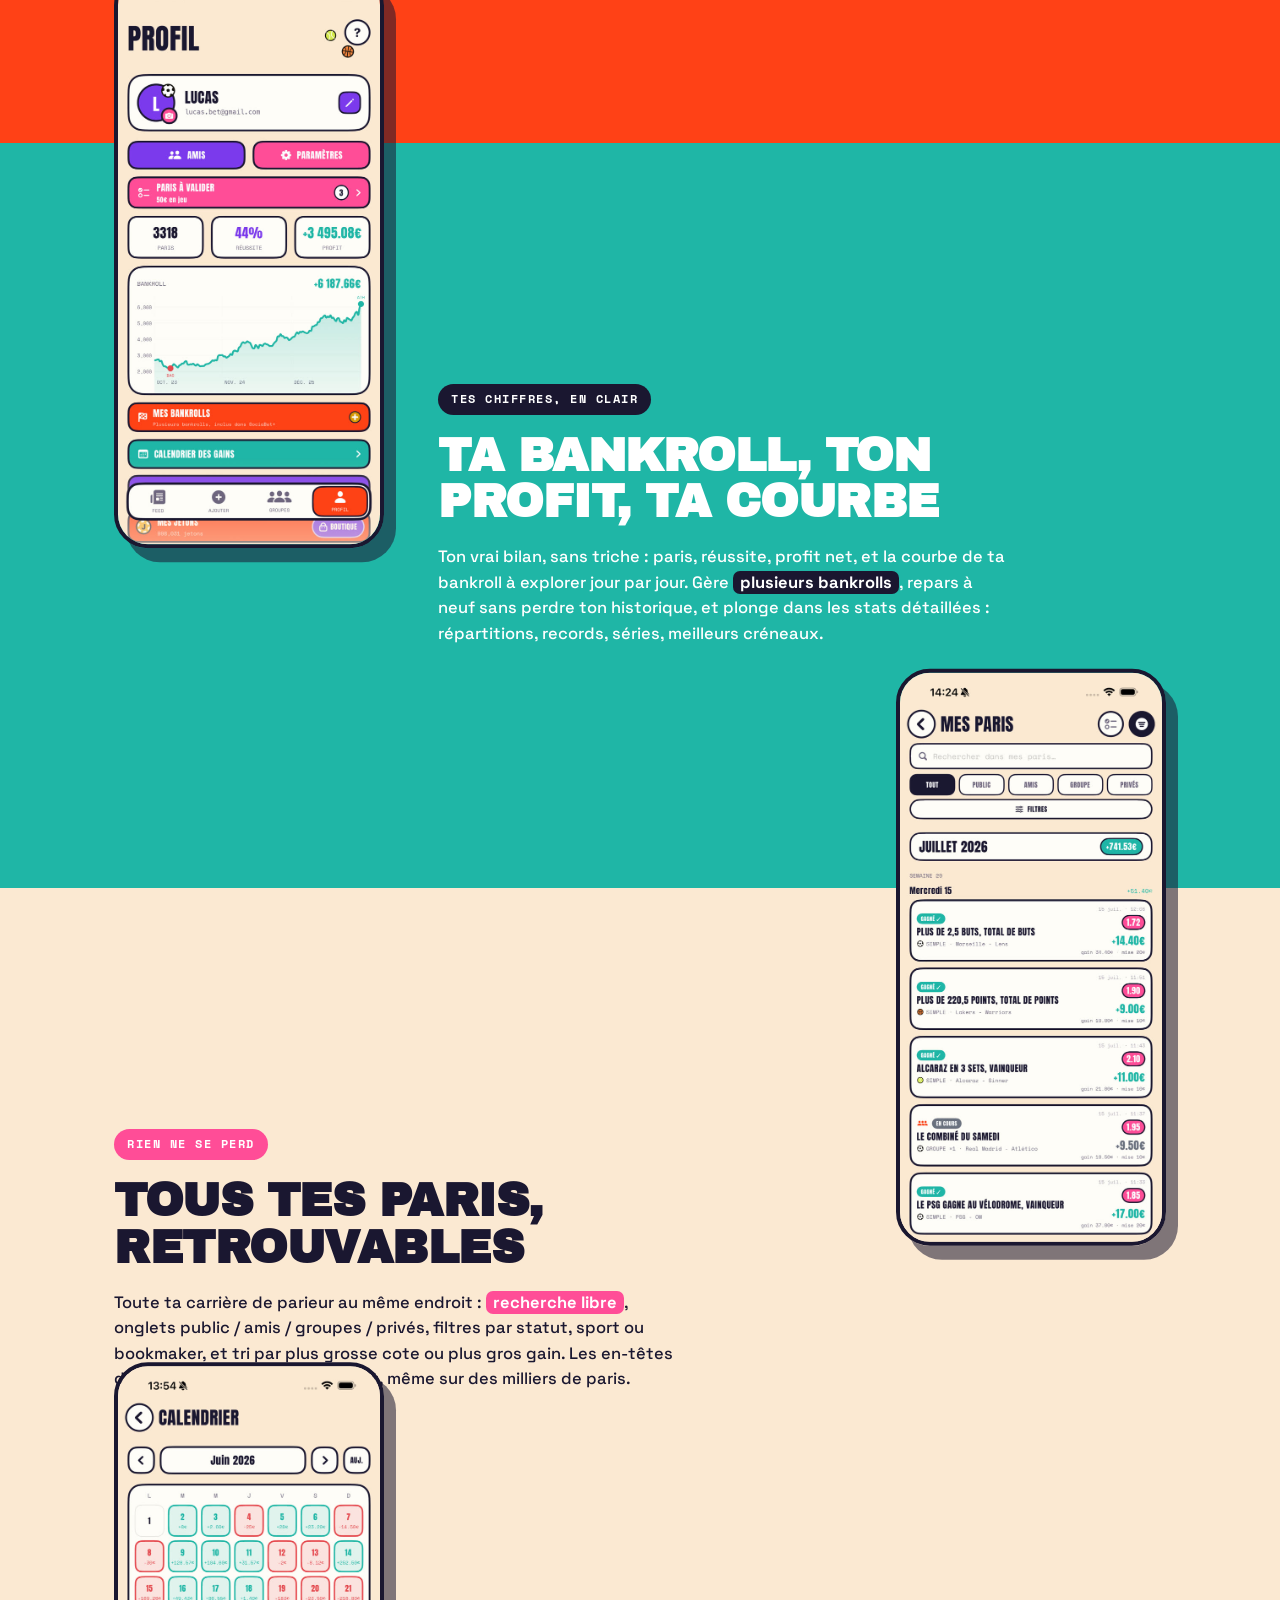
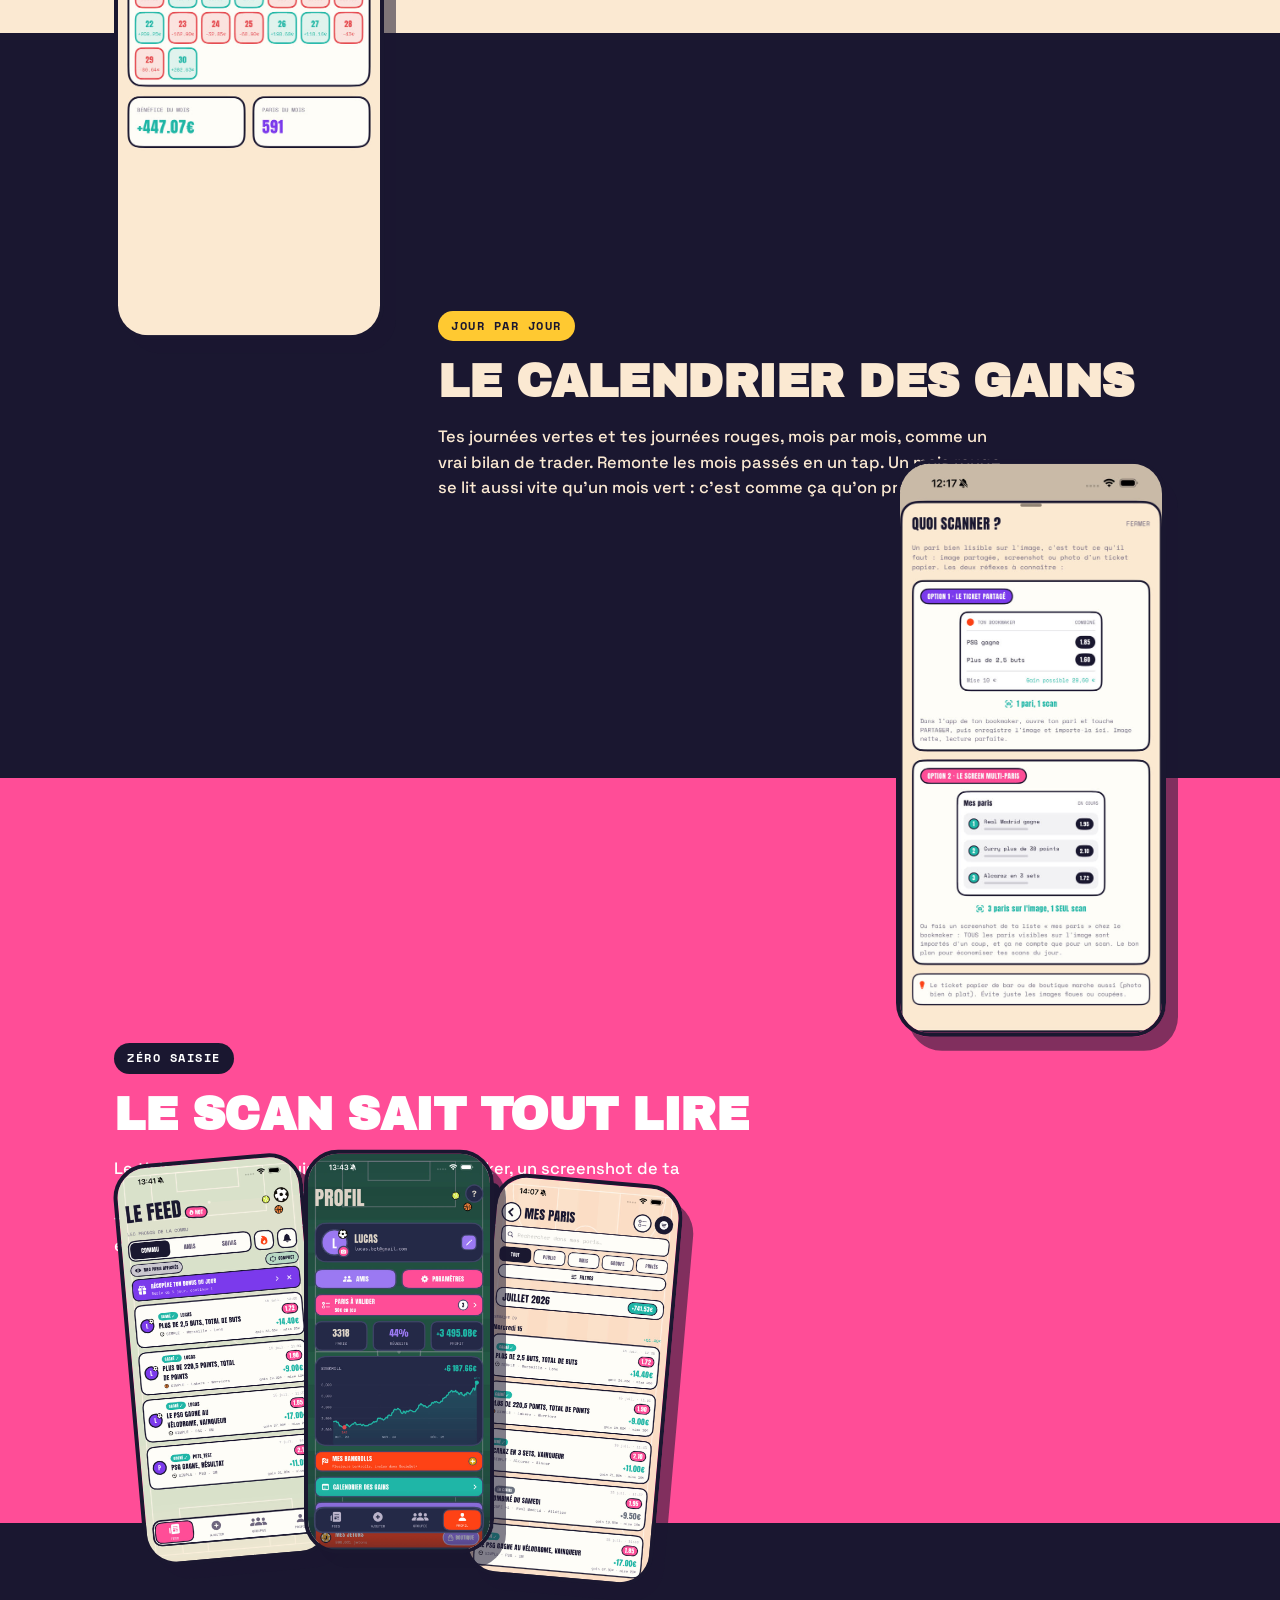
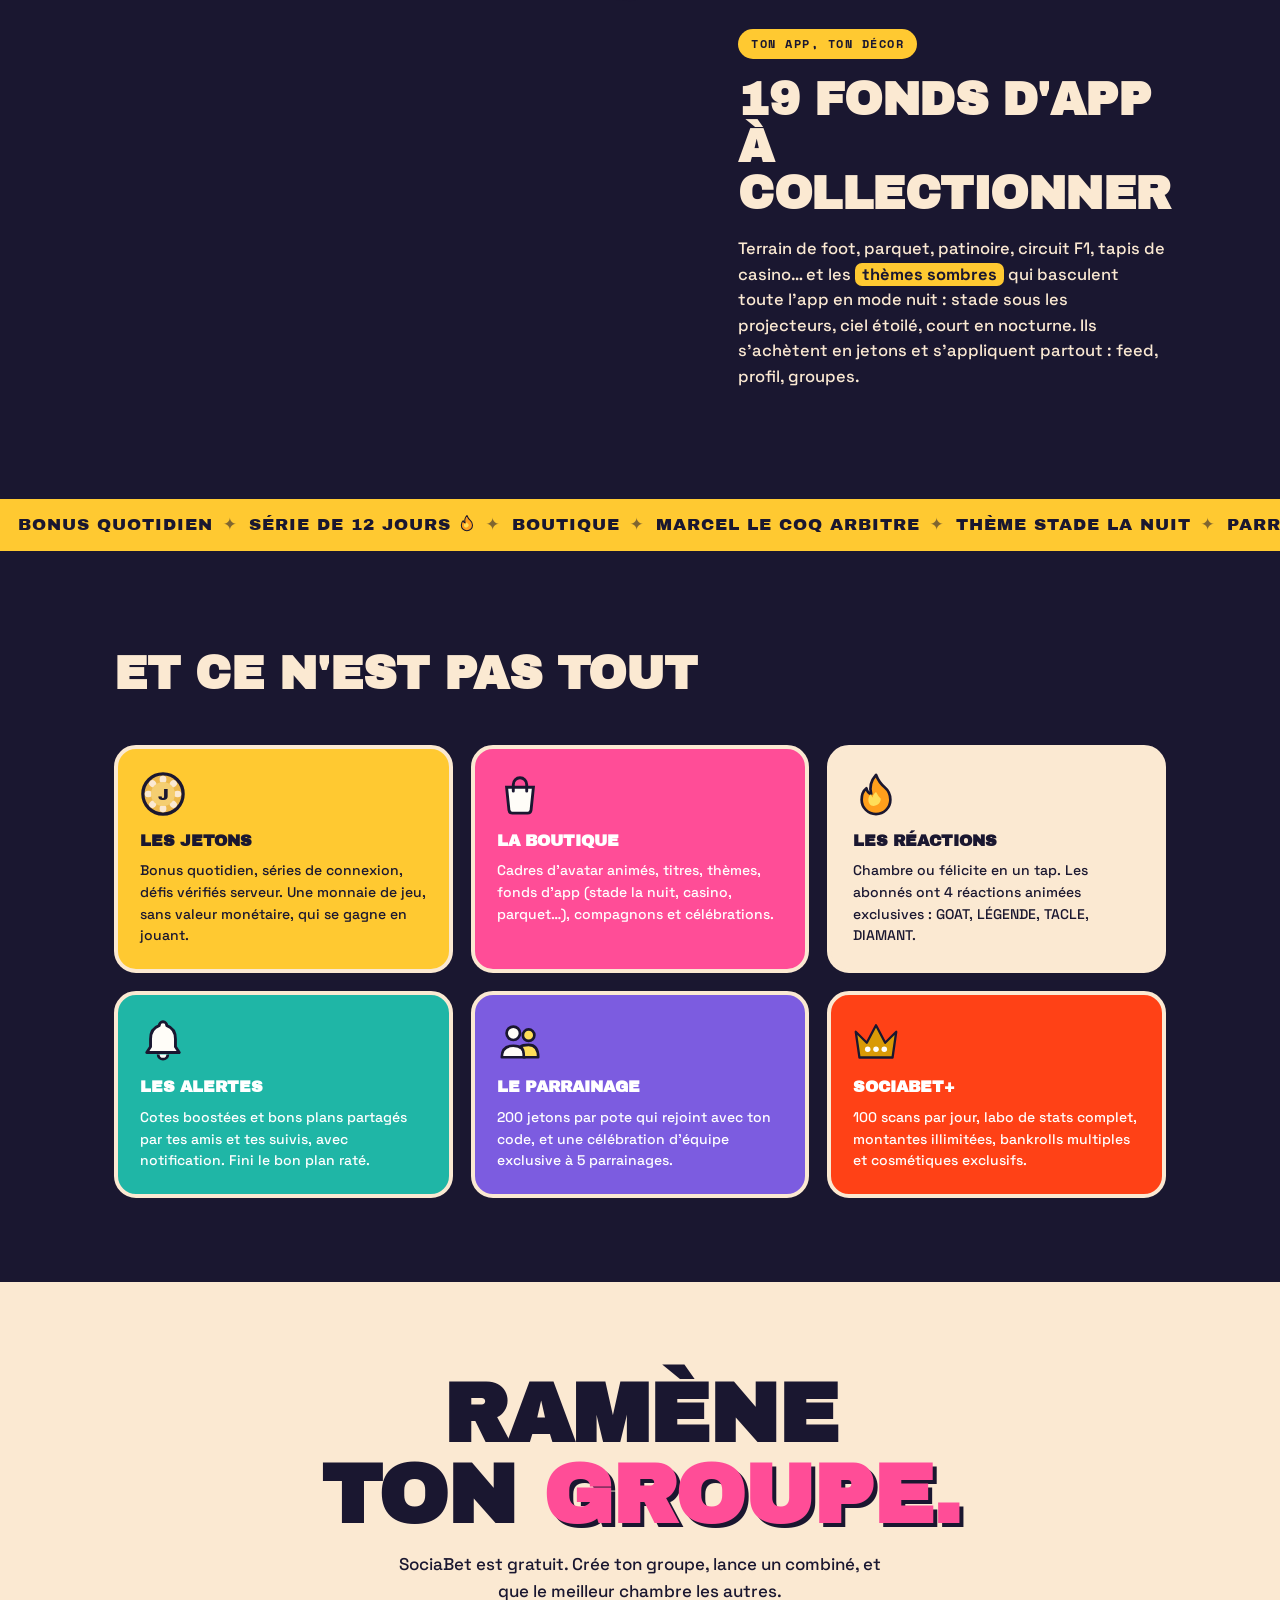
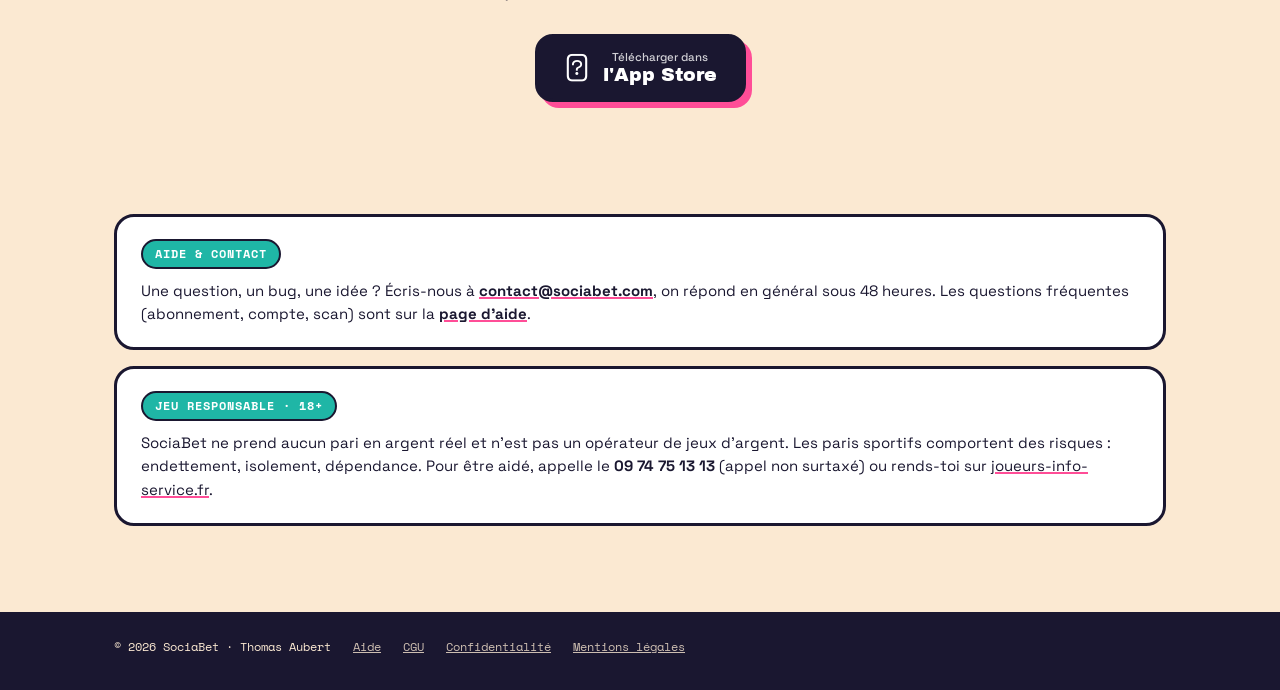
==== commit db8fb304: "landing: hero « l'app ne prend aucun pari », combiné de groupe précisé (matchs différents, joué chez" ====
--- a/index.html
+++ b/index.html
@@ -4,10 +4,10 @@
 <meta charset="utf-8">
 <meta name="viewport" content="width=device-width, initial-scale=1">
 <title>SociaBet · Le réseau social des parieurs sportifs</title>
-<meta name="description" content="Scanne tes tickets, suis ta bankroll, chambre tes potes. Le réseau social des parieurs sportifs. Aucun pari ne se joue dans l'app. Gratuit sur iPhone.">
+<meta name="description" content="Scanne tes tickets, suis ta bankroll, chambre tes potes. Le réseau social des parieurs sportifs. Tes paris restent chez ton bookmaker. Gratuit sur iPhone.">
 <meta name="apple-itunes-app" content="app-id=6777273280">
 <meta property="og:title" content="SociaBet · Le réseau social des parieurs sportifs">
-<meta property="og:description" content="Scanne tes tickets, suis ta bankroll, chambre tes potes. Aucun pari ne se joue dans l'app.">
+<meta property="og:description" content="Scanne tes tickets, suis ta bankroll, chambre tes potes. Tes paris restent chez ton bookmaker.">
 <meta property="og:image" content="https://sociabet.com/img/s-feed.jpg">
 <meta property="og:url" content="https://sociabet.com/">
 <meta property="og:type" content="website">
@@ -37,7 +37,7 @@
 <section class="hero">
   <div class="in">
     <div class="hero-copy">
-      <span class="eyebrow">ZÉRO ARGENT RÉEL · 100% CHAMBRAGE · 18+</span>
+      <span class="eyebrow">L'APP NE PREND AUCUN PARI · 100% CHAMBRAGE · 18+</span>
       <h1><span>Tes paris.</span><span>Tes potes.</span><span class="l3">Zéro excuse.</span></h1>
       <p class="hero-sub">Le réseau social des parieurs sportifs. Scanne tes tickets en une photo, suis ta bankroll, et chambre tes potes quand leur combiné casse.</p>
       <a class="appstore" href="https://apps.apple.com/fr/app/sociabet/id6777273280" target="_blank" rel="noopener">
@@ -112,7 +112,7 @@
     <div class="block-copy rv">
       <span class="kicker">LA FEATURE SIGNATURE</span>
       <h2>Le combiné de groupe</h2>
-      <p>Chaque membre ajoute UN prono avec SA mise, et les cotes se multiplient. Un retardataire ? Un bouton pour le réveiller. Ça passe : gloire collective. Un seul prono tombe : le coupable devient <strong>LE FOOTIX</strong>, badge de la honte et pseudo rouge partout, jusqu'à ce qu'un autre fasse pire. Chat, classement et tableau des coupables inclus.</p>
+      <p>Chaque membre ajoute UN prono avec SA mise (un match différent chacun), et les cotes se multiplient : le combiné se joue ensuite chez votre bookmaker. Un retardataire ? Un bouton pour le réveiller. Ça passe : gloire collective. Un seul prono tombe : le coupable devient <strong>LE FOOTIX</strong>, pseudo rouge et avatar marqué partout, jusqu'à ce qu'un autre fasse pire. Chat, classement et tableau des coupables inclus.</p>
     </div>
   </div>
 </section>
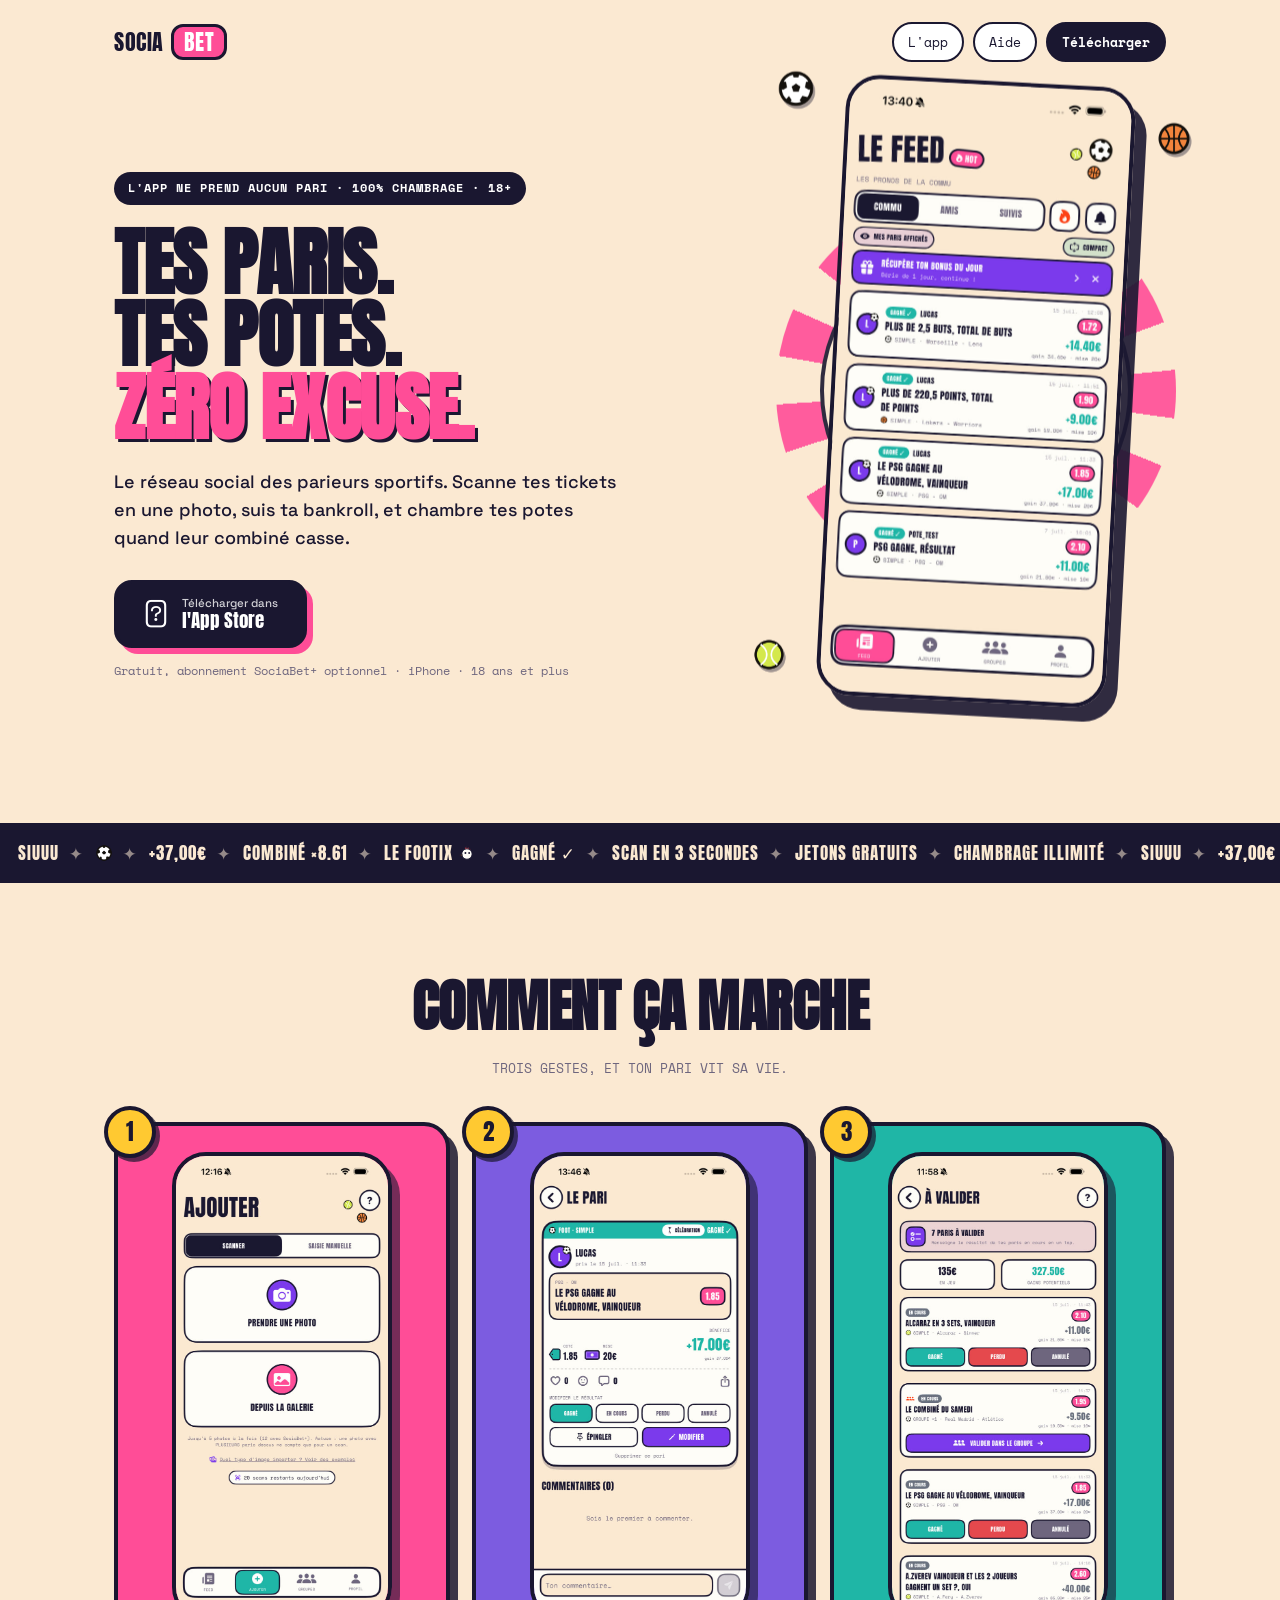
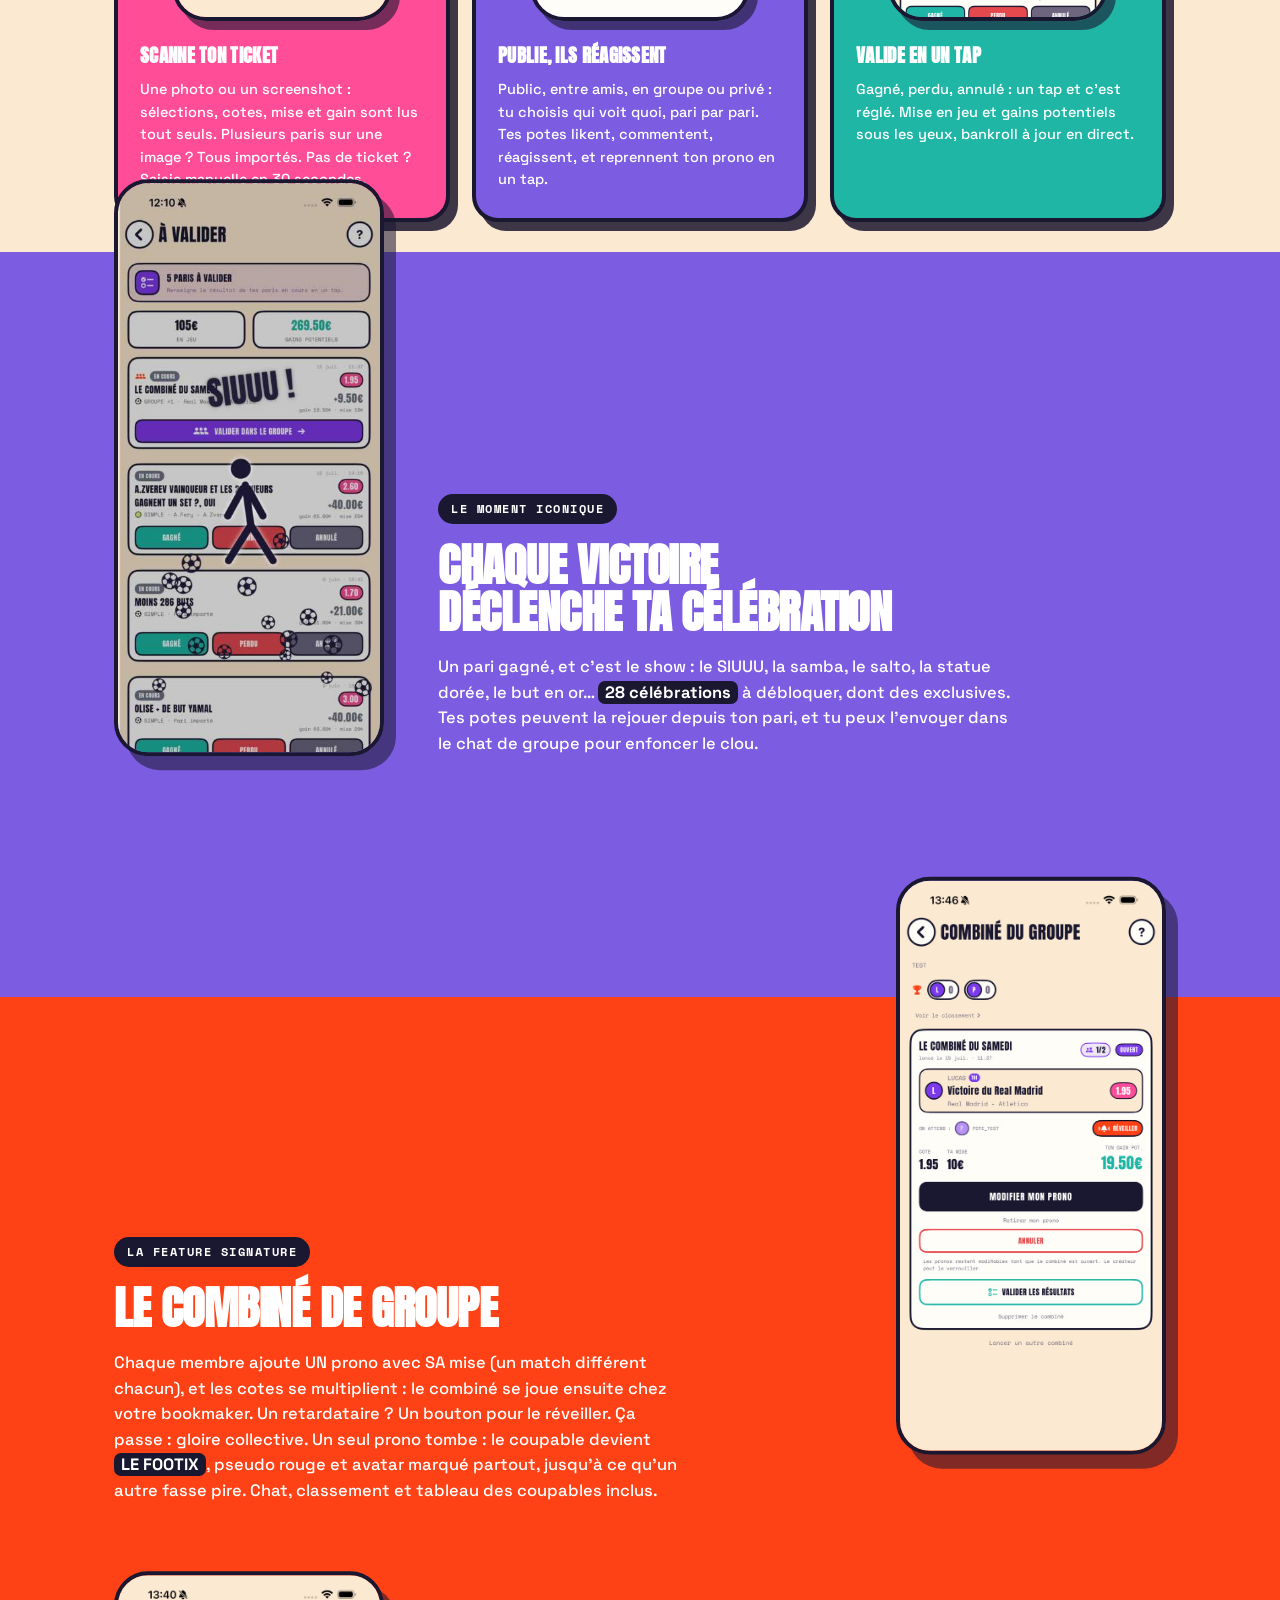
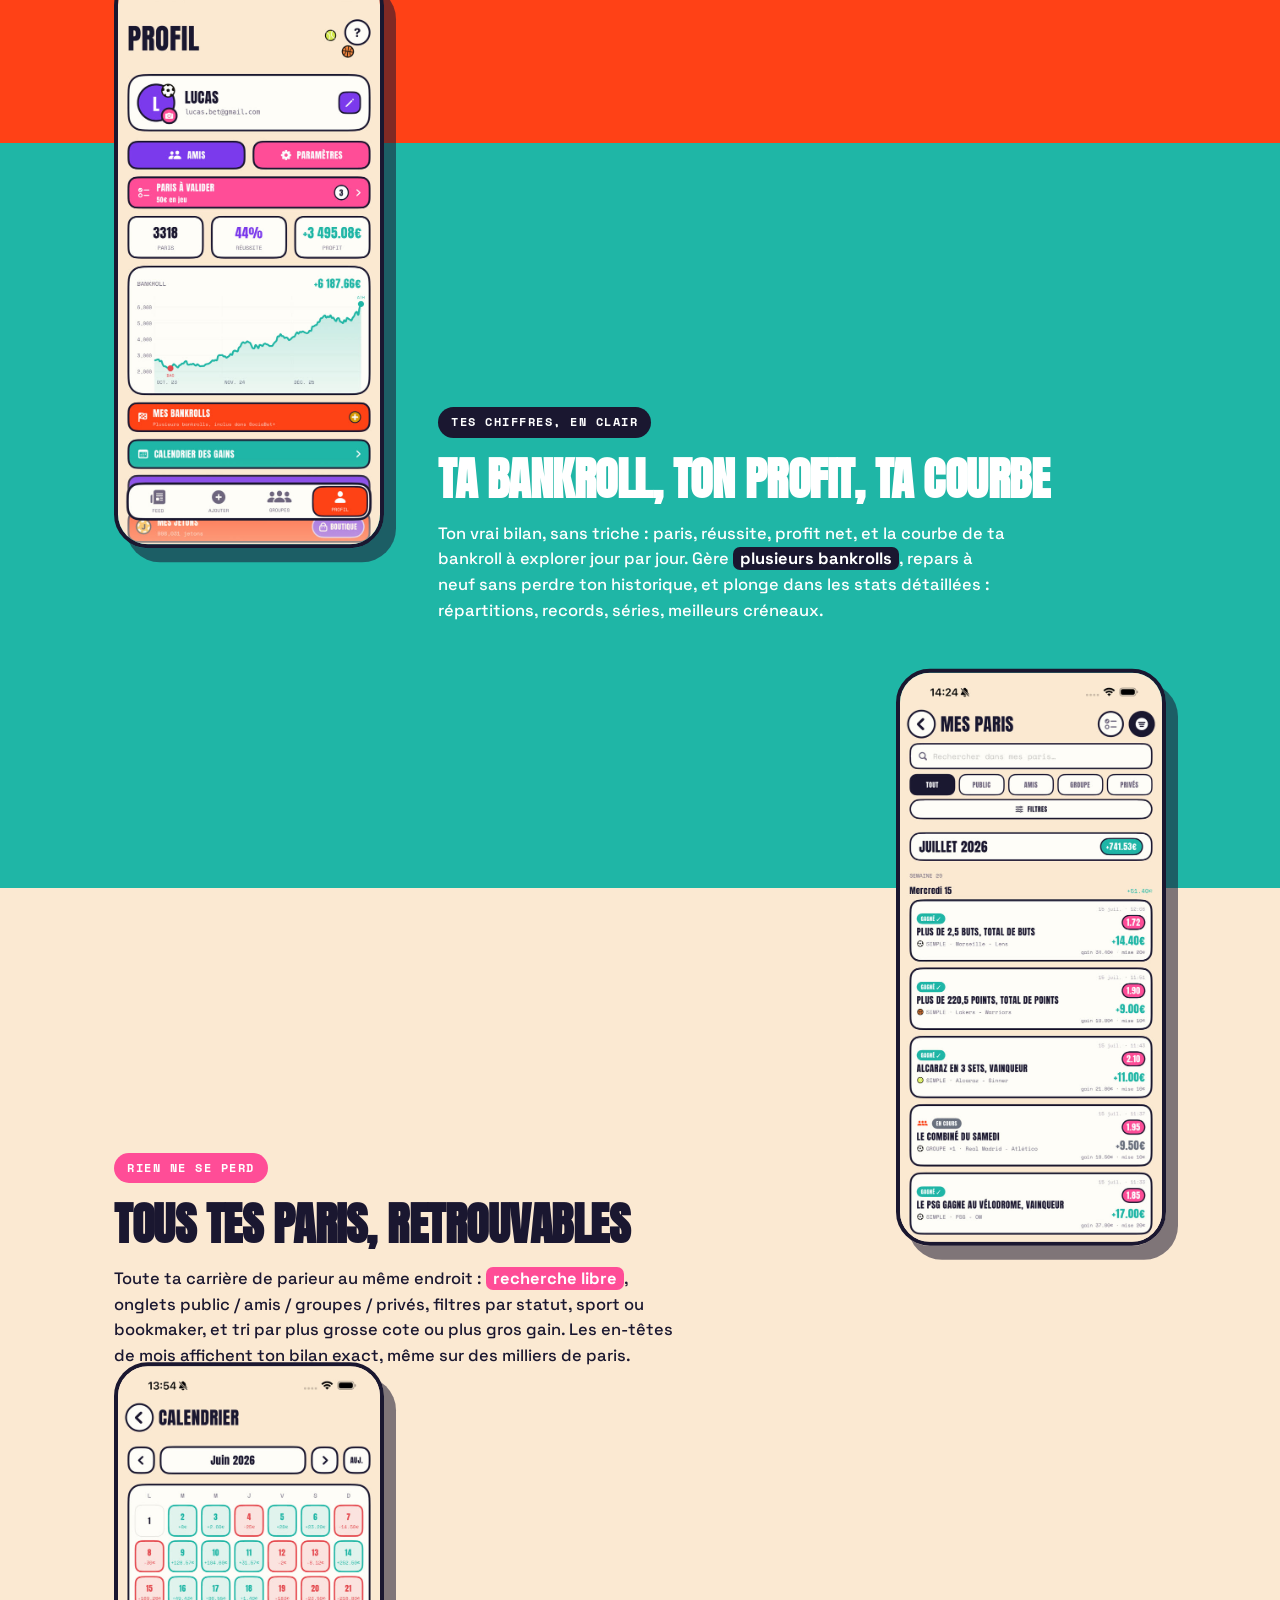
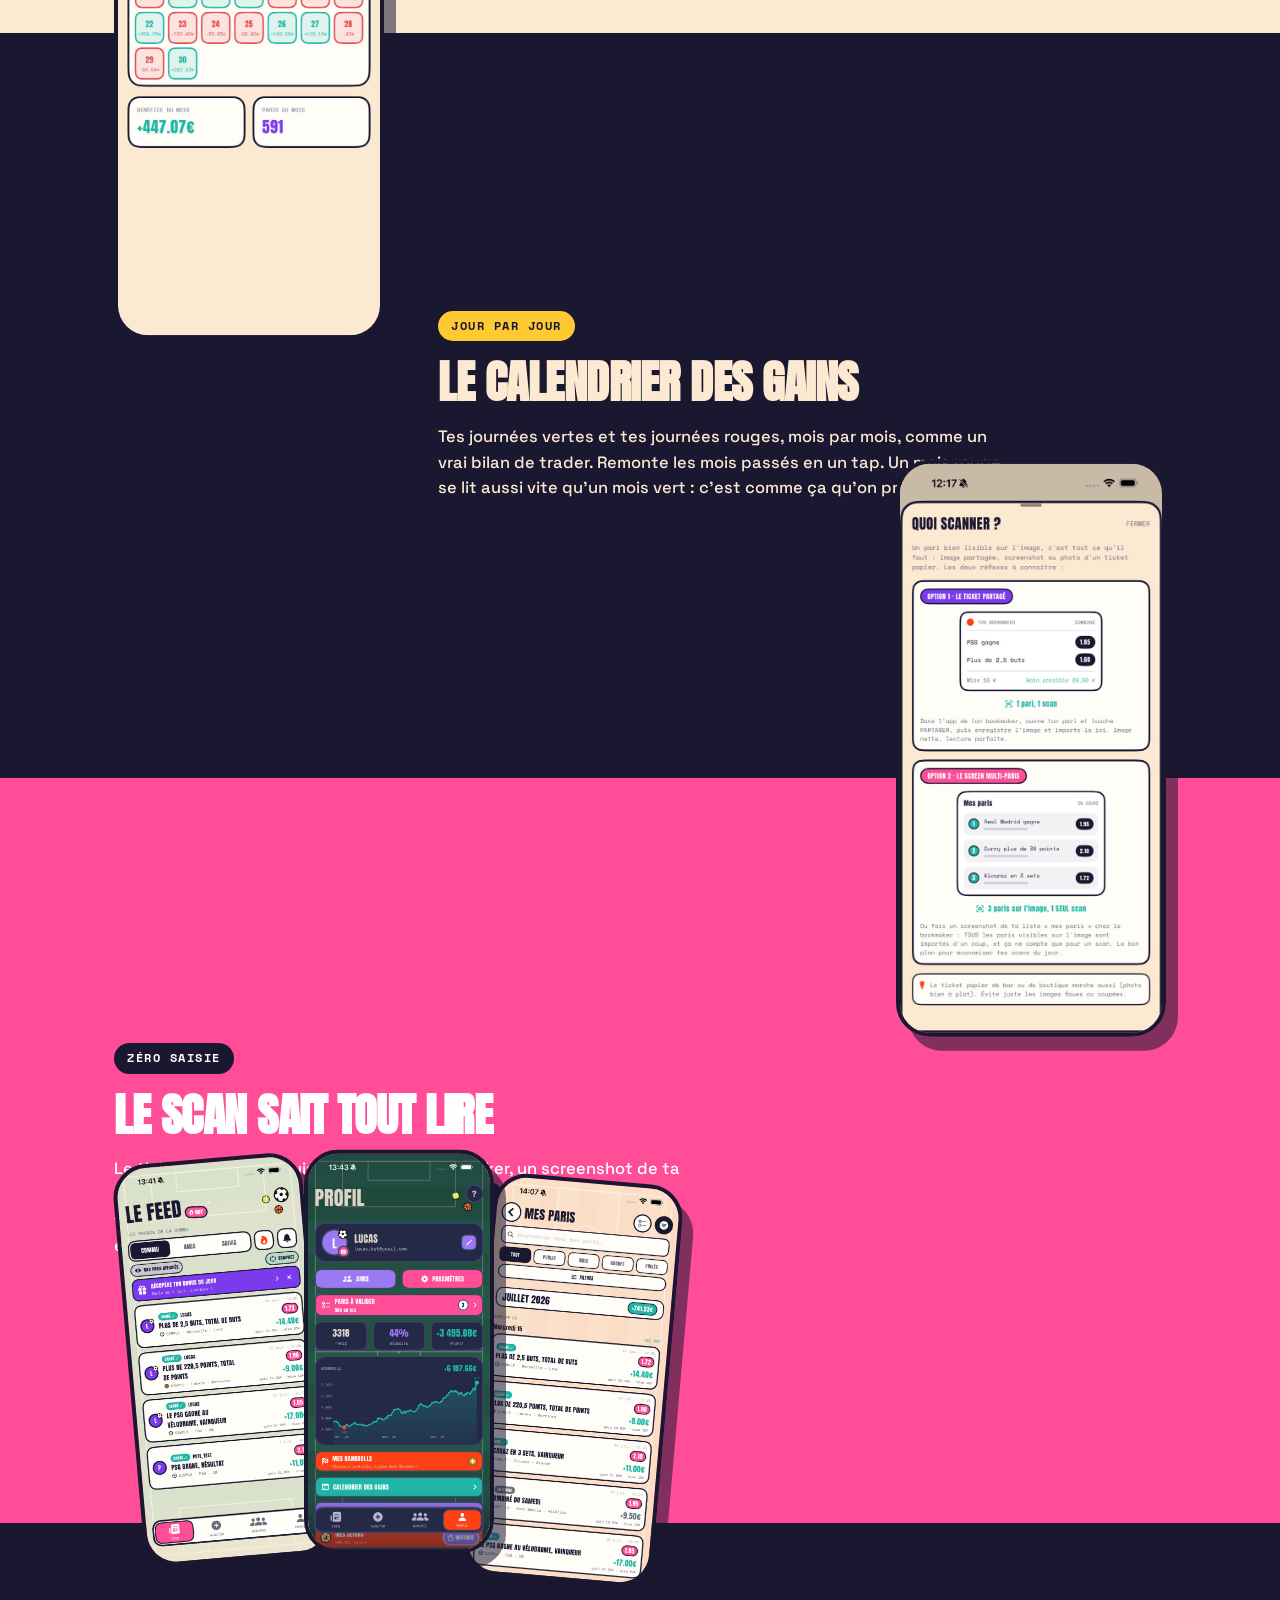
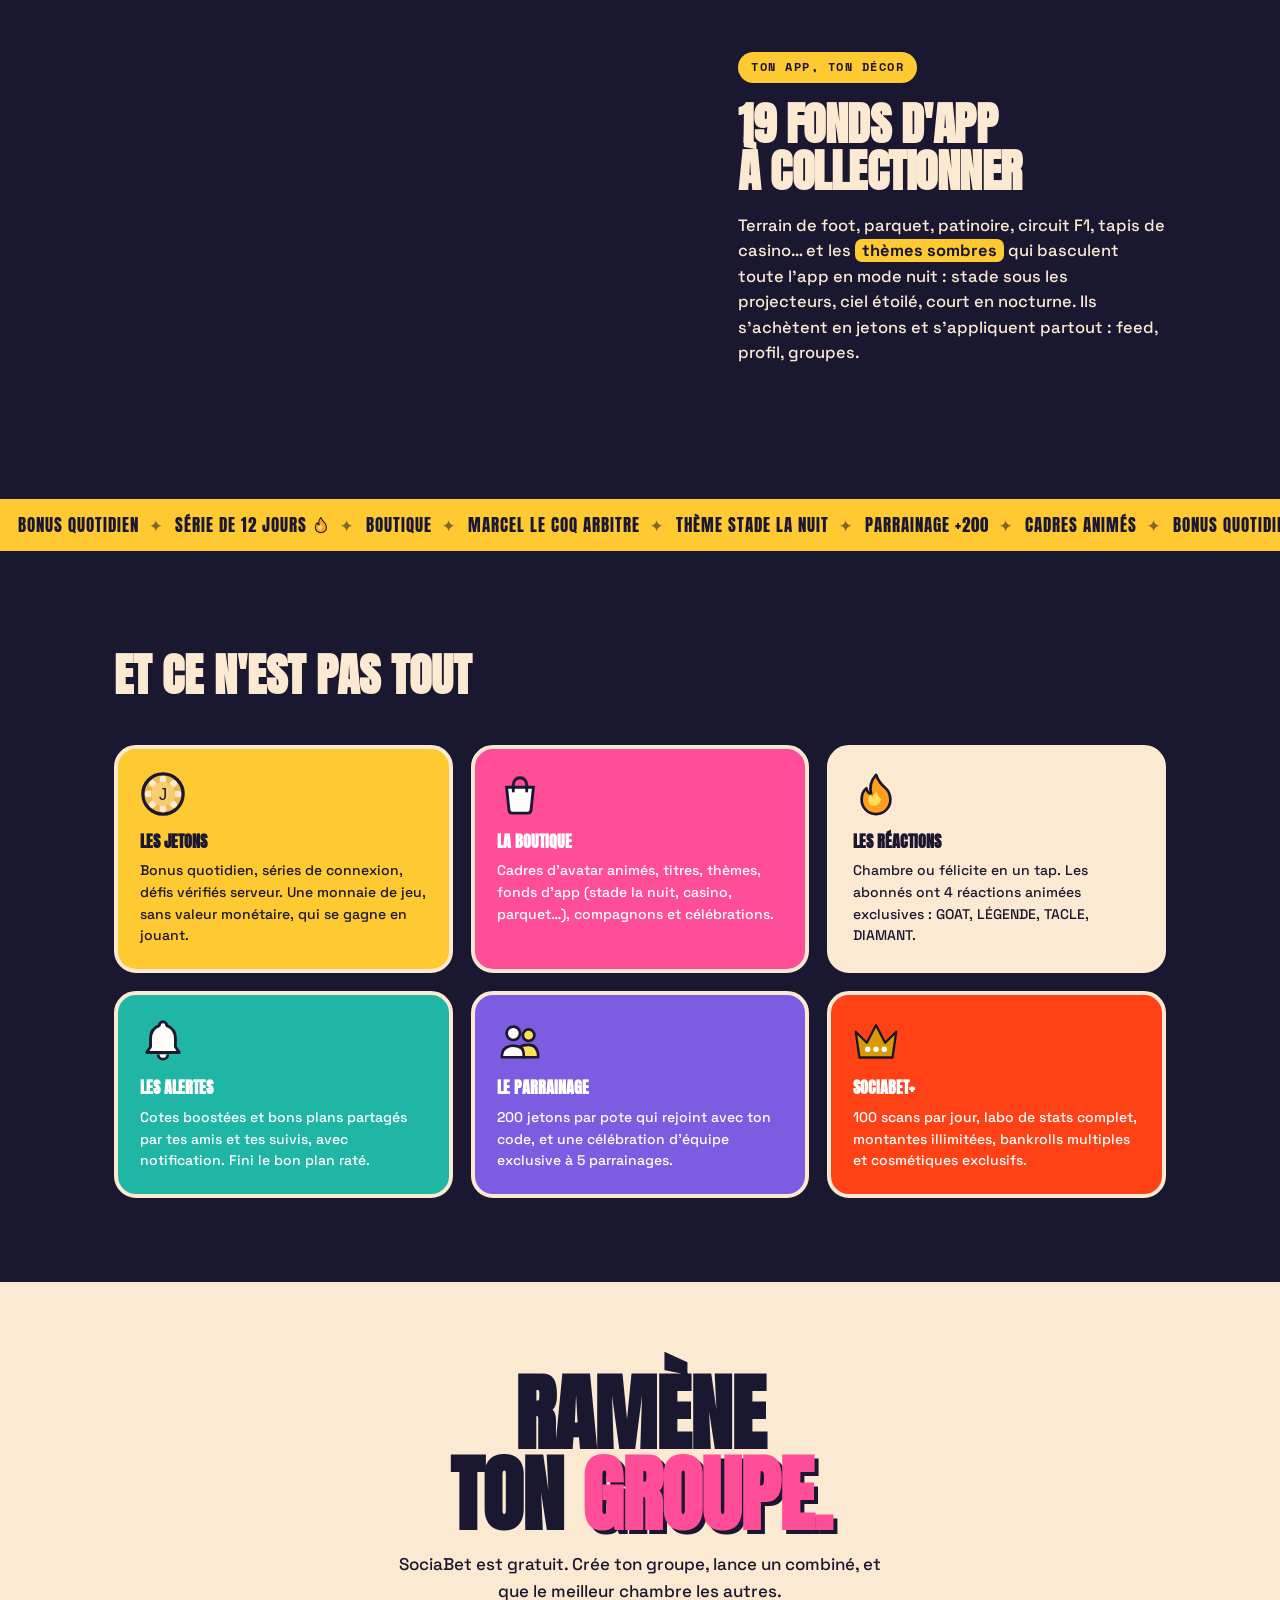
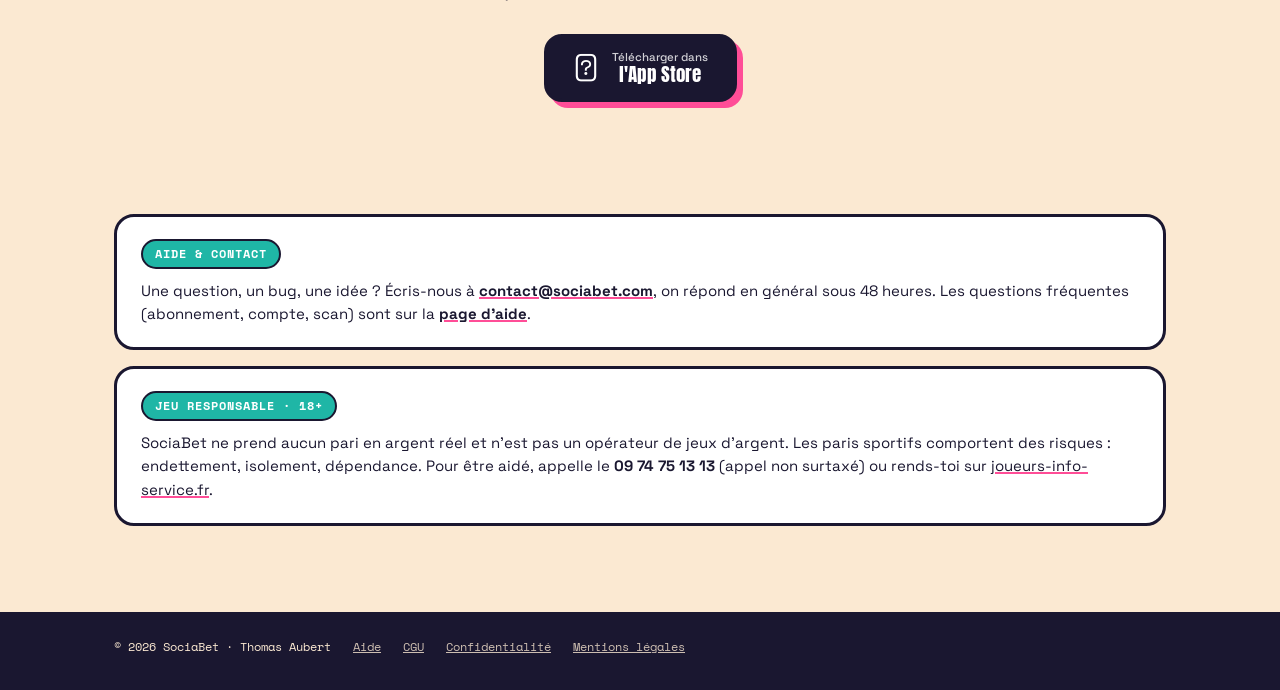
==== commit b840db2e: "DA: police display alignée sur l'app (Anton remplace Archivo Black) Co-Authored-By: Claude Fable 5 <" ====
--- a/index.html
+++ b/index.html
@@ -16,7 +16,7 @@
 <link rel="apple-touch-icon" href="apple-touch-icon.png">
 <link rel="preconnect" href="https://fonts.googleapis.com">
 <link rel="preconnect" href="https://fonts.gstatic.com" crossorigin>
-<link href="https://fonts.googleapis.com/css2?family=Archivo+Black&family=Space+Grotesk:wght@400;500;700&family=Space+Mono:wght@400;700&display=swap" rel="stylesheet">
+<link href="https://fonts.googleapis.com/css2?family=Anton&family=Space+Grotesk:wght@400;500;700&family=Space+Mono:wght@400;700&display=swap" rel="stylesheet">
 <link rel="stylesheet" href="landing.css">
 <script>document.documentElement.classList.add("js")</script>
 </head>
@@ -29,7 +29,7 @@
     <nav>
       <a href="#tuto">L'app</a>
       <a href="aide.html">Aide</a>
-      <a class="dl" href="https://apps.apple.com/fr/app/sociabet/id6777273280" target="_blank" rel="noopener">Télécharger</a>
+      <a class="dl" href="https://apps.apple.com/fr/app/sociabet/id6777273280?ct=site" target="_blank" rel="noopener">Télécharger</a>
     </nav>
   </header>
 </div>
@@ -40,7 +40,7 @@
       <span class="eyebrow">L'APP NE PREND AUCUN PARI · 100% CHAMBRAGE · 18+</span>
       <h1><span>Tes paris.</span><span>Tes potes.</span><span class="l3">Zéro excuse.</span></h1>
       <p class="hero-sub">Le réseau social des parieurs sportifs. Scanne tes tickets en une photo, suis ta bankroll, et chambre tes potes quand leur combiné casse.</p>
-      <a class="appstore" href="https://apps.apple.com/fr/app/sociabet/id6777273280" target="_blank" rel="noopener">
+      <a class="appstore" href="https://apps.apple.com/fr/app/sociabet/id6777273280?ct=site" target="_blank" rel="noopener">
         <span class="apple">&#63743;</span>
         <span class="appstore-txt"><small>Télécharger dans</small>l'App Store</span>
       </a>
@@ -208,7 +208,7 @@
   <div class="in rv">
     <h2>Ramène<br>ton <span class="accent">groupe.</span></h2>
     <p>SociaBet est gratuit. Crée ton groupe, lance un combiné, et que le meilleur chambre les autres.</p>
-    <a class="appstore" href="https://apps.apple.com/fr/app/sociabet/id6777273280" target="_blank" rel="noopener">
+    <a class="appstore" href="https://apps.apple.com/fr/app/sociabet/id6777273280?ct=site" target="_blank" rel="noopener">
       <span class="apple">&#63743;</span>
       <span class="appstore-txt"><small>Télécharger dans</small>l'App Store</span>
     </a>
--- a/landing.css
+++ b/landing.css
@@ -11,7 +11,7 @@
   --teal: #1FB6A6;
   --orange: #FF4116;
   --gold: #FFC931;
-  --display: "Archivo Black", system-ui, sans-serif;
+  --display: "Anton", system-ui, sans-serif;
   --body: "Space Grotesk", system-ui, sans-serif;
   --mono: "Space Mono", ui-monospace, monospace;
 }
